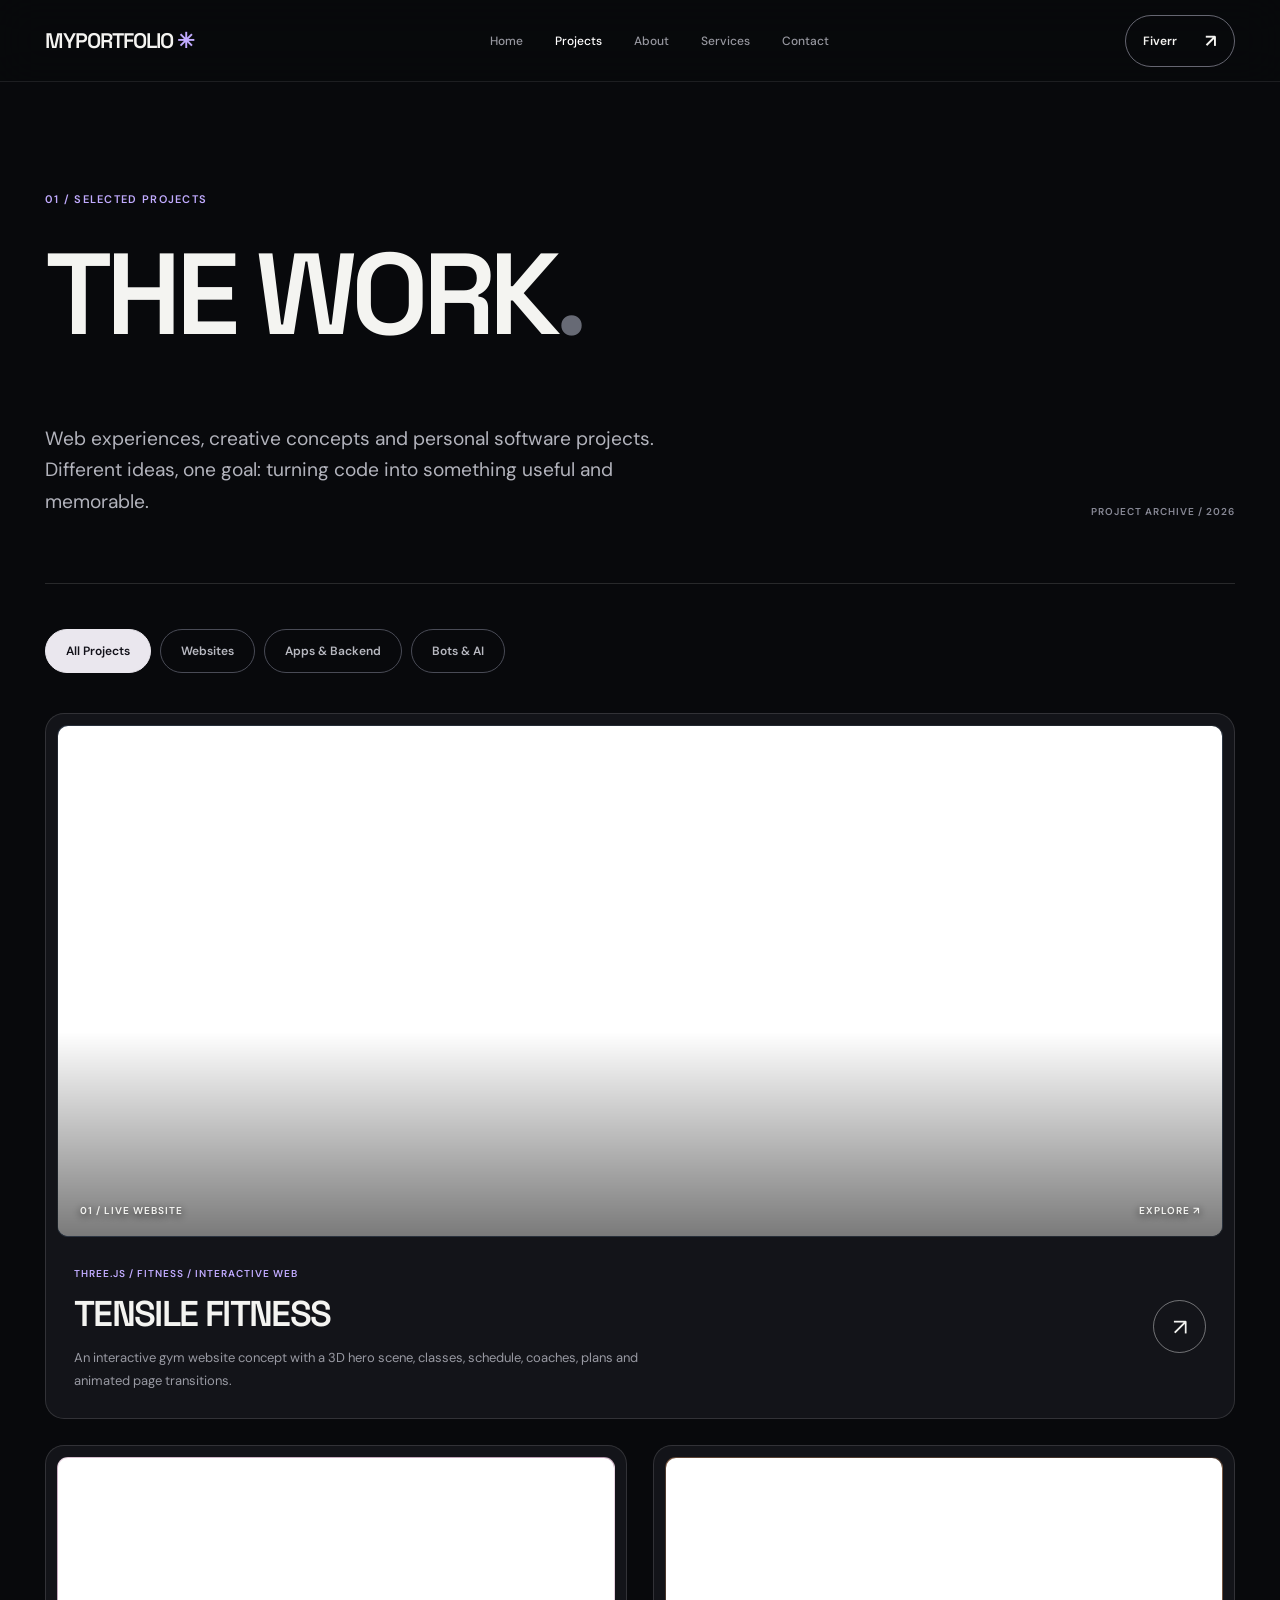
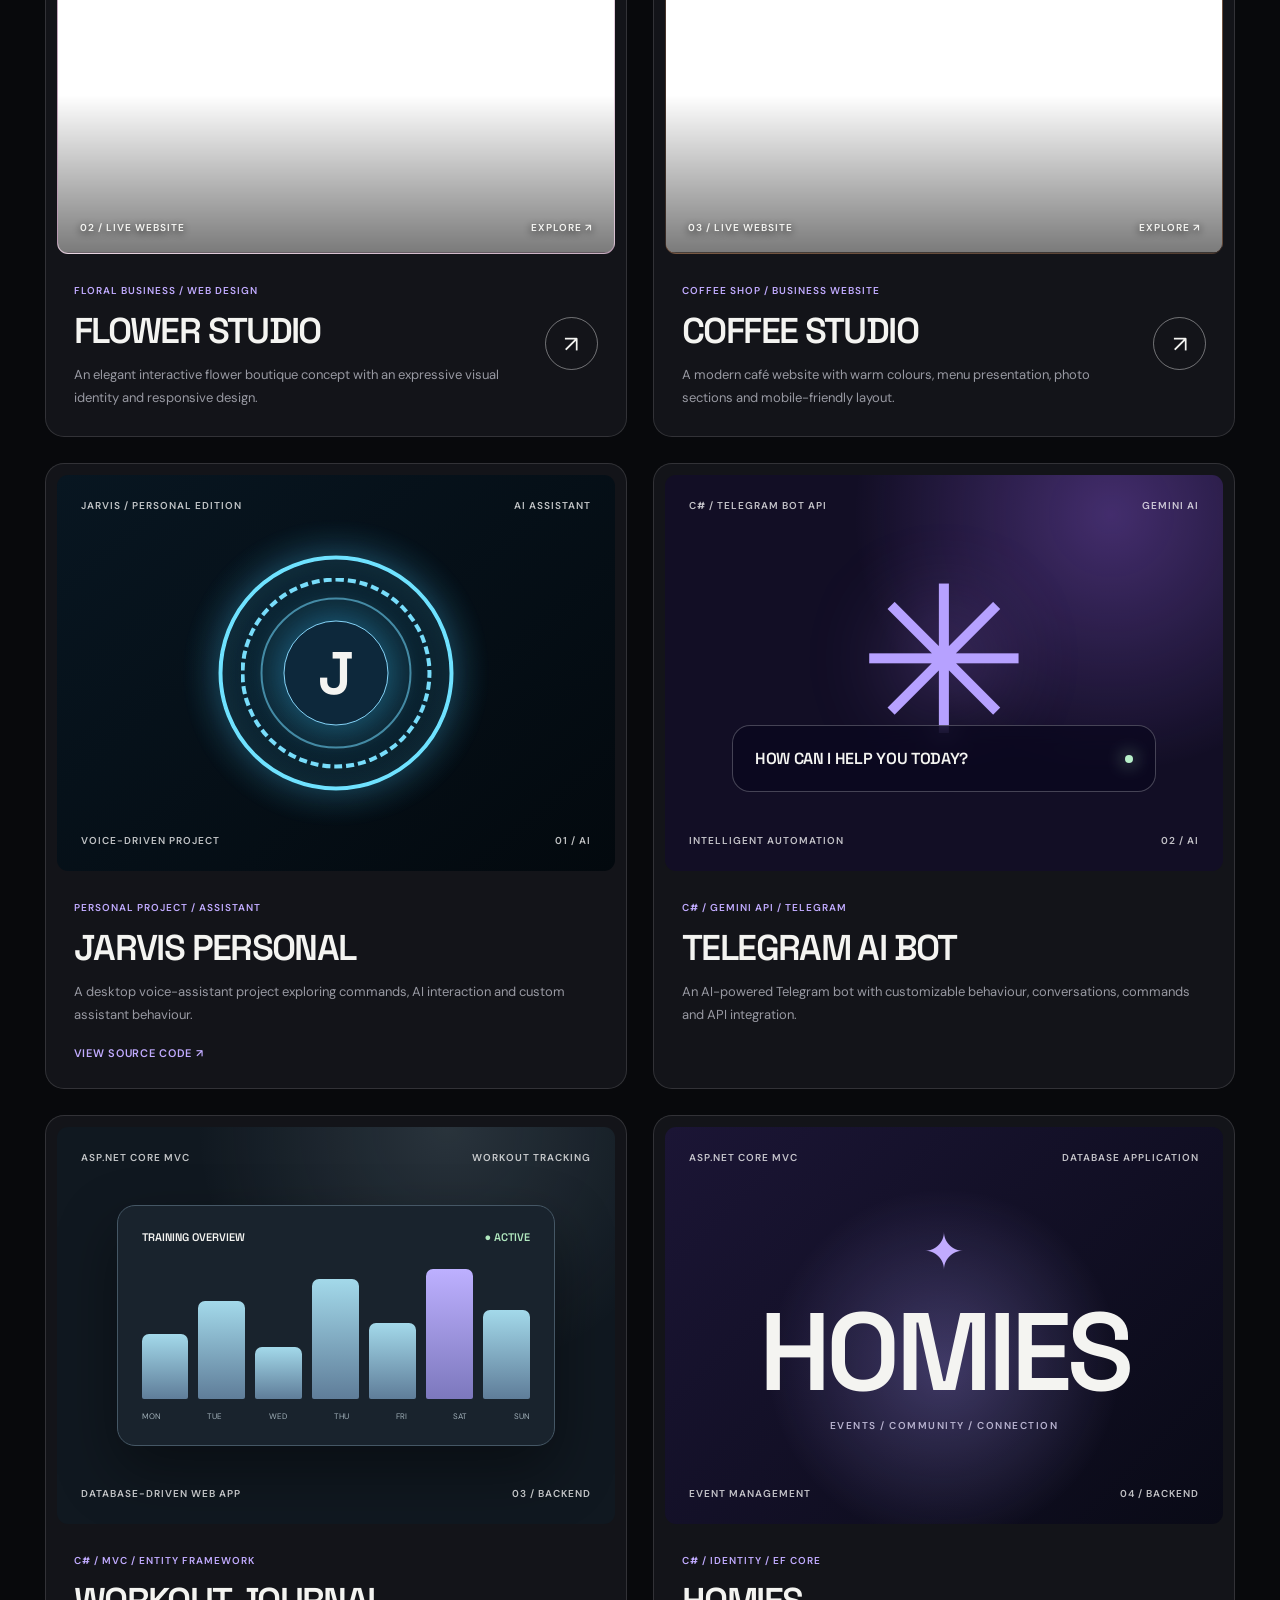
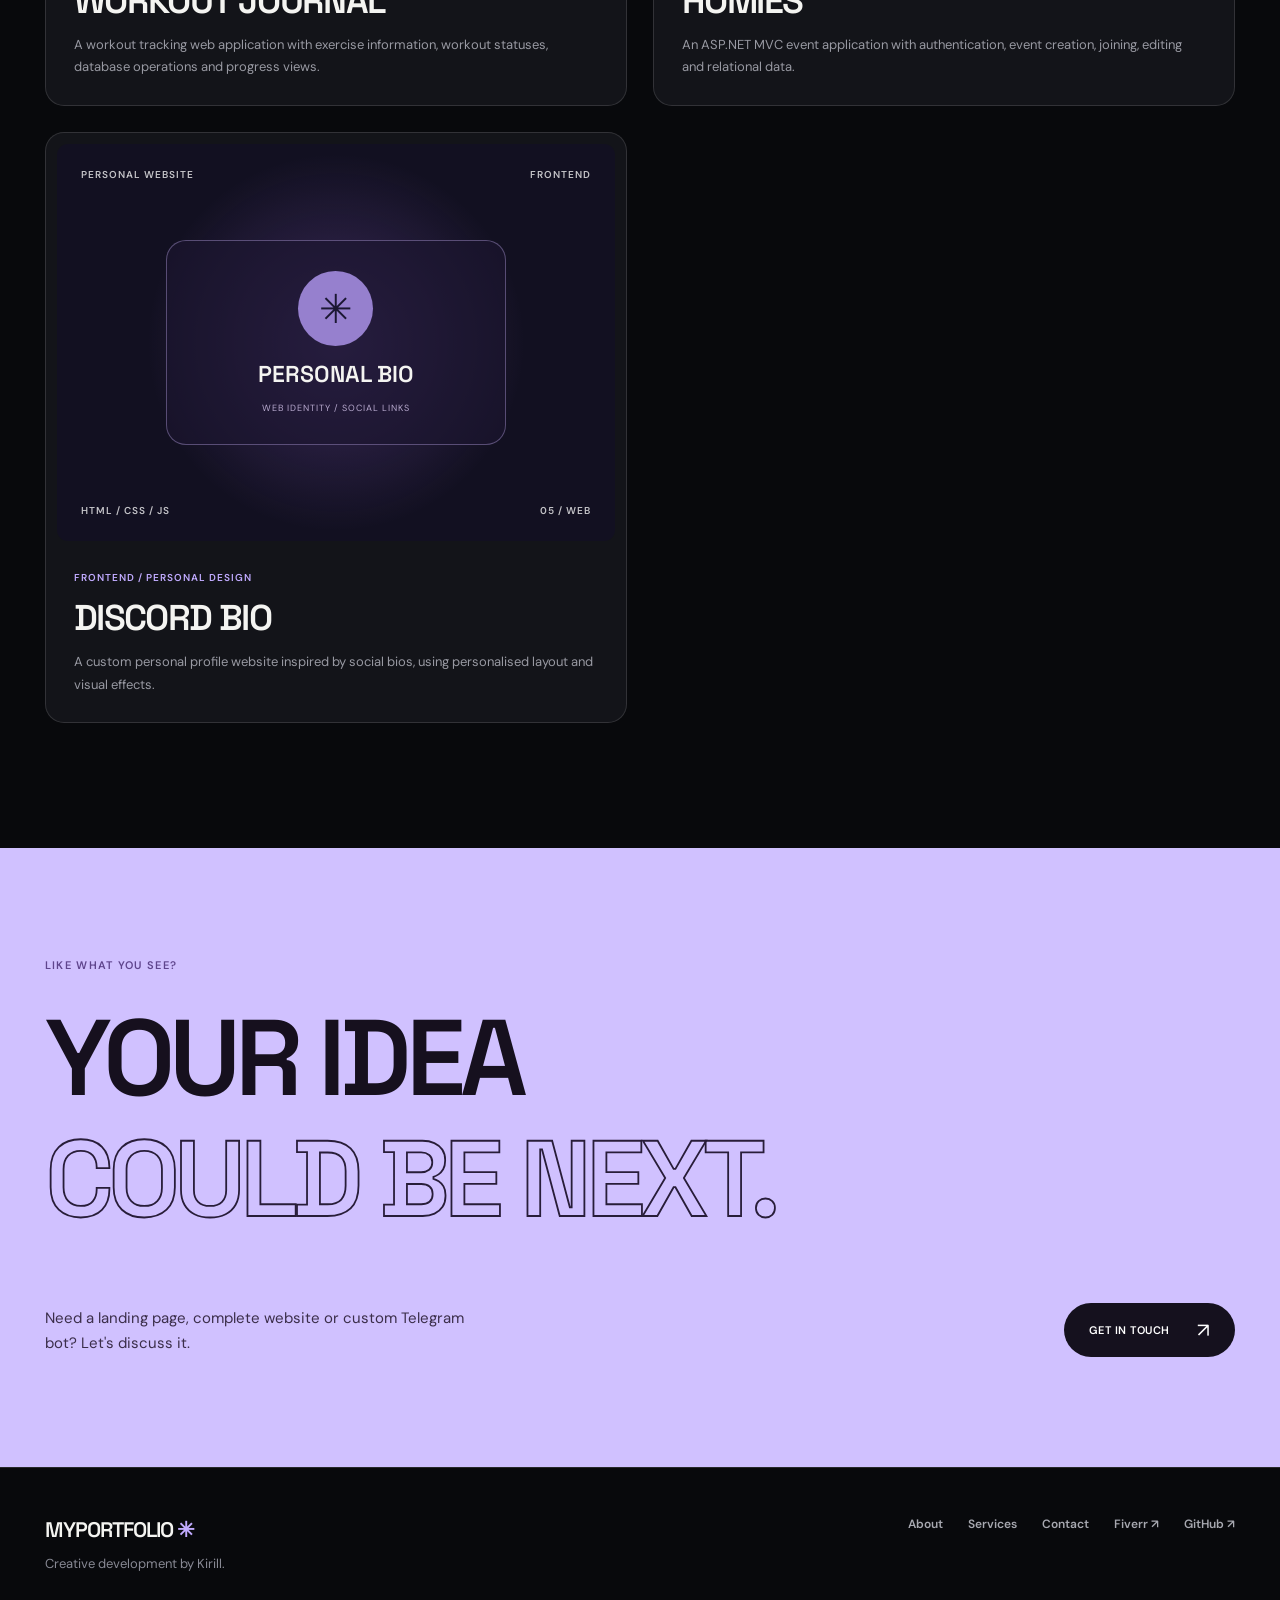
==== projects.html @ 1c8fc7c5 "Add files via upload" ====
<!DOCTYPE html>
<html lang="en">
<head>
    <meta charset="UTF-8">
    <meta name="viewport" content="width=device-width, initial-scale=1.0">
    <meta name="theme-color" content="#08090c">
    <title>Projects — MyPortfolio</title>
    <meta name="description" content="Websites, creative development, C#/.NET projects and AI applications by Kirill.">
    <link rel="preconnect" href="https://fonts.googleapis.com">
    <link rel="preconnect" href="https://fonts.gstatic.com" crossorigin>
    <link href="https://fonts.googleapis.com/css2?family=DM+Sans:wght@400;500;600;700;800&family=Space+Grotesk:wght@400;500;600;700&family=Syne:wght@500;600;700;800&display=swap" rel="stylesheet">
    <link rel="stylesheet" href="style.css">
    <script src="script.js" defer></script>
</head>
<body>
    <header class="site-header">
        <div class="nav-inner">
            <a href="index.html" class="logo">MYPORTFOLIO<span>✳</span></a>
            <nav class="site-nav" id="siteNav" aria-label="Main navigation">
                <a href="index.html">Home</a><a href="projects.html" class="active">Projects</a><a href="about.html">About</a><a href="services.html">Services</a><a href="contact.html">Contact</a>
            </nav>
            <div class="nav-actions">
                <a href="https://www.fiverr.com/sellers/itprogkk" class="nav-hire" target="_blank" rel="noopener noreferrer">Fiverr <span>↗</span></a>
                <button class="menu-toggle" type="button" aria-label="Open navigation" aria-controls="siteNav" aria-expanded="false"><span></span><span></span></button>
            </div>
        </div>
    </header>

    <main>
        <section class="page-hero site-container">
            <p class="eyebrow">01 / SELECTED PROJECTS</p>
            <h1 class="page-title">THE WORK<span class="dimmed">.</span></h1>
            <div class="page-intro">
                <p>Web experiences, creative concepts and personal software projects. Different ideas, one goal: turning code into something useful and memorable.</p>
                <span>PROJECT ARCHIVE / 2026</span>
            </div>
        </section>

        <section class="section site-container section-tight">
            <div class="filter-bar" aria-label="Filter projects">
                <button class="filter-btn active" type="button" data-filter="all">All Projects</button>
                <button class="filter-btn" type="button" data-filter="web">Websites</button>
                <button class="filter-btn" type="button" data-filter="apps">Apps & Backend</button>
                <button class="filter-btn" type="button" data-filter="ai">Bots & AI</button>
            </div>

            <div class="project-grid">
                <article class="project-card project-wide" data-category="web" id="tensile">
                    <a class="preview-link preview-tensile" href="https://tensilefitness.netlify.app" target="_blank" rel="noopener noreferrer" aria-label="Open TENSILE">
                        <div class="live-preview"><iframe src="https://tensilefitness.netlify.app" loading="lazy" tabindex="-1" title="TENSILE live website preview" scrolling="no"></iframe></div>
                        <div class="preview-overlay"><span>01 / LIVE WEBSITE</span><span>EXPLORE ↗</span></div>
                    </a>
                    <div class="project-details">
                        <div><span class="project-tag">THREE.JS / FITNESS / INTERACTIVE WEB</span><h3>TENSILE FITNESS</h3><p>An interactive gym website concept with a 3D hero scene, classes, schedule, coaches, plans and animated page transitions.</p></div>
                        <a class="round-arrow" href="https://tensilefitness.netlify.app" target="_blank" rel="noopener noreferrer" aria-label="Visit TENSILE">↗</a>
                    </div>
                </article>

                <article class="project-card" data-category="web" id="flowers">
                    <a class="preview-link preview-flower" href="https://interactiveflowershop.netlify.app" target="_blank" rel="noopener noreferrer" aria-label="Open Flower Studio">
                        <div class="live-preview"><iframe src="https://interactiveflowershop.netlify.app" loading="lazy" tabindex="-1" title="Flower Studio live website preview" scrolling="no"></iframe></div>
                        <div class="preview-overlay"><span>02 / LIVE WEBSITE</span><span>EXPLORE ↗</span></div>
                    </a>
                    <div class="project-details">
                        <div><span class="project-tag">FLORAL BUSINESS / WEB DESIGN</span><h3>FLOWER STUDIO</h3><p>An elegant interactive flower boutique concept with an expressive visual identity and responsive design.</p></div>
                        <a class="round-arrow" href="https://interactiveflowershop.netlify.app" target="_blank" rel="noopener noreferrer" aria-label="Visit Flower Studio">↗</a>
                    </div>
                </article>

                <article class="project-card" data-category="web" id="coffee">
                    <a class="preview-link preview-coffee" href="https://coffeesitedemo.netlify.app" target="_blank" rel="noopener noreferrer" aria-label="Open Coffee Studio">
                        <div class="live-preview"><iframe src="https://coffeesitedemo.netlify.app" loading="lazy" tabindex="-1" title="Coffee Studio live website preview" scrolling="no"></iframe></div>
                        <div class="preview-overlay"><span>03 / LIVE WEBSITE</span><span>EXPLORE ↗</span></div>
                    </a>
                    <div class="project-details">
                        <div><span class="project-tag">COFFEE SHOP / BUSINESS WEBSITE</span><h3>COFFEE STUDIO</h3><p>A modern café website with warm colours, menu presentation, photo sections and mobile-friendly layout.</p></div>
                        <a class="round-arrow" href="https://coffeesitedemo.netlify.app" target="_blank" rel="noopener noreferrer" aria-label="Visit Coffee Studio">↗</a>
                    </div>
                </article>

                <article class="project-card" data-category="ai apps" id="jarvis">
                    <div class="concept-preview concept-jarvis">
                        <div class="concept-top"><span>JARVIS / PERSONAL EDITION</span><span>AI ASSISTANT</span></div>
                        <div class="jarvis-ring"><div class="jarvis-ring-inner"><span>J</span></div></div>
                        <div class="concept-bottom"><span>VOICE-DRIVEN PROJECT</span><span>01 / AI</span></div>
                    </div>
                    <div class="project-details">
                        <div><span class="project-tag">PERSONAL PROJECT / ASSISTANT</span><h3>JARVIS PERSONAL</h3><p>A desktop voice-assistant project exploring commands, AI interaction and custom assistant behaviour.</p><a class="project-extra-link" href="https://github.com/FreelanceByKyryl/JARVIS-Personal-Edition" target="_blank" rel="noopener noreferrer">VIEW SOURCE CODE ↗</a></div>
                    </div>
                </article>

                <article class="project-card" data-category="ai apps" id="telegram">
                    <div class="concept-preview concept-telegram">
                        <div class="concept-top"><span>C# / TELEGRAM BOT API</span><span>GEMINI AI</span></div>
                        <div class="telegram-symbol">✳</div>
                        <div class="telegram-bubble">HOW CAN I HELP YOU TODAY?<span class="bubble-indicator"></span></div>
                        <div class="concept-bottom"><span>INTELLIGENT AUTOMATION</span><span>02 / AI</span></div>
                    </div>
                    <div class="project-details">
                        <div><span class="project-tag">C# / GEMINI API / TELEGRAM</span><h3>TELEGRAM AI BOT</h3><p>An AI-powered Telegram bot with customizable behaviour, conversations, commands and API integration.</p></div>
                    </div>
                </article>

                <article class="project-card" data-category="apps" id="workoutjournal">
                    <div class="concept-preview concept-workout">
                        <div class="concept-top"><span>ASP.NET CORE MVC</span><span>WORKOUT TRACKING</span></div>
                        <div class="dashboard-mini">
                            <div class="dashboard-heading">TRAINING OVERVIEW <span>● ACTIVE</span></div>
                            <div class="dashboard-bars"><i></i><i></i><i></i><i></i><i></i><i></i><i></i></div>
                            <div class="dashboard-dates"><span>MON</span><span>TUE</span><span>WED</span><span>THU</span><span>FRI</span><span>SAT</span><span>SUN</span></div>
                        </div>
                        <div class="concept-bottom"><span>DATABASE-DRIVEN WEB APP</span><span>03 / BACKEND</span></div>
                    </div>
                    <div class="project-details">
                        <div><span class="project-tag">C# / MVC / ENTITY FRAMEWORK</span><h3>WORKOUT JOURNAL</h3><p>A workout tracking web application with exercise information, workout statuses, database operations and progress views.</p></div>
                    </div>
                </article>

                <article class="project-card" data-category="apps" id="homies">
                    <div class="concept-preview concept-homies">
                        <div class="concept-top"><span>ASP.NET CORE MVC</span><span>DATABASE APPLICATION</span></div>
                        <div class="homies-display"><span class="homies-icon">✦</span><strong>HOMIES</strong><small>EVENTS / COMMUNITY / CONNECTION</small></div>
                        <div class="concept-bottom"><span>EVENT MANAGEMENT</span><span>04 / BACKEND</span></div>
                    </div>
                    <div class="project-details">
                        <div><span class="project-tag">C# / IDENTITY / EF CORE</span><h3>HOMIES</h3><p>An ASP.NET MVC event application with authentication, event creation, joining, editing and relational data.</p></div>
                    </div>
                </article>

                <article class="project-card" data-category="web" id="discord">
                    <div class="concept-preview concept-discord">
                        <div class="concept-top"><span>PERSONAL WEBSITE</span><span>FRONTEND</span></div>
                        <div class="bio-demo"><span class="bio-avatar">✳</span><strong>PERSONAL BIO</strong><small>WEB IDENTITY / SOCIAL LINKS</small></div>
                        <div class="concept-bottom"><span>HTML / CSS / JS</span><span>05 / WEB</span></div>
                    </div>
                    <div class="project-details">
                        <div><span class="project-tag">FRONTEND / PERSONAL DESIGN</span><h3>DISCORD BIO</h3><p>A custom personal profile website inspired by social bios, using personalised layout and visual effects.</p></div>
                    </div>
                </article>
            </div>
        </section>

        <section class="contact-banner">
            <div class="site-container">
                <p class="eyebrow">LIKE WHAT YOU SEE?</p>
                <h2>YOUR IDEA<br><span>COULD BE NEXT.</span></h2>
                <div class="banner-bottom"><p>Need a landing page, complete website or custom Telegram bot? Let's discuss it.</p><a class="btn btn-dark" href="contact.html">GET IN TOUCH <span>↗</span></a></div>
            </div>
        </section>
    </main>

    <footer class="site-footer"><div class="site-container footer-inner">
        <div><a href="index.html" class="logo">MYPORTFOLIO<span>✳</span></a><p>Creative development by Kirill.</p></div>
        <div class="footer-nav">
            <a href="about.html">About</a><a href="services.html">Services</a><a href="contact.html">Contact</a>
            <a href="https://www.fiverr.com/sellers/itprogkk" target="_blank" rel="noopener noreferrer">Fiverr ↗</a>
            <a href="https://github.com/FreelanceByKyryl" target="_blank" rel="noopener noreferrer">GitHub ↗</a>
        </div>
    </div></footer>
</body>
</html>
---- style.css ----
:root {
    color-scheme: dark;
    --bg: #08090c;
    --surface: #111216;
    --surface-alt: #17181e;
    --text: #f4f4f1;
    --muted: #92939c;
    --border: rgba(255,255,255,.13);
    --accent: #c1abff;
    --accent-blue: #9cd5e9;
    --display: "Space Grotesk", sans-serif;
    --body: "DM Sans", sans-serif;
}

* {
    margin: 0;
    padding: 0;
    box-sizing: border-box;
}

html {
    scroll-behavior: smooth;
    scroll-padding-top: 95px;
}

body {
    font-family: var(--body);
    background: var(--bg);
    color: var(--text);
    overflow-x: hidden;
    -webkit-font-smoothing: antialiased;
    text-rendering: optimizeLegibility;
}

body.menu-open {
    overflow: hidden;
}

a {
    color: inherit;
    text-decoration: none;
}

button,
input,
select,
textarea {
    font: inherit;
}

button {
    cursor: pointer;
}

a,
button {
    -webkit-tap-highlight-color: transparent;
}

a:focus-visible,
button:focus-visible,
input:focus-visible,
select:focus-visible,
textarea:focus-visible {
    outline: 2px solid var(--accent);
    outline-offset: 3px;
}

::selection {
    background: var(--accent);
    color: #08090c;
}

[hidden] {
    display: none !important;
}

.site-container {
    width: min(1560px, calc(100% - 7vw));
    margin-inline: auto;
}

.site-header {
    height: 82px;
    position: sticky;
    top: 0;
    z-index: 100;
    background: rgba(8,9,12,.89);
    border-bottom: 1px solid rgba(255,255,255,.09);
    backdrop-filter: blur(20px);
    -webkit-backdrop-filter: blur(20px);
}

.nav-inner {
    width: min(1660px, calc(100% - 7vw));
    height: 100%;
    margin: auto;
    display: flex;
    align-items: center;
    justify-content: space-between;
    gap: 25px;
}

.logo {
    white-space: nowrap;
    font: 600 clamp(18px,1.65vw,26px) var(--display);
    letter-spacing: -.045em;
}

.logo span {
    color: var(--accent);
    margin-left: 4px;
    display: inline-block;
    transition: transform .4s;
}

.logo:hover span {
    transform: rotate(90deg);
}

.site-nav {
    display: flex;
    align-items: center;
    gap: clamp(18px,2.5vw,43px);
}

.site-nav a {
    font-size: 12px;
    font-weight: 500;
    color: #96979f;
    transition: color .25s;
}

.site-nav a:hover,
.site-nav a.active {
    color: #fff;
}

.nav-actions {
    display: flex;
    align-items: center;
    gap: 14px;
}

.nav-hire {
    display: flex;
    justify-content: space-between;
    align-items: center;
    gap: 28px;
    padding: 13px 17px;
    border: 1px solid #656671;
    border-radius: 60px;
    font-size: 12px;
    font-weight: 600;
    transition: .25s;
}

.nav-hire span {
    font-size: 18px;
}

.nav-hire:hover {
    background: white;
    border-color: white;
    color: #08090c;
}

.menu-toggle {
    display: none;
    background: transparent;
    border: none;
    width: 40px;
    height: 40px;
    align-items: center;
    justify-content: center;
    flex-direction: column;
    gap: 7px;
}

.menu-toggle span {
    width: 24px;
    height: 2px;
    background: white;
    transition: transform .3s;
}

.hero {
    position: relative;
    overflow: hidden;
    background:
        radial-gradient(ellipse 37% 45% at 82% 45%,rgba(100,83,156,.12),transparent),
        #08090c;
}

.hero-grid-lines {
    position: absolute;
    inset: 0;
    opacity: .16;
    pointer-events: none;
    background-image:
        linear-gradient(rgba(255,255,255,.07) 1px,transparent 1px),
        linear-gradient(90deg,rgba(255,255,255,.07) 1px,transparent 1px);
    background-size: 90px 90px;
    mask-image: linear-gradient(180deg,transparent,black 20%,black 75%,transparent);
}

.hero-shell {
    display: grid;
    grid-template-columns: minmax(0,1fr) minmax(0,1.05fr);
    gap: clamp(40px,5vw,100px);
    align-items: center;
    min-height: min(820px,calc(100svh - 155px));
    padding-block: 88px 80px;
    position: relative;
    z-index: 1;
}

.hero-content {
    min-width: 0;
}

.hero-eyebrow {
    display: flex;
    align-items: center;
    gap: 11px;
    font-size: 10px;
    letter-spacing: 1.25px;
    font-weight: 600;
    color: #c4c3cb;
    margin-bottom: 25px;
}

.status-light {
    flex-shrink: 0;
    width: 8px;
    height: 8px;
    background: #a0e5bd;
    border-radius: 50%;
    box-shadow: 0 0 16px rgba(160,229,189,.65);
    animation: statusPulse 3s infinite;
}

@keyframes statusPulse {
    50% {
        box-shadow: 0 0 0 6px rgba(160,229,189,.09);
    }
}

.hero-title {
    font: 600 clamp(60px,6.8vw,112px)/1.08 var(--display);
    letter-spacing: -.045em;
    margin-bottom: 36px;
}

.hero-title span {
    display: inline-block;
    background: linear-gradient(115deg,#fcfcff,#b2b7c3 65%,#677789);
    color: transparent;
    -webkit-background-clip: text;
    background-clip: text;
}

.hero-subtitle {
    font: 600 clamp(24px,2.8vw,40px)/1.2 var(--display);
    letter-spacing: -.045em;
    margin-bottom: 24px;
}

.hero-subtitle em {
    color: var(--accent);
    font-style: normal;
}

.hero-description {
    color: #a2a3ad;
    line-height: 1.9;
    font-size: clamp(13px,1.05vw,16px);
    max-width: 520px;
    margin-bottom: 32px;
}

.button-group {
    display: flex;
    flex-wrap: wrap;
    gap: 10px;
}

.btn {
    display: inline-flex;
    min-height: 54px;
    padding: 0 24px;
    border-radius: 100px;
    align-items: center;
    justify-content: space-between;
    gap: 27px;
    font-size: 11px;
    letter-spacing: .5px;
    font-weight: 600;
    border: 1px solid transparent;
    transition: transform .3s,background .3s,color .3s,border-color .3s;
}

.btn span {
    font-size: 20px;
    font-weight: 400;
}

.btn:hover {
    transform: translateY(-4px);
}

.btn-white {
    background: #f2f2f0;
    color: #101013;
}

.btn-white:hover {
    background: var(--accent);
}

.btn-ghost {
    background: transparent;
    border-color: #595a64;
}

.btn-ghost:hover {
    background: rgba(255,255,255,.09);
    border-color: white;
}

.btn-dark {
    background: #15111e;
    color: white;
}

.btn-dark:hover {
    background: #342843;
}

.hero-meta {
    display: flex;
    gap: 25px;
    flex-wrap: wrap;
    margin-top: 65px;
}

.hero-meta span {
    color: #a4a4ad;
    font-size: 9px;
    font-weight: 600;
    letter-spacing: .6px;
    white-space: nowrap;
}

.hero-meta b {
    color: var(--accent);
    margin-right: 6px;
}

.hero-feature {
    position: relative;
    width: 100%;
    min-width: 0;
    background: #121318;
    padding: 10px;
    border: 1px solid rgba(255,255,255,.13);
    border-radius: 20px;
    box-shadow: 0 40px 110px rgba(0,0,0,.34);
}

.feature-browser {
    border-radius: 12px;
    overflow: hidden;
    border: 1px solid #353842;
}

.browser-bar {
    display: flex;
    align-items: center;
    gap: 20px;
    height: 42px;
    padding: 0 18px;
    background: #12151a;
    color: #999faa;
    font-size: 9px;
    font-weight: 600;
    letter-spacing: .8px;
}

.browser-dots {
    display: flex;
    gap: 6px;
}

.browser-dots i {
    width: 7px;
    height: 7px;
    display: block;
    border: 1px solid #8b919e;
    border-radius: 50%;
}

.browser-corner {
    margin-left: auto;
    font-size: 19px;
}

.shatter-scene {
    position: relative;
    height: clamp(430px,37vw,590px);
    overflow: hidden;
    isolation: isolate;
    background:
        radial-gradient(circle at 55% 48%,rgba(127,157,180,.3),transparent 39%),
        linear-gradient(135deg,#0c1219,#04070b 75%);
}

.shatter-scene::after {
    content: "";
    position: absolute;
    inset: 0;
    background: linear-gradient(180deg,transparent 42%,rgba(3,5,9,.88) 100%);
    pointer-events: none;
    z-index: 5;
}

.shatter-glow {
    position: absolute;
    width: 66%;
    height: 70%;
    left: 18%;
    top: 12%;
    border-radius: 50%;
    background: #7dabc9;
    opacity: .18;
    filter: blur(70px);
    animation: glowPulse 6s ease-in-out infinite;
}

@keyframes glowPulse {
    50% {
        transform: scale(1.3);
        opacity: .28;
    }
}

.shatter-orbit {
    position: absolute;
    width: 55%;
    aspect-ratio: 1;
    left: 22%;
    top: 17%;
    border: 26px solid rgba(181,203,219,.77);
    border-radius: 46% 54% 52% 48%;
    filter: drop-shadow(0 20px 16px rgba(0,0,0,.5));
    animation: orbitMove 18s linear infinite;
}

.orbit-one {
    transform: rotate(50deg) scaleX(.65);
}

.orbit-two {
    border-width: 11px;
    border-color: rgba(104,128,146,.76);
    animation-direction: reverse;
}

@keyframes orbitMove {
    to {
        rotate: 360deg;
    }
}

.shatter-core {
    position: absolute;
    width: 27%;
    aspect-ratio: 1;
    border-radius: 50%;
    top: 32%;
    left: 36%;
    background:
        radial-gradient(circle at 29% 21%,#d9e2eb,#748c9f 36%,#1c2937 77%,#060d17 100%);
    box-shadow: inset -20px -20px 40px rgba(0,0,0,.55),0 25px 60px #000;
    z-index: 2;
}

.glass-shard {
    position: absolute;
    border: 1px solid rgba(229,243,255,.44);
    background: linear-gradient(130deg,rgba(210,234,250,.34),rgba(70,110,140,.03) 48%,rgba(230,247,255,.18));
    box-shadow: inset 0 0 20px rgba(255,255,255,.07),0 15px 30px rgba(0,0,0,.23);
    backdrop-filter: blur(2px);
    z-index: 3;
    animation: shardsFloat 9s ease-in-out infinite;
}

.shard-one {
    width: 34%;
    height: 40%;
    left: -1%;
    top: 3%;
    clip-path: polygon(0 0,100% 0,85% 80%,40% 100%,0 60%);
    transform: rotate(-8deg);
}

.shard-two {
    width: 38%;
    height: 29%;
    right: -4%;
    top: 0;
    clip-path: polygon(0 0,100% 0,92% 100%,25% 75%);
    transform: rotate(12deg);
    animation-delay: -2s;
}

.shard-three {
    width: 27%;
    height: 38%;
    right: 3%;
    top: 32%;
    clip-path: polygon(30% 0,100% 20%,85% 100%,0 70%);
    transform: rotate(9deg);
    animation-delay: -4s;
}

.shard-four {
    width: 31%;
    height: 33%;
    bottom: -8%;
    left: 10%;
    clip-path: polygon(0 20%,100% 0,80% 100%,0 90%);
    transform: rotate(17deg);
}

.shard-five {
    width: 25%;
    height: 30%;
    bottom: -5%;
    right: 19%;
    clip-path: polygon(40% 0,100% 50%,60% 100%,0 75%);
    transform: rotate(-20deg);
    animation-delay: -3s;
}

.shard-six {
    width: 18%;
    height: 20%;
    left: 4%;
    top: 44%;
    clip-path: polygon(0 0,100% 30%,75% 100%,12% 85%);
    transform: rotate(-25deg);
}

.shard-seven {
    width: 20%;
    height: 25%;
    left: 42%;
    top: 0;
    clip-path: polygon(0 20%,95% 0,100% 85%,25% 100%);
    transform: rotate(27deg);
    animation-delay: -5s;
}

@keyframes shardsFloat {
    50% {
        translate: 0 -12px;
    }
}

.glass-cracks {
    position: absolute;
    width: 100%;
    height: 100%;
    inset: 0;
    z-index: 4;
    opacity: .55;
    pointer-events: none;
}

.shatter-copy {
    position: absolute;
    bottom: 35px;
    left: 6%;
    right: 6%;
    z-index: 6;
    display: flex;
    flex-direction: column;
}

.feature-overline {
    font-size: 10px;
    letter-spacing: 1.5px;
    color: #b9cad5;
    font-weight: 600;
    margin-bottom: 12px;
}

.shatter-copy strong {
    font: 600 clamp(43px,5.5vw,83px)/1.12 var(--display);
    letter-spacing: -.055em;
    text-shadow: 0 10px 38px #030507;
    max-width: 100%;
}

.shatter-copy small {
    font-size: 10px;
    letter-spacing: 1.7px;
    font-weight: 600;
    margin-top: 17px;
    color: #a5b7c7;
}

.feature-bottom {
    display: flex;
    justify-content: space-between;
    align-items: center;
    gap: 20px;
    padding: 24px 16px 16px;
}

.feature-bottom span,
.project-tag {
    color: var(--accent);
    font-size: 10px;
    font-weight: 600;
    letter-spacing: 1px;
}

.feature-bottom h3 {
    font: 600 clamp(18px,1.7vw,26px) var(--display);
    margin-top: 8px;
    letter-spacing: -.04em;
    line-height: 1.25;
}

.round-arrow {
    width: 53px;
    height: 53px;
    border-radius: 50%;
    border: 1px solid rgba(255,255,255,.4);
    flex-shrink: 0;
    display: grid;
    place-items: center;
    font-size: 23px;
    transition: .3s;
}

.round-arrow:hover {
    color: #101013;
    background: var(--accent);
    border-color: var(--accent);
    transform: rotate(45deg);
}

.hero-bottom-line {
    position: relative;
    border-top: 1px solid var(--border);
    padding: 24px 0;
    display: flex;
    justify-content: space-between;
    gap: 20px;
    font-size: 10px;
    letter-spacing: 1px;
    font-weight: 600;
    color: #9b9ca5;
}

.marquee {
    overflow: hidden;
    background: #d0c0ff;
    color: #13101a;
    padding: 17px 0;
}

.marquee-track {
    display: flex;
    white-space: nowrap;
    width: max-content;
    animation: marquee 35s linear infinite;
}

.marquee-track span {
    font: 600 16px var(--display);
    letter-spacing: 1.5px;
    padding-right: 25px;
}

@keyframes marquee {
    to {
        transform: translateX(-50%);
    }
}

.section {
    padding-block: 125px;
}

.section-tight {
    padding-top: 45px;
}

.section-heading {
    display: flex;
    justify-content: space-between;
    align-items: end;
    gap: 30px;
    margin-bottom: 65px;
}

.eyebrow {
    font-size: 11px;
    font-weight: 600;
    letter-spacing: 1.3px;
    color: var(--accent);
    margin-bottom: 22px;
}

.display-title {
    font: 600 clamp(52px,7.2vw,108px)/1.1 var(--display);
    letter-spacing: -.045em;
}

.dimmed {
    color: #676a75;
}

.text-arrow {
    display: inline-block;
    padding-bottom: 9px;
    border-bottom: 1px solid #777681;
    white-space: nowrap;
    font-size: 11px;
    font-weight: 600;
    letter-spacing: .7px;
    transition: .3s;
}

.text-arrow:hover {
    color: var(--accent);
    border-color: var(--accent);
}

.project-grid {
    display: grid;
    grid-template-columns: repeat(2,minmax(0,1fr));
    gap: 26px;
}

.project-card {
    min-width: 0;
    border: 1px solid var(--border);
    background: #131419;
    border-radius: 19px;
    padding: 11px;
    overflow: hidden;
    transition: border-color .3s,transform .3s;
}

.project-card:hover {
    border-color: rgba(193,171,255,.55);
    transform: translateY(-5px);
}

.project-wide {
    grid-column: 1 / -1;
}

.preview-link {
    display: block;
    position: relative;
    height: clamp(300px,31vw,490px);
    border-radius: 11px;
    overflow: hidden;
    isolation: isolate;
    border: 1px solid rgba(255,255,255,.09);
}

.project-wide .preview-link {
    height: clamp(385px,40vw,600px);
}

.preview-tensile {
    background: linear-gradient(130deg,#182230,#080d14);
}

.preview-flower {
    background: linear-gradient(130deg,#e7d3e0,#af8da6);
}

.preview-coffee {
    background: linear-gradient(130deg,#6d4931,#23150f);
}

.live-preview {
    width: 100%;
    height: 100%;
    overflow: hidden;
    position: relative;
}

.live-preview iframe {
    position: absolute;
    top: 0;
    left: 0;
    width: 125%;
    height: 125%;
    border: 0;
    display: block;
    pointer-events: none;
    transform: scale(.8);
    transform-origin: top left;
    background: transparent;
}

.preview-link::after {
    content: "";
    position: absolute;
    inset: 0;
    background: linear-gradient(180deg,transparent 60%,rgba(0,0,0,.52));
    z-index: 1;
    pointer-events: none;
}

.preview-overlay {
    position: absolute;
    z-index: 2;
    bottom: 19px;
    left: 22px;
    right: 22px;
    display: flex;
    justify-content: space-between;
    gap: 15px;
    align-items: center;
    font-size: 10px;
    font-weight: 600;
    letter-spacing: 1px;
    text-shadow: 0 2px 9px #000;
}

.project-details {
    display: flex;
    align-items: center;
    justify-content: space-between;
    gap: 25px;
    padding: 24px 17px 15px;
}

.project-details h3 {
    margin-top: 10px;
    font: 600 clamp(24px,2.8vw,38px)/1.2 var(--display);
    letter-spacing: -.045em;
}

.project-details p {
    color: #9899a2;
    line-height: 1.75;
    font-size: 13px;
    margin-top: 12px;
    max-width: 600px;
}

.project-extra-link,
.experience-link {
    display: inline-block;
    color: var(--accent);
    font-size: 11px;
    letter-spacing: .7px;
    font-weight: 600;
    margin-top: 19px;
}

.project-extra-link:hover,
.experience-link:hover {
    text-decoration: underline;
}

.about-preview {
    background: #15161b;
    border-top: 1px solid var(--border);
    border-bottom: 1px solid var(--border);
}

.about-preview-grid,
.process-section,
.about-approach {
    display: grid;
    grid-template-columns: 1fr 1fr;
    gap: 8%;
}

.about-preview-text {
    padding-top: 30px;
}

.big-paragraph {
    font: 500 clamp(26px,3.2vw,44px)/1.35 var(--display);
    letter-spacing: -.04em;
    margin-bottom: 28px;
}

.big-paragraph span {
    color: var(--accent);
}

.about-preview-text > p:nth-child(2) {
    max-width: 560px;
    font-size: 15px;
    color: #a9aab3;
    line-height: 1.9;
    margin-bottom: 30px;
}

.tech-strip {
    display: flex;
    justify-content: space-between;
    flex-wrap: wrap;
    gap: 15px 25px;
    border-top: 1px solid var(--border);
    margin-top: 90px;
    padding-top: 28px;
}

.tech-strip span {
    font-size: 11px;
    font-weight: 600;
    letter-spacing: .8px;
    color: #b2b2bc;
}

.service-list,
.services-catalog,
.experience-list {
    border-top: 1px solid var(--border);
}

.service-line {
    display: grid;
    grid-template-columns: 65px minmax(0,1fr) 210px 35px;
    align-items: center;
    gap: 20px;
    border-bottom: 1px solid var(--border);
    padding: 35px 10px;
    transition: background .3s,padding .3s;
}

.service-line:hover {
    background: rgba(193,171,255,.055);
    padding-left: 20px;
}

.service-line > span {
    font-size: 11px;
    color: var(--accent);
    font-weight: 600;
}

.service-line strong {
    font: 600 clamp(24px,3.1vw,46px)/1.2 var(--display);
    letter-spacing: -.045em;
}

.service-line small {
    color: #92939b;
    font-size: 10px;
    letter-spacing: .6px;
    font-weight: 600;
}

.service-line b {
    font-weight: 400;
    font-size: 28px;
    color: var(--accent);
}

.contact-banner {
    background: #d0c1ff;
    color: #16101e;
    padding: 110px 0;
    overflow: hidden;
}

.contact-banner .eyebrow {
    color: #5f458d;
}

.contact-banner h2 {
    font: 600 clamp(58px,8.4vw,125px)/1.12 var(--display);
    letter-spacing: -.055em;
}

.contact-banner h2 span {
    color: transparent;
    -webkit-text-stroke: 1.8px #281d39;
}

.banner-bottom {
    margin-top: 60px;
    display: flex;
    justify-content: space-between;
    align-items: end;
    gap: 35px;
}

.banner-bottom p {
    max-width: 440px;
    line-height: 1.7;
    font-size: 15px;
    color: #3b2e4a;
}

.site-footer {
    padding: 48px 0 60px;
    border-top: 1px solid var(--border);
}

.footer-inner {
    display: flex;
    justify-content: space-between;
    align-items: start;
    gap: 45px;
}

.footer-inner p {
    font-size: 13px;
    margin-top: 12px;
    color: #888994;
}

.footer-nav {
    display: flex;
    gap: 25px;
    flex-wrap: wrap;
}

.footer-nav a {
    font-size: 12px;
    font-weight: 600;
    color: #a7a8b0;
    transition: color .3s;
}

.footer-nav a:hover {
    color: var(--accent);
}

.page-hero {
    padding-top: 110px;
    padding-bottom: 65px;
    border-bottom: 1px solid var(--border);
}

.page-title {
    font: 600 clamp(63px,9vw,138px)/1.1 var(--display);
    letter-spacing: -.055em;
}

.page-intro {
    display: flex;
    justify-content: space-between;
    align-items: end;
    gap: 40px;
    margin-top: 60px;
}

.page-intro p {
    color: #b2b3bc;
    font-size: clamp(16px,1.5vw,22px);
    line-height: 1.65;
    max-width: 640px;
}

.page-intro > span {
    color: #888996;
    font-size: 10px;
    font-weight: 600;
    letter-spacing: 1px;
    text-align: right;
}

.filter-bar {
    display: flex;
    gap: 9px;
    flex-wrap: wrap;
    margin-bottom: 40px;
}

.filter-btn {
    background: transparent;
    border: 1px solid #494b56;
    color: #b7b8c0;
    border-radius: 50px;
    padding: 13px 20px;
    font-size: 12px;
    font-weight: 600;
    transition: .3s;
}

.filter-btn:hover,
.filter-btn.active {
    background: #eae7ee;
    color: #13121a;
    border-color: #eae7ee;
}

.concept-preview {
    height: clamp(300px,31vw,490px);
    border-radius: 11px;
    position: relative;
    overflow: hidden;
    padding: 24px;
    display: flex;
    flex-direction: column;
    justify-content: space-between;
    isolation: isolate;
}

.concept-top,
.concept-bottom {
    width: 100%;
    display: flex;
    justify-content: space-between;
    gap: 15px;
    align-items: center;
    font-size: 10px;
    font-weight: 600;
    letter-spacing: 1px;
    color: rgba(255,255,255,.75);
    position: relative;
    z-index: 3;
}

.concept-jarvis {
    background:
        radial-gradient(circle at 50% 50%,rgba(65,192,246,.26),transparent 45%),
        linear-gradient(140deg,#081621,#03090e);
}

.jarvis-ring {
    position: absolute;
    width: 235px;
    aspect-ratio: 1;
    border: 4px solid #6fe2ff;
    border-radius: 50%;
    top: 50%;
    left: 50%;
    transform: translate(-50%,-50%);
    display: grid;
    place-items: center;
    box-shadow: 0 0 35px rgba(72,206,255,.3),inset 0 0 35px rgba(72,206,255,.15);
}

.jarvis-ring::before,
.jarvis-ring::after {
    content: "";
    position: absolute;
    inset: 18px;
    border-radius: 50%;
    border: 4px dashed #78ddfb;
    animation: circleSpin 22s linear infinite;
}

.jarvis-ring::after {
    inset: 38px;
    border: 2px solid rgba(115,220,255,.54);
    animation-direction: reverse;
}

.jarvis-ring-inner {
    width: 105px;
    height: 105px;
    border: 1px solid #85d4f8;
    border-radius: 50%;
    display: grid;
    place-items: center;
    background: #0d283b;
    box-shadow: 0 0 35px rgba(47,179,232,.4);
}

.jarvis-ring-inner span {
    font: 600 60px var(--display);
}

@keyframes circleSpin {
    to {
        rotate: 360deg;
    }
}

.concept-telegram {
    background:
        radial-gradient(circle at 80% 10%,rgba(167,108,255,.33),transparent 45%),
        #120e25;
}

.telegram-symbol {
    position: absolute;
    top: 14%;
    left: 50%;
    transform: translateX(-50%);
    font-size: clamp(125px,16vw,240px);
    color: #b6a1ff;
    text-shadow: 0 0 75px rgba(179,129,255,.38);
    animation: symbolFloat 6s ease-in-out infinite;
}

@keyframes symbolFloat {
    50% {
        translate: 0 -12px;
    }
}

.telegram-bubble {
    position: absolute;
    bottom: 20%;
    left: 12%;
    right: 12%;
    z-index: 2;
    padding: 22px;
    border: 1px solid rgba(255,255,255,.24);
    border-radius: 18px;
    background: rgba(10,8,30,.74);
    backdrop-filter: blur(12px);
    font: 600 16px var(--display);
    letter-spacing: -.02em;
    display: flex;
    justify-content: space-between;
    gap: 12px;
    align-items: center;
}

.bubble-indicator {
    width: 8px;
    height: 8px;
    border-radius: 50%;
    background: #b8f0ca;
    box-shadow: 0 0 18px #b8f0ca;
    flex-shrink: 0;
}

.concept-workout {
    background:
        radial-gradient(circle at 70% 0,rgba(182,205,219,.15),transparent 45%),
        #101820;
}

.dashboard-mini {
    position: relative;
    z-index: 2;
    background: #19232d;
    border: 1px solid #455765;
    border-radius: 18px;
    padding: 24px;
    width: 86%;
    margin: auto;
    box-shadow: 0 25px 60px rgba(0,0,0,.4);
}

.dashboard-heading {
    display: flex;
    justify-content: space-between;
    gap: 10px;
    font: 600 11px var(--display);
}

.dashboard-heading span {
    color: #b1e8bf;
    white-space: nowrap;
}

.dashboard-bars {
    display: flex;
    align-items: end;
    gap: 10px;
    height: 130px;
    margin-top: 25px;
}

.dashboard-bars i {
    display: block;
    flex: 1;
    height: 50%;
    background: linear-gradient(#a3d9ea,#5f7d99);
    border-radius: 7px 7px 2px 2px;
}

.dashboard-bars i:nth-child(2) {
    height: 75%;
}

.dashboard-bars i:nth-child(3) {
    height: 40%;
}

.dashboard-bars i:nth-child(4) {
    height: 92%;
}

.dashboard-bars i:nth-child(5) {
    height: 58%;
}

.dashboard-bars i:nth-child(6) {
    height: 100%;
    background: linear-gradient(#bdb0ff,#7c78bd);
}

.dashboard-bars i:nth-child(7) {
    height: 68%;
}

.dashboard-dates {
    display: flex;
    justify-content: space-between;
    margin-top: 12px;
    gap: 5px;
}

.dashboard-dates span {
    font-size: 8px;
    color: #a1b0b9;
}

.concept-homies {
    background:
        radial-gradient(circle at 50% 60%,rgba(172,156,255,.3),transparent 48%),
        linear-gradient(135deg,#1b1535,#090a16);
}

.homies-display {
    display: flex;
    flex-direction: column;
    align-items: center;
    gap: 12px;
}

.homies-icon {
    font-size: 50px;
    color: var(--accent);
}

.homies-display strong {
    font: 600 clamp(65px,9vw,110px)/1 var(--display);
    letter-spacing: -.045em;
}

.homies-display small {
    font-size: 10px;
    letter-spacing: 1.5px;
    font-weight: 600;
    color: #b7b2cf;
}

.concept-discord {
    background:
        radial-gradient(circle at 50% 50%,rgba(159,107,232,.29),transparent 55%),
        #121021;
}

.bio-demo {
    display: flex;
    flex-direction: column;
    align-items: center;
    gap: 13px;
    padding: 30px;
    border: 1px solid rgba(207,183,255,.35);
    border-radius: 20px;
    background: rgba(28,22,49,.65);
    width: min(80%,340px);
    margin: auto;
}

.bio-avatar {
    width: 75px;
    height: 75px;
    border-radius: 50%;
    background: #9680ce;
    color: #1b1733;
    display: grid;
    place-items: center;
    font-size: 40px;
}

.bio-demo strong {
    font: 600 23px var(--display);
    white-space: nowrap;
}

.bio-demo small {
    font-size: 9px;
    letter-spacing: 1px;
    color: #b8aacf;
    text-align: center;
}

.about-story {
    display: grid;
    grid-template-columns: .8fr 1.2fr;
    gap: 8%;
    align-items: center;
}

.about-art {
    aspect-ratio: .83;
    min-height: 500px;
    padding: 27px;
    border: 1px solid rgba(255,255,255,.18);
    border-radius: 20px;
    background:
        radial-gradient(circle at 47% 50%,rgba(168,137,255,.31),transparent 46%),
        linear-gradient(150deg,#1b1b2b,#0c0c13);
    display: flex;
    flex-direction: column;
    justify-content: space-between;
    overflow: hidden;
    position: relative;
}

.about-art-top,
.about-art-bottom {
    display: flex;
    justify-content: space-between;
    gap: 12px;
    font-size: 10px;
    font-weight: 600;
    letter-spacing: 1px;
    color: #bebdcf;
}

.about-art-top span:last-child {
    font-size: 20px;
    color: var(--accent);
}

.about-letter {
    text-align: center;
    font: 600 clamp(200px,27vw,435px)/.8 var(--display);
    letter-spacing: -.045em;
    background: linear-gradient(140deg,#fff,#a99ccb 55%,#393d50);
    -webkit-background-clip: text;
    background-clip: text;
    color: transparent;
    transform: translateX(-5%);
    text-shadow: 0 25px 50px rgba(155,133,221,.08);
}

.about-story-content h2 {
    font: 600 clamp(42px,5.3vw,76px)/1.15 var(--display);
    letter-spacing: -.045em;
    margin-bottom: 30px;
}

.about-story-content h2 span {
    color: var(--accent);
}

.about-story-content .large-copy {
    font: 500 clamp(22px,2.4vw,33px)/1.4 var(--display);
    letter-spacing: -.04em;
    color: #e7e6ec;
    margin-bottom: 27px;
}

.large-copy strong {
    color: var(--accent);
    font-weight: 600;
}

.about-story-content > p:not(.eyebrow):not(.large-copy) {
    color: #a3a4ad;
    font-size: 15px;
    line-height: 1.9;
    margin-bottom: 19px;
}

.about-buttons {
    margin-top: 32px;
}

.experience-item {
    display: grid;
    grid-template-columns: 95px minmax(0,1fr);
    gap: 30px;
    padding: 38px 10px;
    border-bottom: 1px solid var(--border);
}

.experience-number {
    color: var(--accent);
    font-weight: 600;
    font-size: 13px;
}

.experience-item h3 {
    font: 600 clamp(25px,3.3vw,43px)/1.15 var(--display);
    letter-spacing: -.045em;
    margin-bottom: 16px;
}

.experience-item p {
    line-height: 1.85;
    color: #a1a2ad;
    max-width: 900px;
    font-size: 15px;
}

.tag-row {
    display: flex;
    flex-wrap: wrap;
    gap: 8px;
    margin-top: 18px;
}

.tag-row span {
    font-size: 10px;
    font-weight: 600;
    letter-spacing: .5px;
    color: #b6b5c0;
    border: 1px solid #454651;
    border-radius: 40px;
    padding: 8px 13px;
}

.about-skills {
    background: #14151a;
}

.skills-grid {
    display: grid;
    grid-template-columns: repeat(4,minmax(0,1fr));
    gap: 17px;
}

.skill-card {
    min-width: 0;
    background: #1a1b21;
    border: 1px solid var(--border);
    padding: 30px;
    border-radius: 17px;
}

.skill-card > span {
    color: var(--accent);
    font-size: 11px;
    font-weight: 600;
}

.skill-card h3 {
    font: 600 28px var(--display);
    letter-spacing: -.045em;
    margin: 30px 0 15px;
}

.skill-card p {
    color: #a6a7b0;
    line-height: 1.8;
    font-size: 13px;
}

.approach-list > div {
    padding: 20px 0 25px;
    border-bottom: 1px solid var(--border);
}

.approach-list > div > span {
    color: var(--accent);
    font-weight: 600;
    font-size: 11px;
}

.approach-list h3 {
    margin: 10px 0;
    font: 600 27px var(--display);
    letter-spacing: -.045em;
}

.approach-list p {
    color: #9e9fa7;
    line-height: 1.7;
    font-size: 14px;
}

.service-catalog-item {
    display: grid;
    grid-template-columns: 80px minmax(0,1fr) 100px;
    gap: 25px;
    padding: 48px 10px;
    border-bottom: 1px solid var(--border);
    scroll-margin-top: 110px;
}

.catalog-number {
    font-size: 12px;
    color: var(--accent);
    font-weight: 600;
}

.catalog-content h2 {
    font: 600 clamp(30px,4vw,56px)/1.18 var(--display);
    letter-spacing: -.045em;
    margin-bottom: 22px;
}

.catalog-content p {
    color: #a5a6af;
    line-height: 1.9;
    font-size: 15px;
    max-width: 750px;
}

.catalog-content .text-arrow {
    margin-top: 25px;
}

.catalog-symbol {
    font-size: 65px;
    color: #656571;
    text-align: right;
}

.process-steps {
    display: grid;
    grid-template-columns: repeat(3,minmax(0,1fr));
    gap: 15px;
}

.process-steps article {
    background: #15161c;
    border: 1px solid var(--border);
    border-radius: 15px;
    padding: 23px;
}

.process-steps article span {
    color: var(--accent);
    font-size: 12px;
    font-weight: 600;
}

.process-steps h3 {
    font: 600 21px var(--display);
    margin: 25px 0 10px;
}

.process-steps p {
    color: #a6a7b0;
    line-height: 1.7;
    font-size: 13px;
}

.contact-layout {
    display: grid;
    grid-template-columns: .85fr 1.15fr;
    gap: 7%;
    align-items: start;
}

.contact-info h2 {
    font: 600 clamp(38px,4.2vw,63px)/1.16 var(--display);
    letter-spacing: -.045em;
    margin-bottom: 27px;
}

.contact-info h2 span {
    color: var(--accent);
}

.contact-info > p:not(.eyebrow):not(.copy-status) {
    color: #a5a6af;
    line-height: 1.9;
    max-width: 500px;
    margin-bottom: 40px;
    font-size: 15px;
}

.contact-method {
    padding: 24px 0;
    border-bottom: 1px solid var(--border);
    display: flex;
    flex-direction: column;
    gap: 10px;
}

.contact-method span {
    color: var(--accent);
    font-size: 10px;
    font-weight: 600;
    letter-spacing: 1px;
}

.contact-method a {
    font: 600 clamp(15px,1.9vw,22px) var(--display);
    overflow-wrap: anywhere;
    transition: color .3s;
}

.contact-method a:hover {
    color: var(--accent);
}

.copy-email {
    margin-top: 30px;
    background: transparent;
    color: white;
    border: 1px solid #666776;
    padding: 14px 20px;
    border-radius: 30px;
    font-size: 11px;
    font-weight: 600;
    display: inline-flex;
    gap: 25px;
}

.copy-email:hover {
    border-color: var(--accent);
    color: var(--accent);
}

.copy-status,
.form-status {
    color: #b9e5c8;
    font-size: 12px;
    line-height: 1.6;
    min-height: 19px;
    margin-top: 12px;
}

.contact-form-panel {
    background: #14151a;
    border: 1px solid var(--border);
    border-radius: 20px;
    padding: clamp(24px,3.2vw,50px);
}

.form-heading {
    display: flex;
    justify-content: space-between;
    gap: 15px;
    font-size: 10px;
    font-weight: 600;
    color: var(--accent);
    letter-spacing: 1px;
    margin-bottom: 35px;
}

.form-heading span:last-child {
    font-size: 30px;
}

.contact-form-panel > h2 {
    font: 600 clamp(29px,3.5vw,48px)/1.17 var(--display);
    letter-spacing: -.045em;
    margin-bottom: 16px;
}

.contact-form-panel > p {
    color: #a1a1ab;
    line-height: 1.8;
    font-size: 14px;
    margin-bottom: 35px;
}

.contact-form {
    display: flex;
    flex-direction: column;
    gap: 23px;
}

.contact-form label {
    display: flex;
    flex-direction: column;
    gap: 11px;
    font-size: 10px;
    font-weight: 600;
    letter-spacing: .9px;
    color: #c7c7ce;
    min-width: 0;
}

.form-row {
    display: grid;
    grid-template-columns: repeat(2,minmax(0,1fr));
    gap: 17px;
}

.contact-form input,
.contact-form textarea,
.contact-form select {
    width: 100%;
    min-width: 0;
    border: 1px solid #494a56;
    background: #1d1e24;
    color: #f5f5f6;
    border-radius: 11px;
    padding: 16px 17px;
    font-size: 14px;
    font-weight: 500;
    letter-spacing: 0;
    outline: none;
    transition: border-color .25s,background .25s;
    color-scheme: dark;
}

.contact-form input::placeholder,
.contact-form textarea::placeholder {
    color: #848590;
}

.contact-form select {
    appearance: auto;
    -webkit-appearance: auto;
    cursor: pointer;
    background-color: #1d1e24;
}

.contact-form select option {
    background-color: #202127;
    color: #f4f4f6;
    font-weight: 500;
    padding: 10px;
}

.contact-form input:focus,
.contact-form textarea:focus,
.contact-form select:focus {
    border-color: var(--accent);
    background: #22232a;
}

.contact-form textarea {
    min-height: 160px;
    resize: vertical;
    line-height: 1.6;
}

.form-submit {
    width: 100%;
    margin-top: 4px;
    justify-content: space-between;
}

.form-note {
    font-size: 12px;
    color: #90909c;
    line-height: 1.7;
}

@media (max-width: 1250px) {
    .hero-shell {
        grid-template-columns: .9fr 1.1fr;
        gap: 35px;
    }

    .hero-title {
        font-size: clamp(64px,8vw,110px);
    }

    .hero-meta {
        gap: 14px;
    }

    .shatter-copy strong {
        font-size: clamp(43px,5.5vw,83px);
    }

    .skills-grid {
        grid-template-columns: repeat(2,minmax(0,1fr));
    }

    .process-section {
        grid-template-columns: 1fr;
        gap: 35px;
    }
}

@media (max-width: 980px) {
    .site-header {
        height: 72px;
    }

    .menu-toggle {
        display: flex;
    }

    .menu-toggle.active span:first-child {
        transform: translateY(4.5px) rotate(45deg);
    }

    .menu-toggle.active span:last-child {
        transform: translateY(-4.5px) rotate(-45deg);
    }

    .site-nav {
        position: absolute;
        left: 0;
        right: 0;
        top: 72px;
        display: none;
        flex-direction: column;
        align-items: stretch;
        gap: 0;
        padding: 17px 5vw 25px;
        border-bottom: 1px solid var(--border);
        background: #101116;
        box-shadow: 0 30px 60px rgba(0,0,0,.4);
    }

    .site-nav.open {
        display: flex;
    }

    .site-nav a {
        font: 600 25px var(--display);
        letter-spacing: -.04em;
        padding: 15px 0;
        border-bottom: 1px solid var(--border);
    }

    .hero-shell {
        grid-template-columns: 1fr;
        min-height: initial;
        gap: 70px;
        padding-block: 75px;
    }

    .hero-content {
        max-width: 740px;
    }

    .hero-title {
        font-size: clamp(70px,11vw,112px);
    }

    .hero-feature {
        max-width: 850px;
        margin: auto;
    }

    .shatter-scene {
        height: 550px;
    }

    .shatter-copy strong {
        font-size: clamp(65px,9vw,95px);
    }

    .about-preview-grid,
    .about-approach,
    .about-story {
        grid-template-columns: 1fr;
        gap: 45px;
    }

    .about-art {
        max-width: 580px;
        width: 100%;
        min-height: 520px;
        margin: auto;
    }

    .contact-layout {
        grid-template-columns: 1fr;
        gap: 70px;
    }

    .contact-info {
        max-width: 700px;
    }

    .page-hero {
        padding-top: 85px;
    }

    .page-title {
        font-size: clamp(65px,10vw,110px);
    }

    .section {
        padding-block: 95px;
    }

    .section-tight {
        padding-top: 40px;
    }

    .process-steps {
        grid-template-columns: repeat(3,minmax(0,1fr));
    }
}

@media (max-width: 680px) {
    html {
        scroll-padding-top: 80px;
    }

    .site-container,
    .nav-inner {
        width: calc(100% - 36px);
    }

    .logo {
        font-size: 17px;
    }

    .nav-hire {
        padding: 10px 13px;
        gap: 10px;
        font-size: 10px;
    }

    .nav-hire span {
        font-size: 14px;
    }

    .hero-shell {
        gap: 45px;
        padding-block: 50px 55px;
    }

    .hero-eyebrow {
        font-size: 9px;
        margin-bottom: 20px;
    }

    .hero-title {
        font-size: clamp(52px,12vw,76px);
        margin-bottom: 28px;
    }

    .hero-subtitle {
        font-size: clamp(24px,6vw,34px);
    }

    .hero-description {
        font-size: 13px;
        line-height: 1.8;
    }

    .button-group {
        display: grid;
        grid-template-columns: repeat(2,minmax(0,1fr));
        gap: 9px;
    }

    .btn {
        padding: 0 14px;
        gap: 8px;
        font-size: 9px;
        min-height: 50px;
    }

    .hero-meta {
        margin-top: 40px;
        gap: 13px;
    }

    .hero-meta span {
        font-size: 9px;
    }

    .hero-feature {
        padding: 7px;
        border-radius: 16px;
    }

    .shatter-scene {
        height: 380px;
    }

    .shatter-copy {
        bottom: 30px;
    }

    .shatter-copy strong {
        font-size: clamp(38px,10vw,62px);
    }

    .feature-overline,
    .shatter-copy small {
        font-size: 8px;
    }

    .browser-bar {
        height: 38px;
        padding: 0 12px;
        font-size: 8px;
    }

    .shatter-orbit {
        border-width: 14px;
    }

    .shatter-core {
        box-shadow: inset -10px -10px 30px rgba(0,0,0,.5),0 15px 40px black;
    }

    .feature-bottom {
        padding: 18px 9px 12px;
    }

    .feature-bottom h3 {
        font-size: 18px;
    }

    .hero-bottom-line {
        flex-direction: column;
        gap: 10px;
        font-size: 9px;
    }

    .marquee {
        padding: 13px 0;
    }

    .marquee-track span {
        font-size: 12px;
    }

    .section {
        padding-block: 75px;
    }

    .section-tight {
        padding-top: 35px;
    }

    .section-heading {
        display: block;
        margin-bottom: 38px;
    }

    .display-title {
        font-size: clamp(41px,10.5vw,70px);
        letter-spacing: -.045em;
    }

    .section-heading .text-arrow {
        margin-top: 22px;
    }

    .project-grid {
        grid-template-columns: 1fr;
        gap: 18px;
    }

    .project-wide {
        grid-column: auto;
    }

    .project-card {
        padding: 8px;
        border-radius: 15px;
    }

    .project-wide .preview-link,
    .preview-link,
    .concept-preview {
        height: 295px;
    }

    .project-details {
        padding: 20px 10px 13px;
        gap: 15px;
    }

    .project-details h3 {
        font-size: 27px;
    }

    .project-details p {
        font-size: 12px;
    }

    .project-tag {
        font-size: 9px;
    }

    .preview-overlay {
        left: 14px;
        right: 14px;
        bottom: 14px;
        font-size: 9px;
    }

    .round-arrow {
        width: 45px;
        height: 45px;
        font-size: 21px;
    }

    .big-paragraph {
        font-size: 29px;
    }

    .about-preview-text > p:nth-child(2) {
        font-size: 13px;
    }

    .tech-strip {
        margin-top: 55px;
        gap: 15px;
    }

    .tech-strip span {
        font-size: 9px;
    }

    .service-line {
        grid-template-columns: 32px minmax(0,1fr) 22px;
        gap: 8px;
        padding: 25px 4px;
    }

    .service-line strong {
        font-size: clamp(21px,6vw,34px);
    }

    .service-line small {
        display: none;
    }

    .service-line b {
        font-size: 22px;
    }

    .contact-banner {
        padding: 75px 0;
    }

    .contact-banner h2 {
        font-size: clamp(43px,10vw,75px);
    }

    .contact-banner h2 span {
        -webkit-text-stroke-width: 1px;
    }

    .banner-bottom {
        flex-direction: column;
        align-items: start;
        margin-top: 35px;
    }

    .banner-bottom p {
        font-size: 13px;
    }

    .footer-inner {
        flex-direction: column;
        gap: 30px;
    }

    .footer-nav {
        gap: 15px 24px;
    }

    .footer-nav a {
        font-size: 11px;
    }

    .page-hero {
        padding-top: 65px;
        padding-bottom: 45px;
    }

    .page-title {
        font-size: clamp(47px,11vw,77px);
    }

    .page-intro {
        flex-direction: column;
        align-items: flex-start;
        gap: 20px;
        margin-top: 37px;
    }

    .page-intro p {
        font-size: 14px;
    }

    .page-intro > span {
        text-align: left;
    }

    .filter-bar {
        gap: 7px;
        margin-bottom: 28px;
    }

    .filter-btn {
        padding: 10px 12px;
        font-size: 10px;
    }

    .concept-preview {
        padding: 17px;
    }

    .concept-top,
    .concept-bottom {
        font-size: 8px;
    }

    .jarvis-ring {
        width: 180px;
    }

    .jarvis-ring-inner {
        width: 80px;
        height: 80px;
    }

    .jarvis-ring-inner span {
        font-size: 47px;
    }

    .telegram-symbol {
        font-size: 130px;
    }

    .telegram-bubble {
        font-size: 12px;
        padding: 16px;
    }

    .dashboard-mini {
        width: 95%;
        padding: 15px;
    }

    .dashboard-heading {
        font-size: 9px;
    }

    .dashboard-bars {
        height: 110px;
    }

    .about-art {
        min-height: auto;
        aspect-ratio: .9;
        padding: 20px;
    }

    .about-letter {
        font-size: 60vw;
    }

    .about-art-top,
    .about-art-bottom {
        font-size: 8px;
    }

    .about-story-content h2 {
        font-size: 51px;
    }

    .about-story-content .large-copy {
        font-size: 23px;
    }

    .about-story-content > p:not(.eyebrow):not(.large-copy) {
        font-size: 13px;
    }

    .experience-item {
        grid-template-columns: 1fr;
        gap: 15px;
        padding: 30px 5px;
    }

    .experience-item h3 {
        font-size: 27px;
    }

    .experience-item p {
        font-size: 13px;
    }

    .skills-grid {
        grid-template-columns: 1fr;
    }

    .skill-card {
        padding: 24px;
    }

    .service-catalog-item {
        grid-template-columns: 1fr;
        gap: 12px;
        padding: 32px 3px;
    }

    .catalog-content h2 {
        font-size: 35px;
    }

    .catalog-content p {
        font-size: 13px;
    }

    .catalog-symbol {
        display: none;
    }

    .process-steps {
        grid-template-columns: 1fr;
    }

    .contact-info h2 {
        font-size: 50px;
    }

    .contact-info > p:not(.eyebrow):not(.copy-status) {
        font-size: 13px;
    }

    .contact-method a {
        font-size: 16px;
    }

    .contact-form-panel {
        padding: 23px 17px;
    }

    .contact-form-panel > h2 {
        font-size: 31px;
    }

    .contact-form-panel > p {
        font-size: 12px;
    }

    .form-row {
        grid-template-columns: 1fr;
    }
}

@media (max-width: 370px) {
    .logo {
        font-size: 15px;
    }

    .nav-hire {
        gap: 5px;
        padding: 9px;
    }

    .hero-title {
        font-size: 12vw;
    }

    .hero-meta {
        flex-direction: column;
    }

    .button-group {
        grid-template-columns: 1fr;
    }

    .shatter-scene {
        height: 330px;
    }

    .shatter-copy strong {
        font-size: 42px;
    }

    .display-title {
        font-size: 12vw;
    }
}

@media (prefers-reduced-motion: reduce) {
    *,
    *::before,
    *::after {
        animation-duration: .01ms !important;
        animation-iteration-count: 1 !important;
        scroll-behavior: auto !important;
        transition-duration: .01ms !important;
    }
}

.hero-title,
.hero-subtitle,
.display-title,
.page-title,
.contact-banner h2,
.shatter-copy strong {
    padding-block: .035em;
    overflow-wrap: anywhere;
}

.shatter-copy {
    left: 6%;
    right: 6%;
    min-width: 0;
}

.shatter-copy strong {
    max-width: 100%;
}

@media (max-width: 680px) {
    .hero-title {
        font-size: clamp(52px,12vw,76px);
        line-height: 1.12;
    }

    .shatter-copy strong {
        font-size: clamp(38px,10vw,62px);
        line-height: 1.16;
    }

    .page-title {
        font-size: clamp(47px,11vw,77px);
        line-height: 1.12;
    }

    .contact-banner h2 {
        font-size: clamp(43px,10vw,75px);
        line-height: 1.13;
    }
}
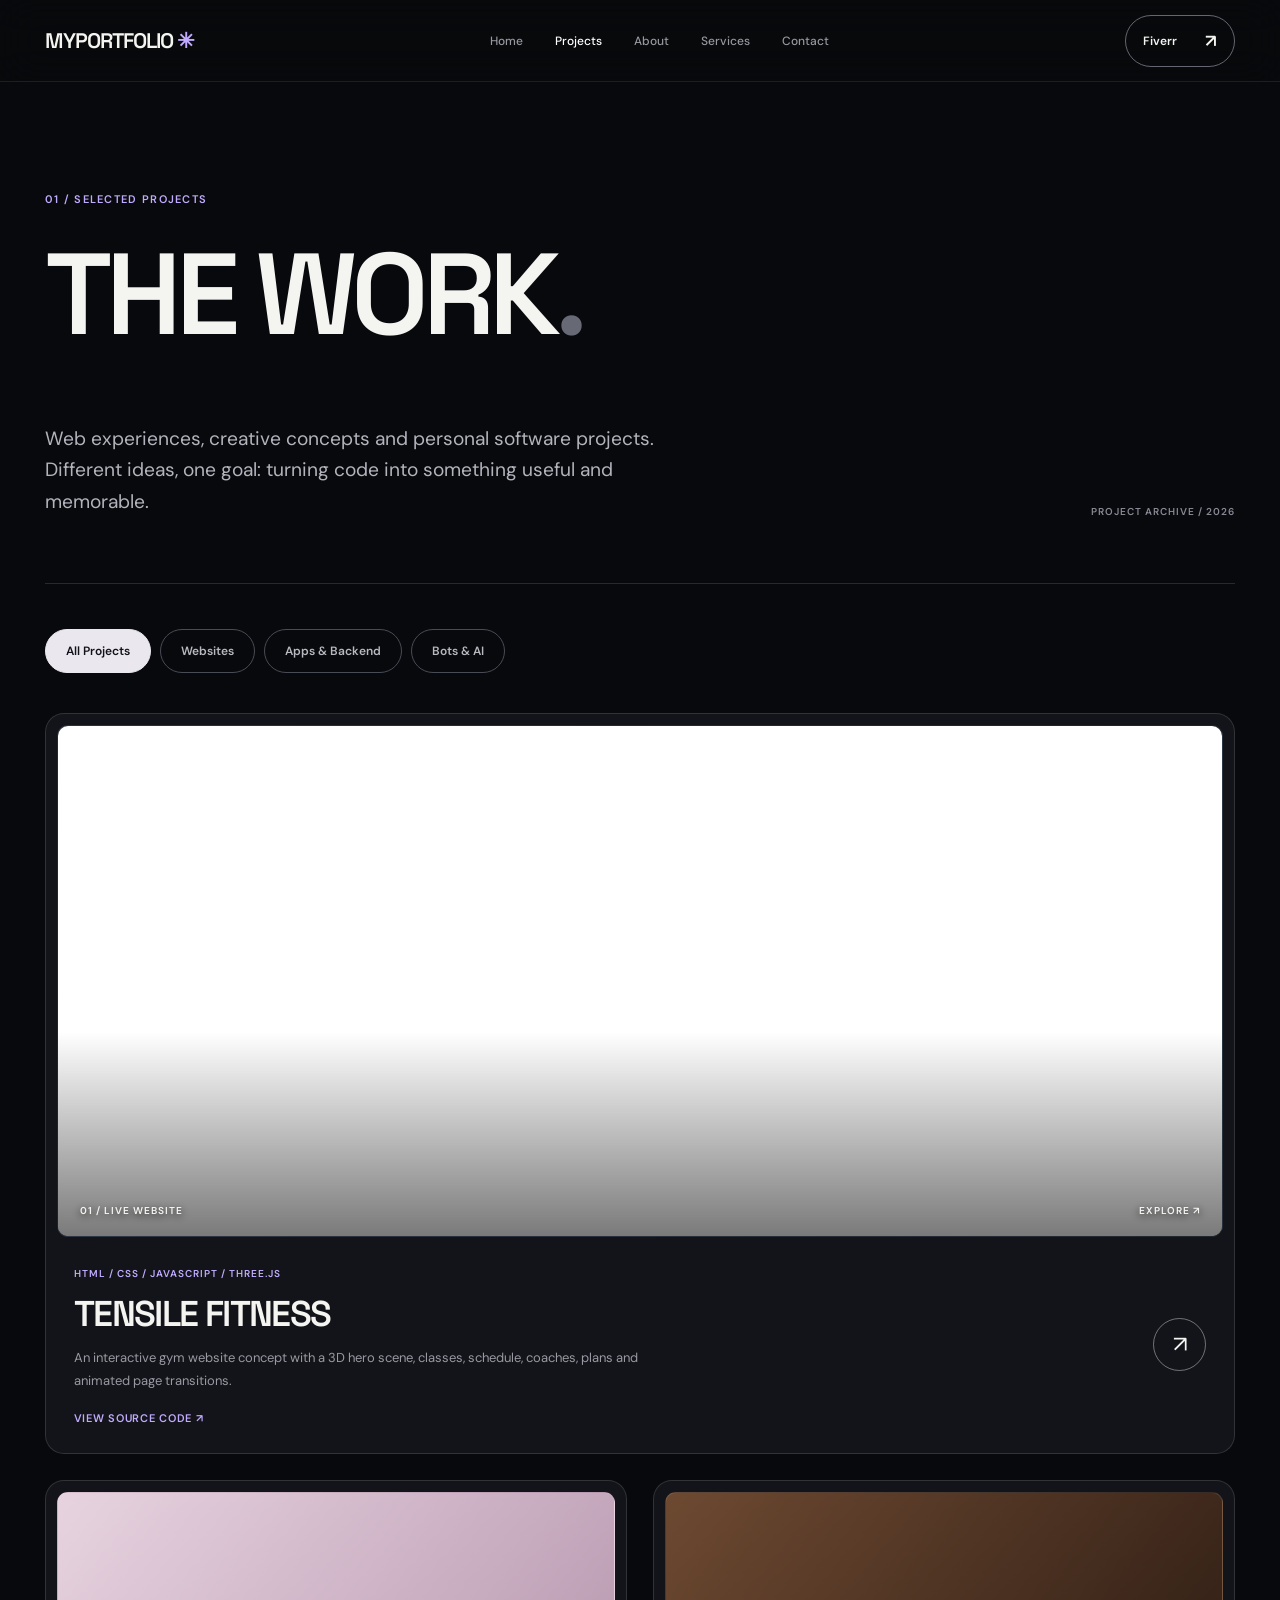
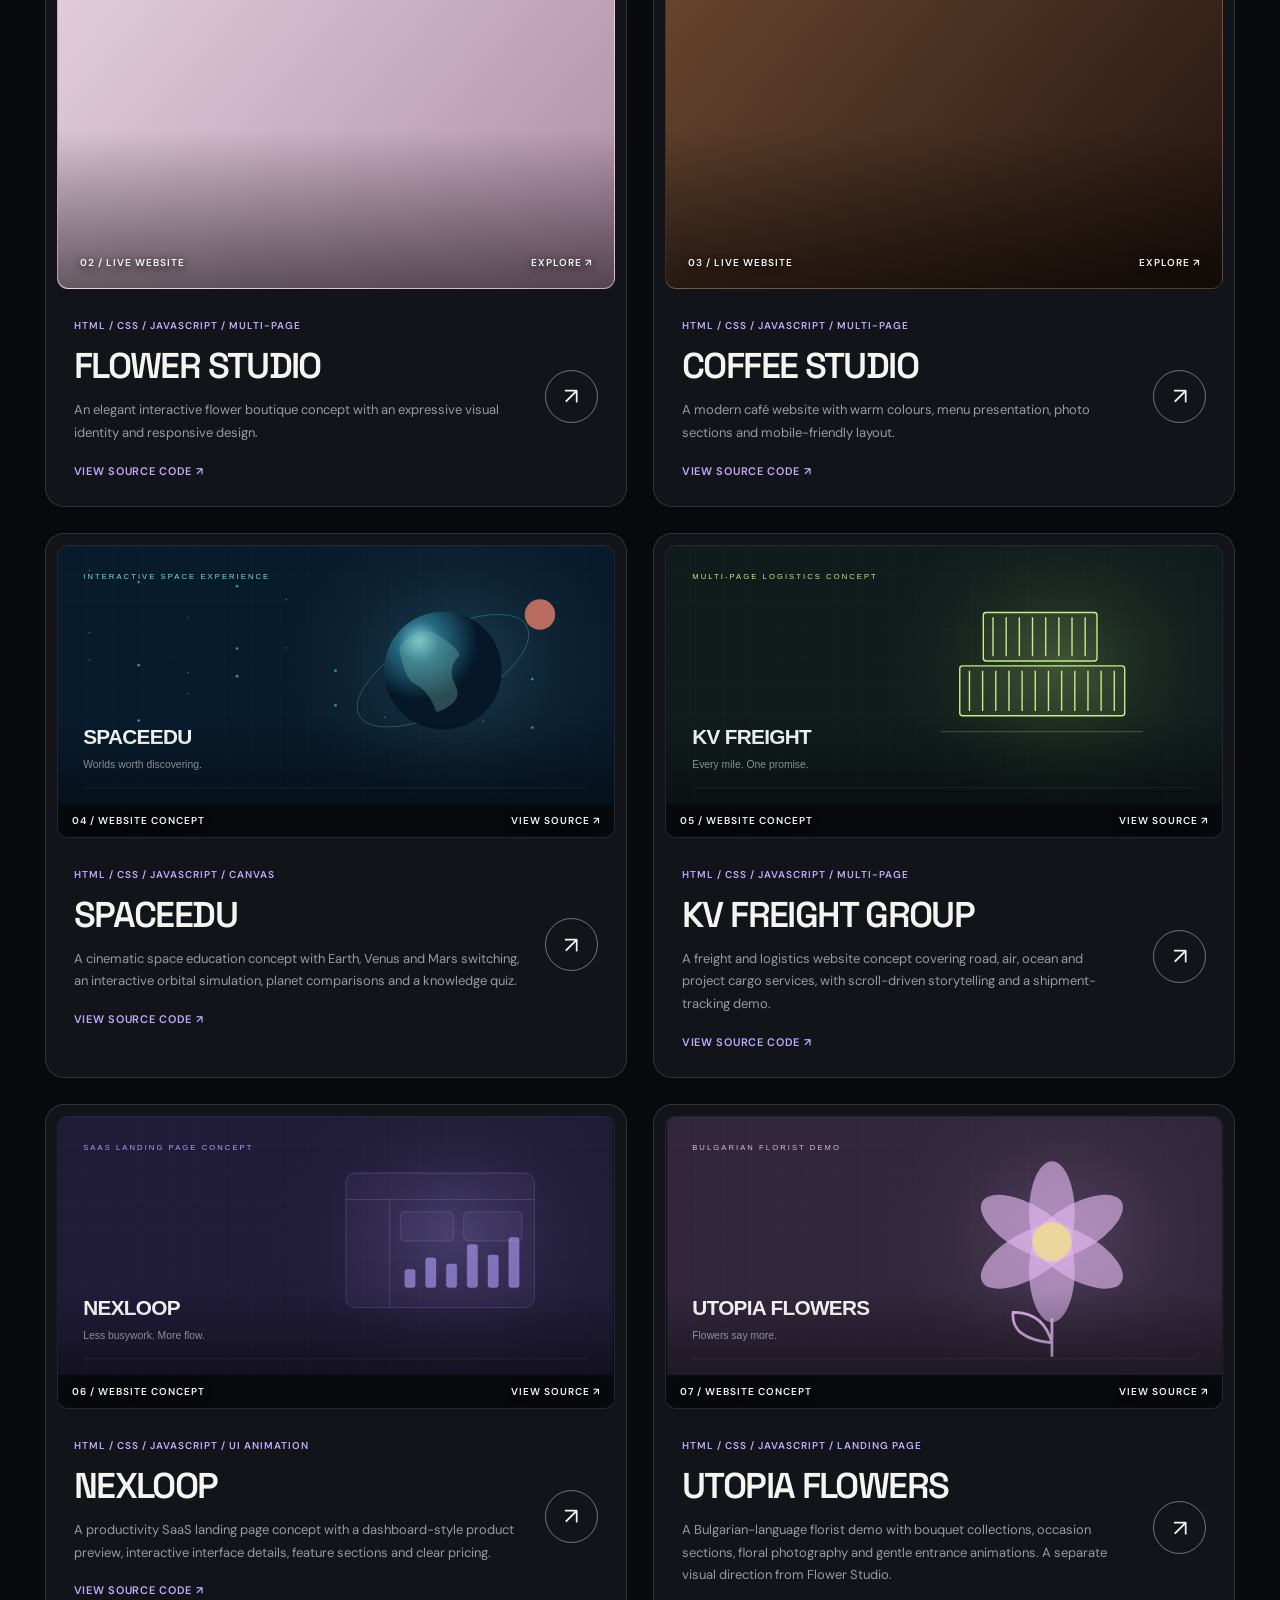
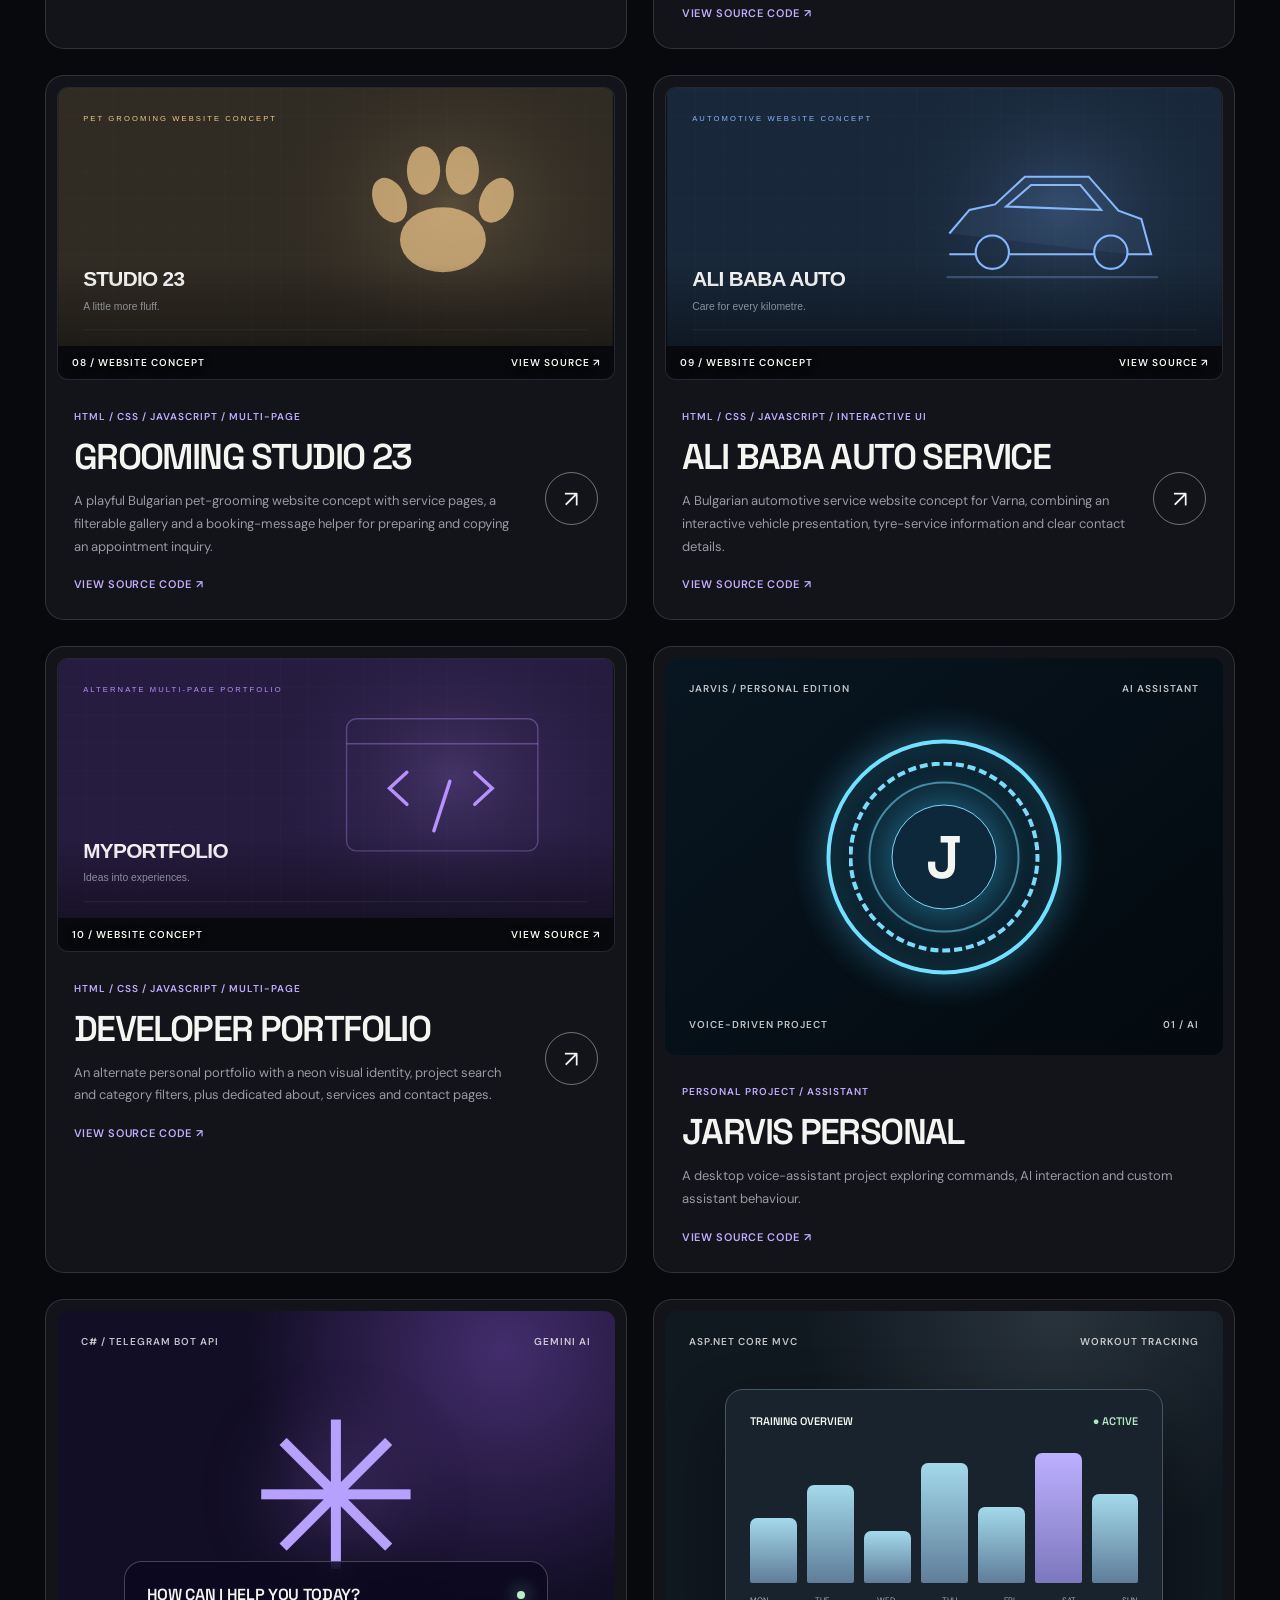
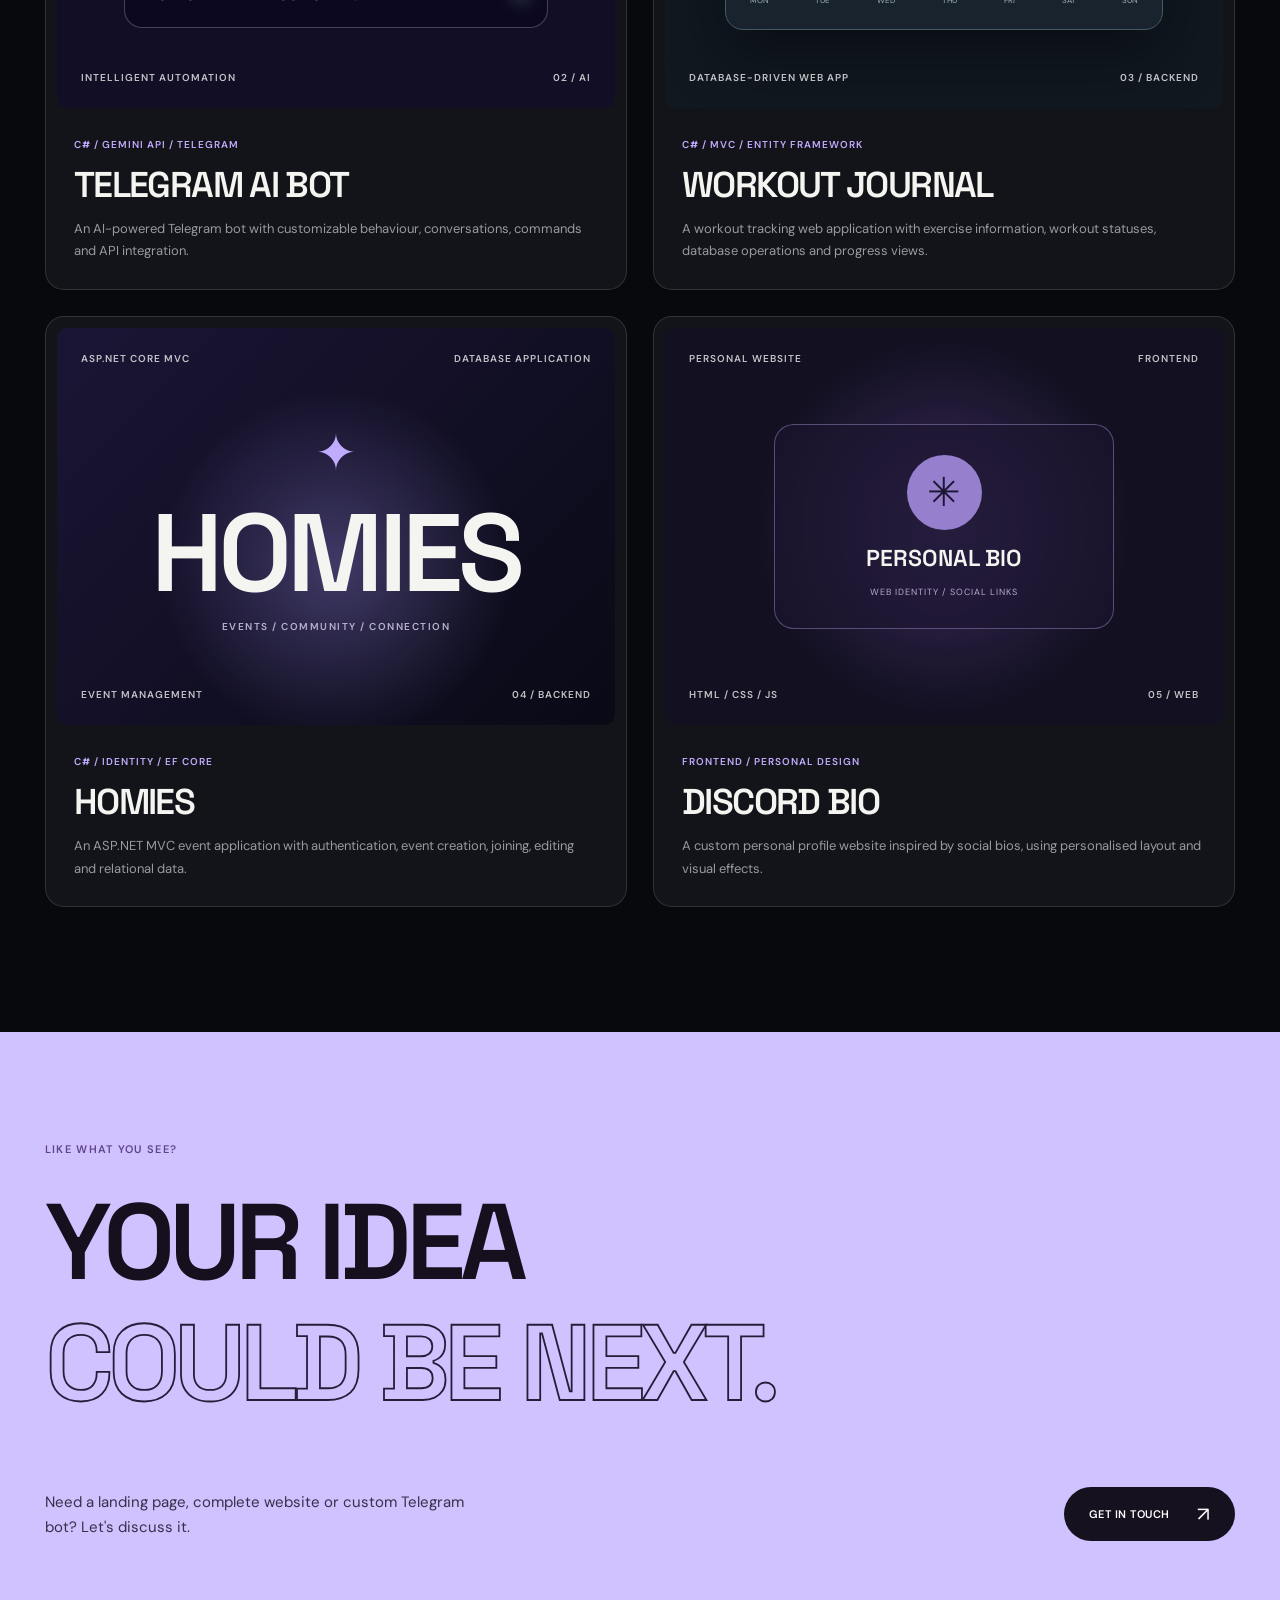
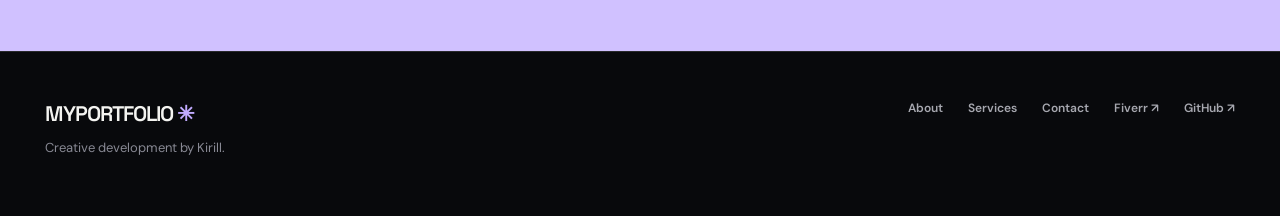
==== commit 8dff7810: "Add missing website projects with local covers and source links" ====
--- a/projects.html
+++ b/projects.html
@@ -38,11 +38,11 @@
         </section>
 
         <section class="section site-container section-tight">
-            <div class="filter-bar" aria-label="Filter projects">
-                <button class="filter-btn active" type="button" data-filter="all">All Projects</button>
-                <button class="filter-btn" type="button" data-filter="web">Websites</button>
-                <button class="filter-btn" type="button" data-filter="apps">Apps & Backend</button>
-                <button class="filter-btn" type="button" data-filter="ai">Bots & AI</button>
+            <div class="filter-bar" role="group" aria-label="Filter projects">
+                <button class="filter-btn active" type="button" data-filter="all" aria-pressed="true">All Projects</button>
+                <button class="filter-btn" type="button" data-filter="web" aria-pressed="false">Websites</button>
+                <button class="filter-btn" type="button" data-filter="apps" aria-pressed="false">Apps & Backend</button>
+                <button class="filter-btn" type="button" data-filter="ai" aria-pressed="false">Bots & AI</button>
             </div>
 
             <div class="project-grid">
@@ -52,7 +52,7 @@
                         <div class="preview-overlay"><span>01 / LIVE WEBSITE</span><span>EXPLORE ↗</span></div>
                     </a>
                     <div class="project-details">
-                        <div><span class="project-tag">THREE.JS / FITNESS / INTERACTIVE WEB</span><h3>TENSILE FITNESS</h3><p>An interactive gym website concept with a 3D hero scene, classes, schedule, coaches, plans and animated page transitions.</p></div>
+                        <div><span class="project-tag">HTML / CSS / JAVASCRIPT / THREE.JS</span><h3>TENSILE FITNESS</h3><p>An interactive gym website concept with a 3D hero scene, classes, schedule, coaches, plans and animated page transitions.</p><a class="project-extra-link" href="https://github.com/FreelanceByKyryl/tensilefitnessdemoversion" target="_blank" rel="noopener noreferrer">VIEW SOURCE CODE ↗</a></div>
                         <a class="round-arrow" href="https://tensilefitness.netlify.app" target="_blank" rel="noopener noreferrer" aria-label="Visit TENSILE">↗</a>
                     </div>
                 </article>
@@ -63,7 +63,7 @@
                         <div class="preview-overlay"><span>02 / LIVE WEBSITE</span><span>EXPLORE ↗</span></div>
                     </a>
                     <div class="project-details">
-                        <div><span class="project-tag">FLORAL BUSINESS / WEB DESIGN</span><h3>FLOWER STUDIO</h3><p>An elegant interactive flower boutique concept with an expressive visual identity and responsive design.</p></div>
+                        <div><span class="project-tag">HTML / CSS / JAVASCRIPT / MULTI-PAGE</span><h3>FLOWER STUDIO</h3><p>An elegant interactive flower boutique concept with an expressive visual identity and responsive design.</p><a class="project-extra-link" href="https://github.com/FreelanceByKyryl/YourCompanyFlowers" target="_blank" rel="noopener noreferrer">VIEW SOURCE CODE ↗</a></div>
                         <a class="round-arrow" href="https://interactiveflowershop.netlify.app" target="_blank" rel="noopener noreferrer" aria-label="Visit Flower Studio">↗</a>
                     </div>
                 </article>
@@ -74,8 +74,85 @@
                         <div class="preview-overlay"><span>03 / LIVE WEBSITE</span><span>EXPLORE ↗</span></div>
                     </a>
                     <div class="project-details">
-                        <div><span class="project-tag">COFFEE SHOP / BUSINESS WEBSITE</span><h3>COFFEE STUDIO</h3><p>A modern café website with warm colours, menu presentation, photo sections and mobile-friendly layout.</p></div>
+                        <div><span class="project-tag">HTML / CSS / JAVASCRIPT / MULTI-PAGE</span><h3>COFFEE STUDIO</h3><p>A modern café website with warm colours, menu presentation, photo sections and mobile-friendly layout.</p><a class="project-extra-link" href="https://github.com/FreelanceByKyryl/DemoversionOfKofia" target="_blank" rel="noopener noreferrer">VIEW SOURCE CODE ↗</a></div>
                         <a class="round-arrow" href="https://coffeesitedemo.netlify.app" target="_blank" rel="noopener noreferrer" aria-label="Visit Coffee Studio">↗</a>
+                    </div>
+                </article>
+
+                <article class="project-card" data-category="web" id="spaceedu">
+                    <a class="preview-link project-cover" href="https://github.com/FreelanceByKyryl/spaceplanet" target="_blank" rel="noopener noreferrer" aria-label="View SpaceEdu source code">
+                        <img src="images/projects/spaceedu.svg" alt="Illustrated project cover for SpaceEdu" width="800" height="420" loading="lazy" decoding="async">
+                        <div class="preview-overlay"><span>04 / WEBSITE CONCEPT</span><span>VIEW SOURCE ↗</span></div>
+                    </a>
+                    <div class="project-details">
+                        <div><span class="project-tag">HTML / CSS / JAVASCRIPT / CANVAS</span><h3>SPACEEDU</h3><p>A cinematic space education concept with Earth, Venus and Mars switching, an interactive orbital simulation, planet comparisons and a knowledge quiz.</p><a class="project-extra-link" href="https://github.com/FreelanceByKyryl/spaceplanet" target="_blank" rel="noopener noreferrer">VIEW SOURCE CODE ↗</a></div>
+                        <a class="round-arrow" href="https://github.com/FreelanceByKyryl/spaceplanet" target="_blank" rel="noopener noreferrer" aria-label="View SpaceEdu source code">↗</a>
+                    </div>
+                </article>
+
+                <article class="project-card" data-category="web" id="kv-freight">
+                    <a class="preview-link project-cover" href="https://github.com/FreelanceByKyryl/kv-freight" target="_blank" rel="noopener noreferrer" aria-label="View KV Freight Group source code">
+                        <img src="images/projects/kv-freight.svg" alt="Illustrated project cover for KV Freight Group" width="800" height="420" loading="lazy" decoding="async">
+                        <div class="preview-overlay"><span>05 / WEBSITE CONCEPT</span><span>VIEW SOURCE ↗</span></div>
+                    </a>
+                    <div class="project-details">
+                        <div><span class="project-tag">HTML / CSS / JAVASCRIPT / MULTI-PAGE</span><h3>KV FREIGHT GROUP</h3><p>A freight and logistics website concept covering road, air, ocean and project cargo services, with scroll-driven storytelling and a shipment-tracking demo.</p><a class="project-extra-link" href="https://github.com/FreelanceByKyryl/kv-freight" target="_blank" rel="noopener noreferrer">VIEW SOURCE CODE ↗</a></div>
+                        <a class="round-arrow" href="https://github.com/FreelanceByKyryl/kv-freight" target="_blank" rel="noopener noreferrer" aria-label="View KV Freight Group source code">↗</a>
+                    </div>
+                </article>
+
+                <article class="project-card" data-category="web" id="nexloop">
+                    <a class="preview-link project-cover" href="https://github.com/FreelanceByKyryl/assasproject" target="_blank" rel="noopener noreferrer" aria-label="View NEXLOOP source code">
+                        <img src="images/projects/nexloop.svg" alt="Illustrated project cover for NEXLOOP" width="800" height="420" loading="lazy" decoding="async">
+                        <div class="preview-overlay"><span>06 / WEBSITE CONCEPT</span><span>VIEW SOURCE ↗</span></div>
+                    </a>
+                    <div class="project-details">
+                        <div><span class="project-tag">HTML / CSS / JAVASCRIPT / UI ANIMATION</span><h3>NEXLOOP</h3><p>A productivity SaaS landing page concept with a dashboard-style product preview, interactive interface details, feature sections and clear pricing.</p><a class="project-extra-link" href="https://github.com/FreelanceByKyryl/assasproject" target="_blank" rel="noopener noreferrer">VIEW SOURCE CODE ↗</a></div>
+                        <a class="round-arrow" href="https://github.com/FreelanceByKyryl/assasproject" target="_blank" rel="noopener noreferrer" aria-label="View NEXLOOP source code">↗</a>
+                    </div>
+                </article>
+
+                <article class="project-card" data-category="web" id="utopia">
+                    <a class="preview-link project-cover" href="https://github.com/FreelanceByKyryl/demoversionOfUTOPIAFLOWERS" target="_blank" rel="noopener noreferrer" aria-label="View UTOPIA Flowers source code">
+                        <img src="images/projects/utopia.svg" alt="Illustrated project cover for UTOPIA Flowers" width="800" height="420" loading="lazy" decoding="async">
+                        <div class="preview-overlay"><span>07 / WEBSITE CONCEPT</span><span>VIEW SOURCE ↗</span></div>
+                    </a>
+                    <div class="project-details">
+                        <div><span class="project-tag">HTML / CSS / JAVASCRIPT / LANDING PAGE</span><h3>UTOPIA FLOWERS</h3><p>A Bulgarian-language florist demo with bouquet collections, occasion sections, floral photography and gentle entrance animations. A separate visual direction from Flower Studio.</p><a class="project-extra-link" href="https://github.com/FreelanceByKyryl/demoversionOfUTOPIAFLOWERS" target="_blank" rel="noopener noreferrer">VIEW SOURCE CODE ↗</a></div>
+                        <a class="round-arrow" href="https://github.com/FreelanceByKyryl/demoversionOfUTOPIAFLOWERS" target="_blank" rel="noopener noreferrer" aria-label="View UTOPIA Flowers source code">↗</a>
+                    </div>
+                </article>
+
+                <article class="project-card" data-category="web" id="grooming">
+                    <a class="preview-link project-cover" href="https://github.com/FreelanceByKyryl/grooming" target="_blank" rel="noopener noreferrer" aria-label="View Grooming Studio 23 source code">
+                        <img src="images/projects/grooming.svg" alt="Illustrated project cover for Grooming Studio 23" width="800" height="420" loading="lazy" decoding="async">
+                        <div class="preview-overlay"><span>08 / WEBSITE CONCEPT</span><span>VIEW SOURCE ↗</span></div>
+                    </a>
+                    <div class="project-details">
+                        <div><span class="project-tag">HTML / CSS / JAVASCRIPT / MULTI-PAGE</span><h3>GROOMING STUDIO 23</h3><p>A playful Bulgarian pet-grooming website concept with service pages, a filterable gallery and a booking-message helper for preparing and copying an appointment inquiry.</p><a class="project-extra-link" href="https://github.com/FreelanceByKyryl/grooming" target="_blank" rel="noopener noreferrer">VIEW SOURCE CODE ↗</a></div>
+                        <a class="round-arrow" href="https://github.com/FreelanceByKyryl/grooming" target="_blank" rel="noopener noreferrer" aria-label="View Grooming Studio 23 source code">↗</a>
+                    </div>
+                </article>
+
+                <article class="project-card" data-category="web" id="alibaba">
+                    <a class="preview-link project-cover" href="https://github.com/FreelanceByKyryl/alibabacars" target="_blank" rel="noopener noreferrer" aria-label="View Ali Baba Auto Service source code">
+                        <img src="images/projects/alibaba.svg" alt="Illustrated project cover for Ali Baba Auto Service" width="800" height="420" loading="lazy" decoding="async">
+                        <div class="preview-overlay"><span>09 / WEBSITE CONCEPT</span><span>VIEW SOURCE ↗</span></div>
+                    </a>
+                    <div class="project-details">
+                        <div><span class="project-tag">HTML / CSS / JAVASCRIPT / INTERACTIVE UI</span><h3>ALI BABA AUTO SERVICE</h3><p>A Bulgarian automotive service website concept for Varna, combining an interactive vehicle presentation, tyre-service information and clear contact details.</p><a class="project-extra-link" href="https://github.com/FreelanceByKyryl/alibabacars" target="_blank" rel="noopener noreferrer">VIEW SOURCE CODE ↗</a></div>
+                        <a class="round-arrow" href="https://github.com/FreelanceByKyryl/alibabacars" target="_blank" rel="noopener noreferrer" aria-label="View Ali Baba Auto Service source code">↗</a>
+                    </div>
+                </article>
+
+                <article class="project-card" data-category="web" id="developer-portfolio">
+                    <a class="preview-link project-cover" href="https://github.com/FreelanceByKyryl/MyPortfolio" target="_blank" rel="noopener noreferrer" aria-label="View Developer Portfolio source code">
+                        <img src="images/projects/developer-portfolio.svg" alt="Illustrated project cover for Developer Portfolio" width="800" height="420" loading="lazy" decoding="async">
+                        <div class="preview-overlay"><span>10 / WEBSITE CONCEPT</span><span>VIEW SOURCE ↗</span></div>
+                    </a>
+                    <div class="project-details">
+                        <div><span class="project-tag">HTML / CSS / JAVASCRIPT / MULTI-PAGE</span><h3>DEVELOPER PORTFOLIO</h3><p>An alternate personal portfolio with a neon visual identity, project search and category filters, plus dedicated about, services and contact pages.</p><a class="project-extra-link" href="https://github.com/FreelanceByKyryl/MyPortfolio" target="_blank" rel="noopener noreferrer">VIEW SOURCE CODE ↗</a></div>
+                        <a class="round-arrow" href="https://github.com/FreelanceByKyryl/MyPortfolio" target="_blank" rel="noopener noreferrer" aria-label="View Developer Portfolio source code">↗</a>
                     </div>
                 </article>
 
--- a/style.css
+++ b/style.css
@@ -791,6 +791,28 @@
 
 .preview-coffee {
     background: linear-gradient(130deg,#6d4931,#23150f);
+}
+
+/* Local illustrated covers keep source-only projects independent of remote embeds. */
+.preview-link.project-cover {
+    height: auto;
+    aspect-ratio: 800 / 420;
+    background: #10121b;
+}
+
+.project-cover .preview-overlay {
+    left: 0;
+    right: 0;
+    bottom: 0;
+    padding: 10px 14px;
+    background: #08090c;
+}
+
+.project-cover img {
+    display: block;
+    width: 100%;
+    height: 100%;
+    object-fit: contain;
 }
 
 .live-preview {
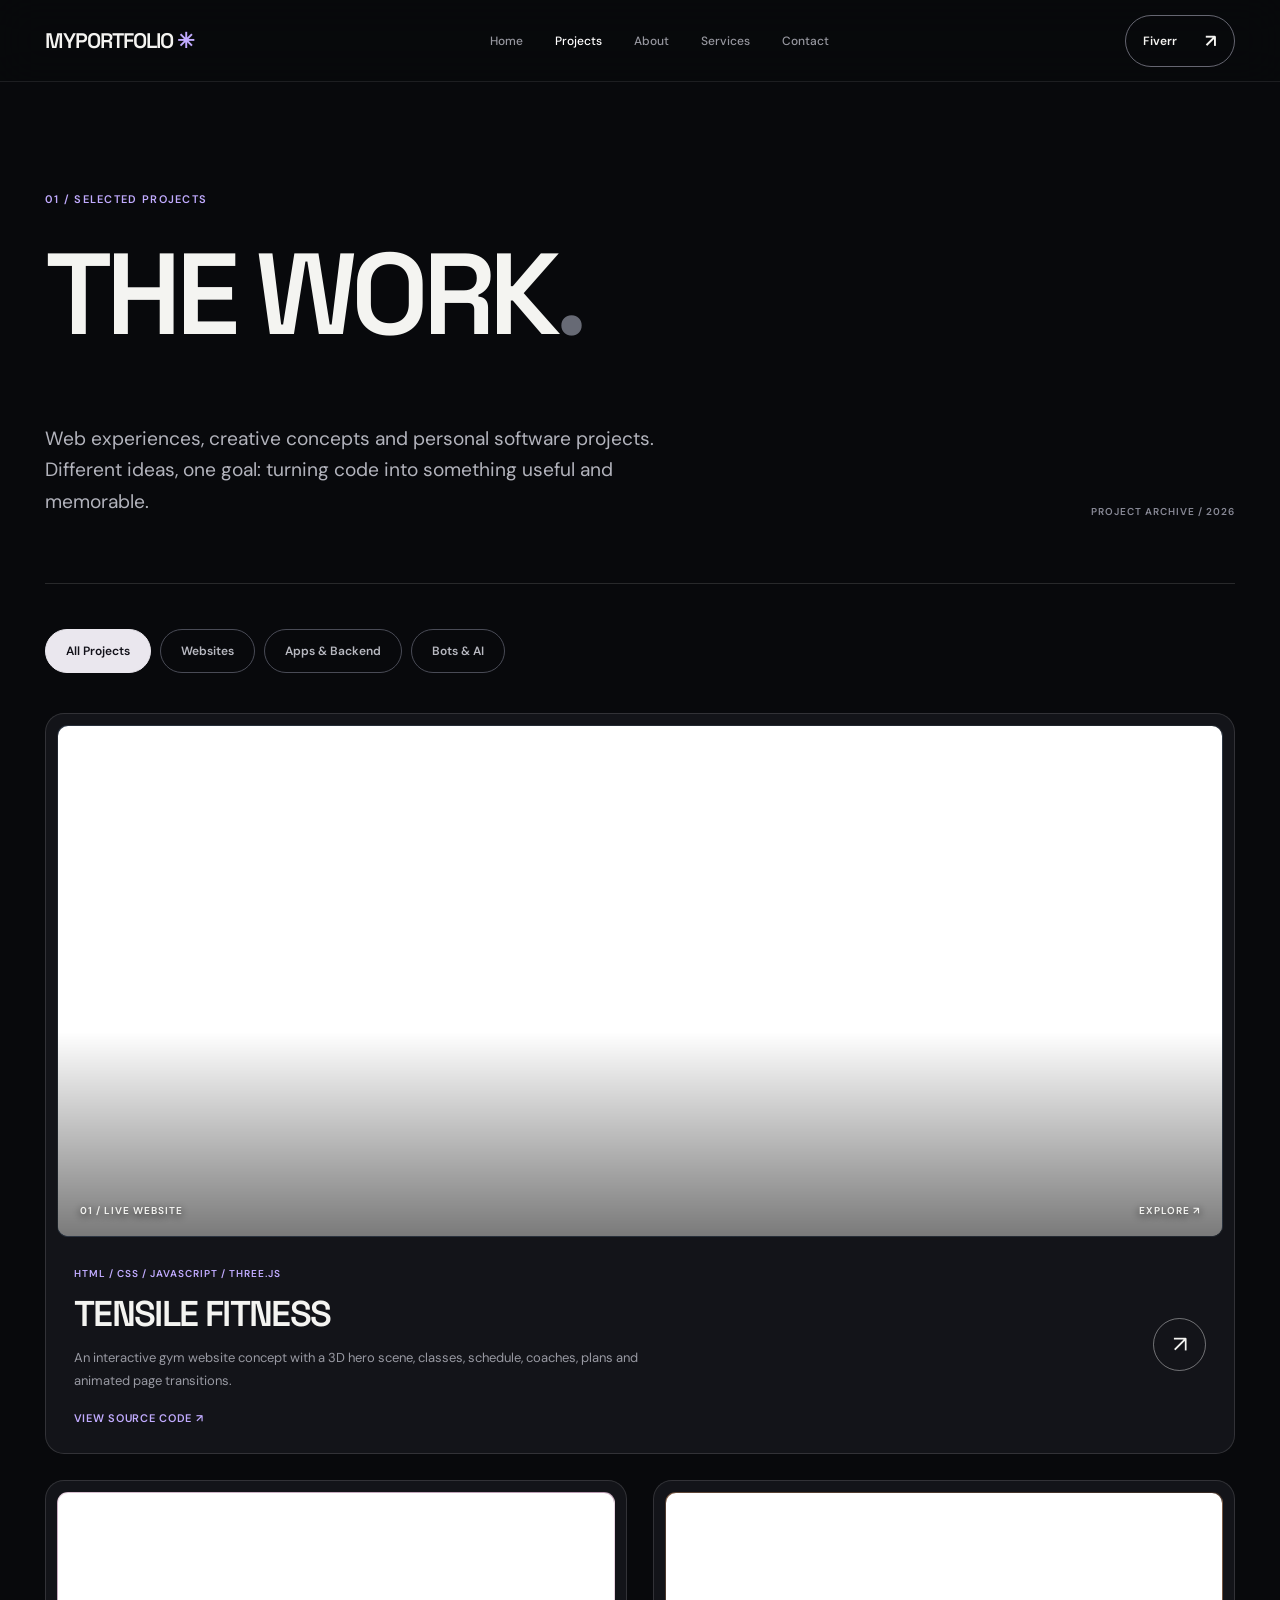
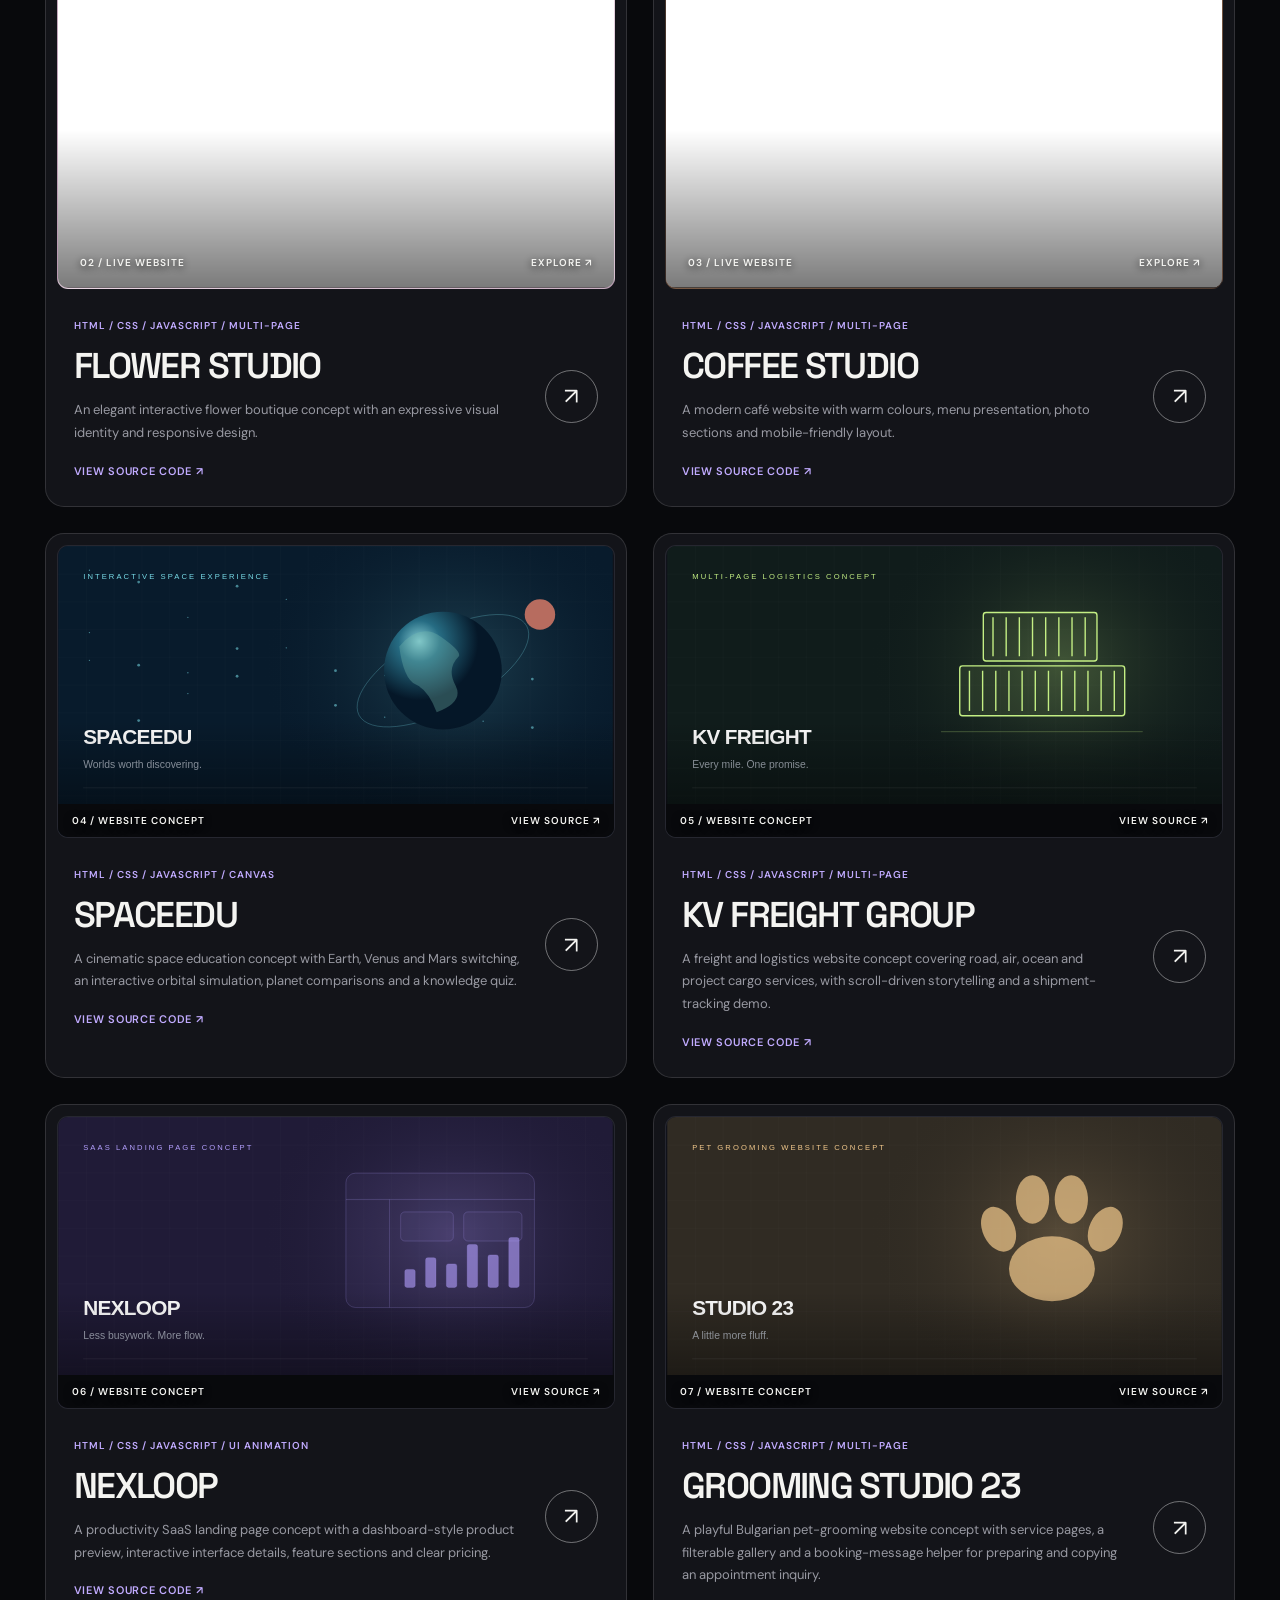
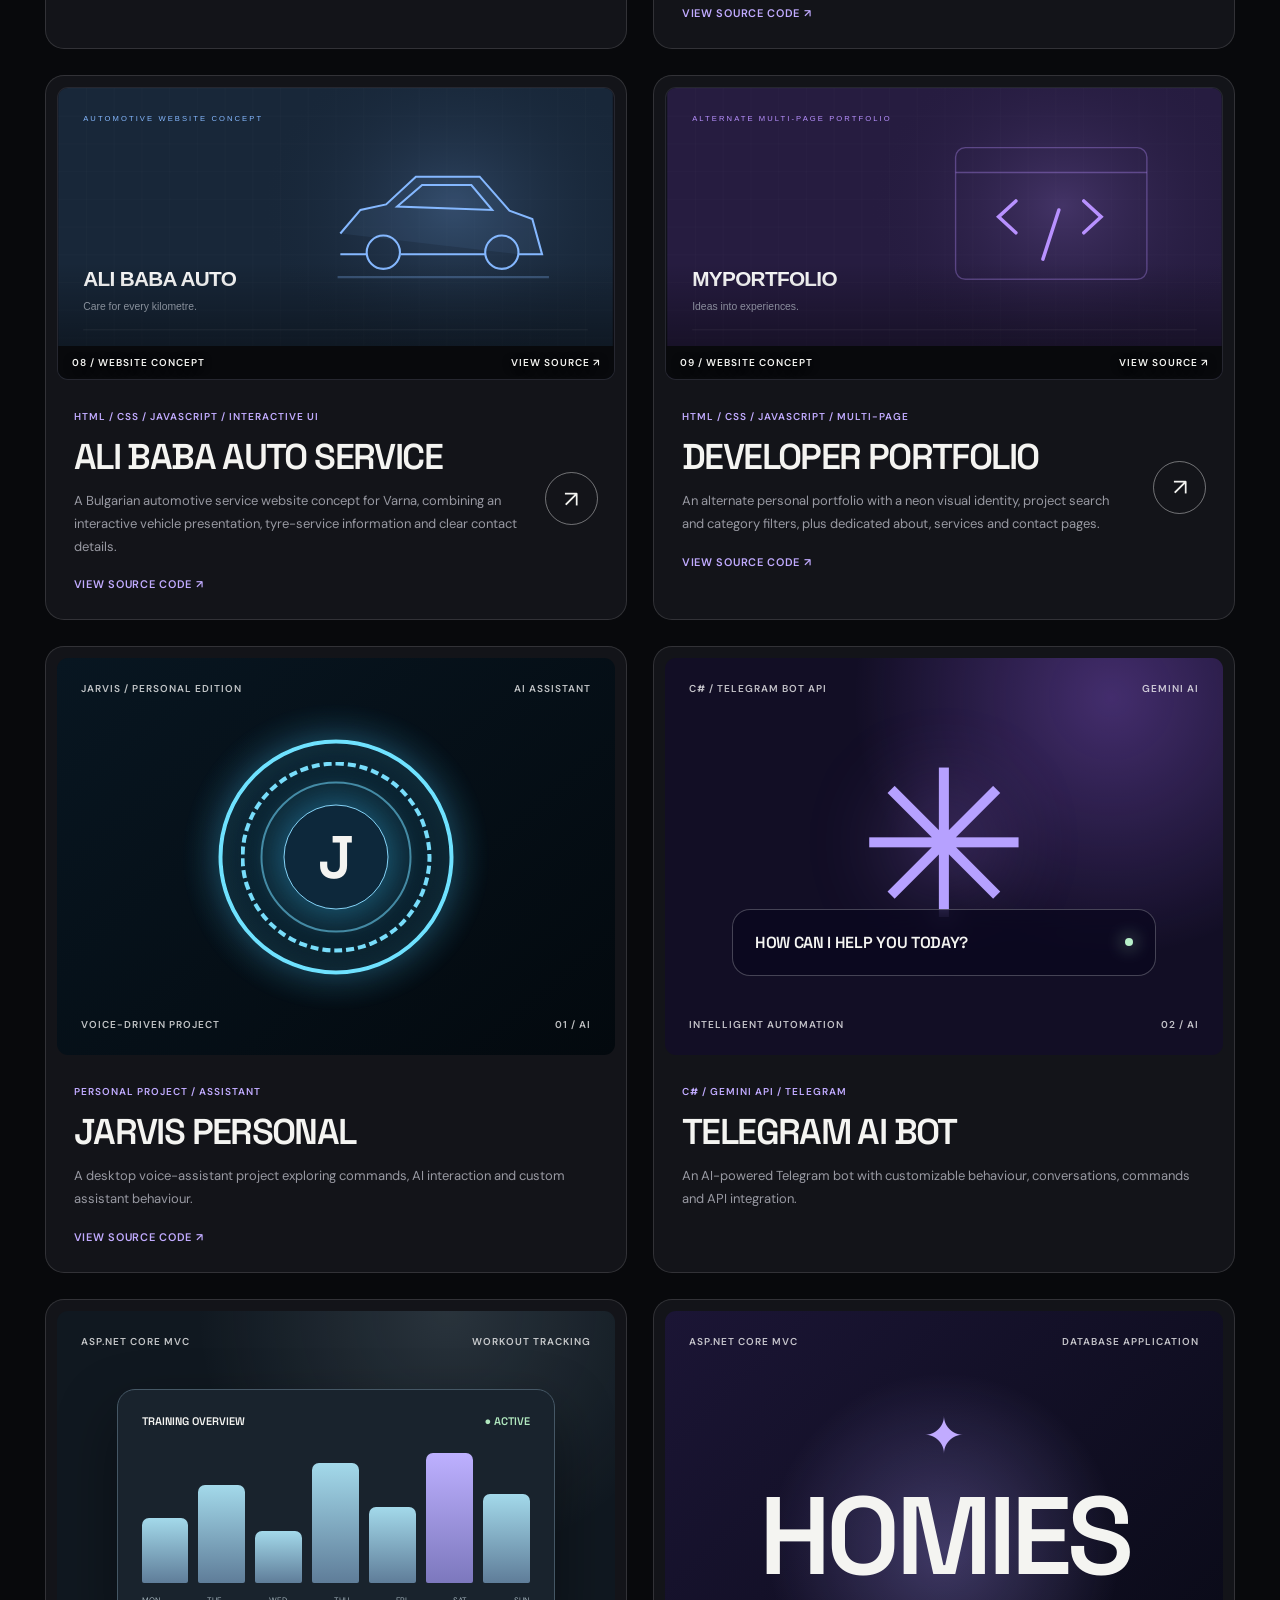
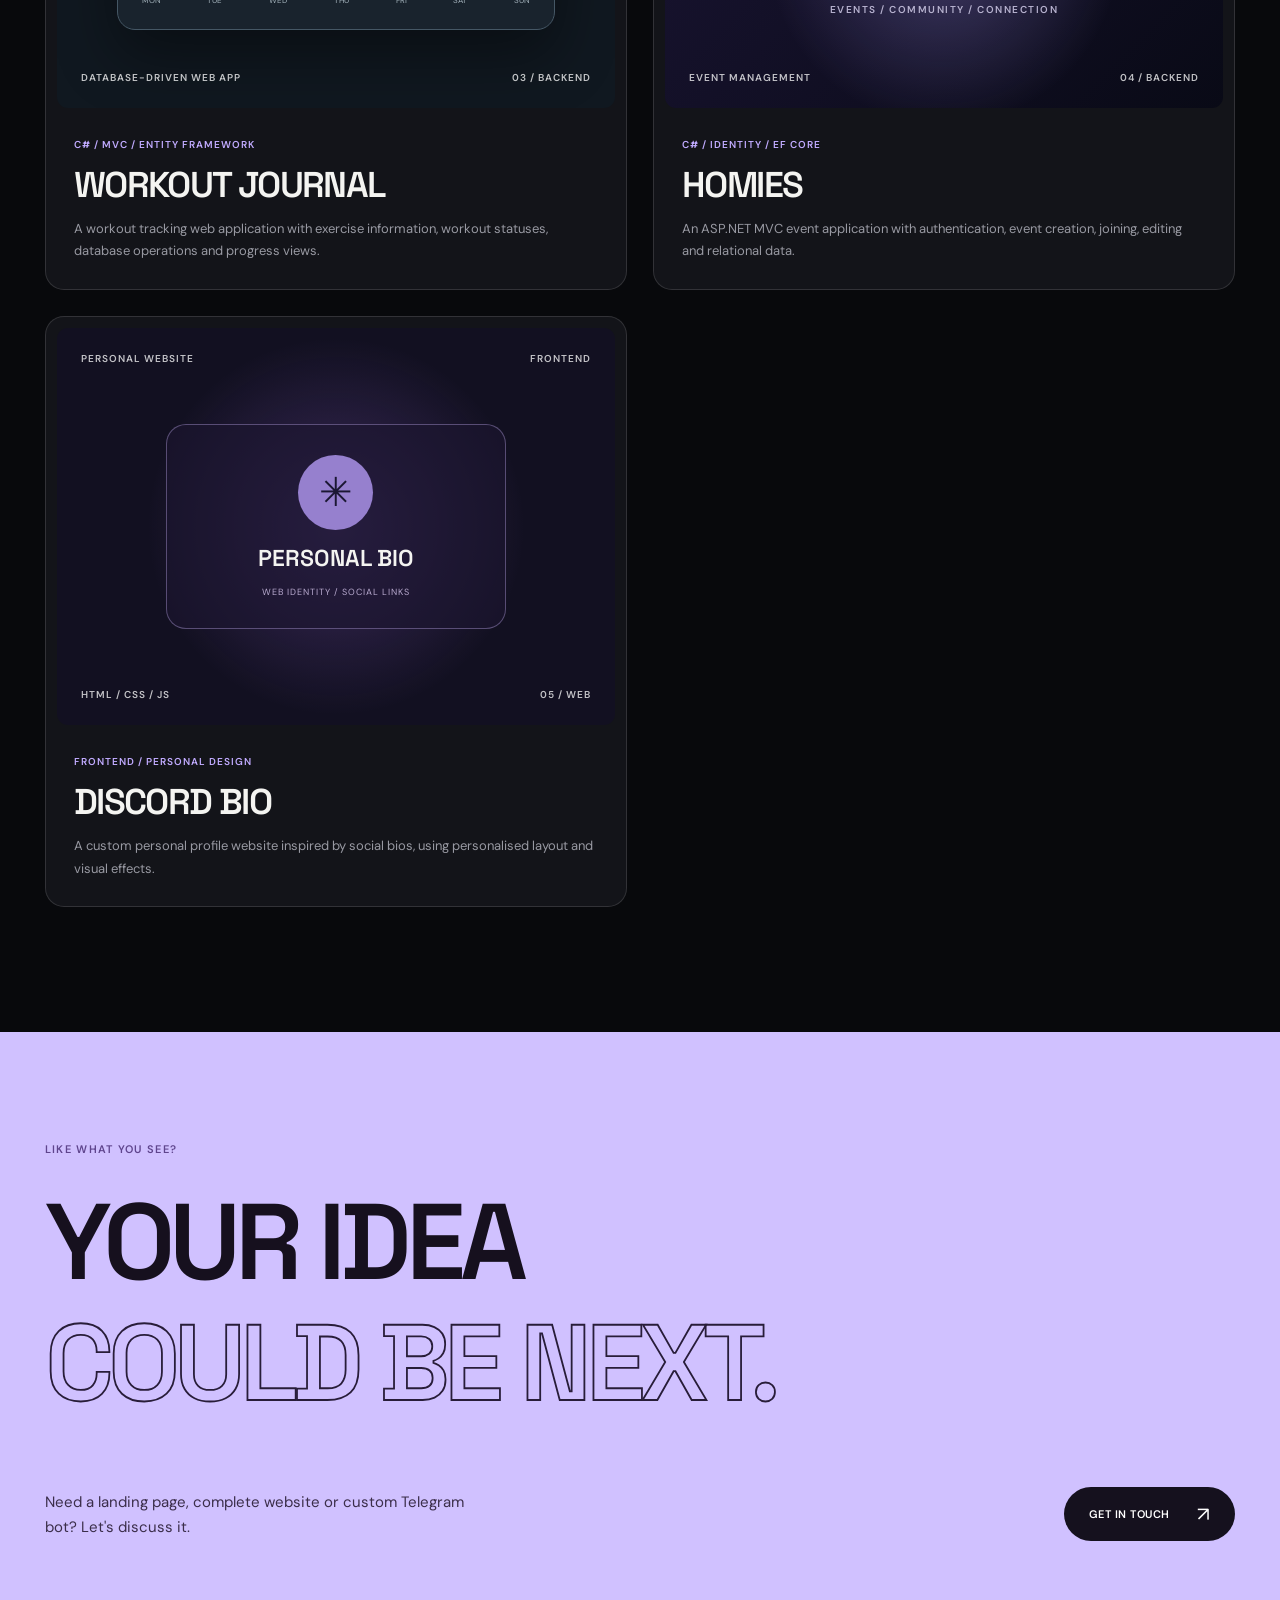
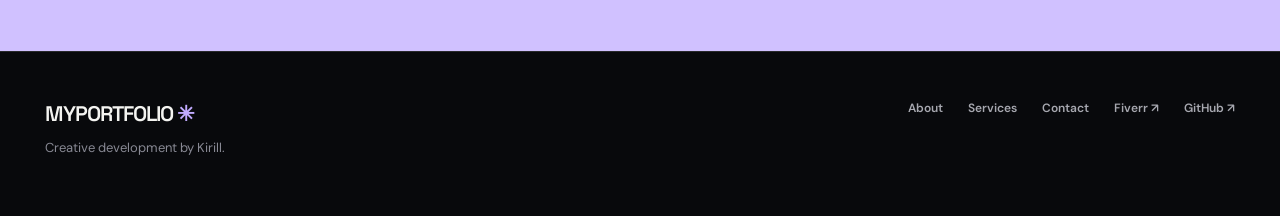
==== commit 7acae752: "Remove UTOPIA Flowers from project archive" ====
--- a/projects.html
+++ b/projects.html
@@ -112,21 +112,10 @@
                     </div>
                 </article>
 
-                <article class="project-card" data-category="web" id="utopia">
-                    <a class="preview-link project-cover" href="https://github.com/FreelanceByKyryl/demoversionOfUTOPIAFLOWERS" target="_blank" rel="noopener noreferrer" aria-label="View UTOPIA Flowers source code">
-                        <img src="images/projects/utopia.svg" alt="Illustrated project cover for UTOPIA Flowers" width="800" height="420" loading="lazy" decoding="async">
-                        <div class="preview-overlay"><span>07 / WEBSITE CONCEPT</span><span>VIEW SOURCE ↗</span></div>
-                    </a>
-                    <div class="project-details">
-                        <div><span class="project-tag">HTML / CSS / JAVASCRIPT / LANDING PAGE</span><h3>UTOPIA FLOWERS</h3><p>A Bulgarian-language florist demo with bouquet collections, occasion sections, floral photography and gentle entrance animations. A separate visual direction from Flower Studio.</p><a class="project-extra-link" href="https://github.com/FreelanceByKyryl/demoversionOfUTOPIAFLOWERS" target="_blank" rel="noopener noreferrer">VIEW SOURCE CODE ↗</a></div>
-                        <a class="round-arrow" href="https://github.com/FreelanceByKyryl/demoversionOfUTOPIAFLOWERS" target="_blank" rel="noopener noreferrer" aria-label="View UTOPIA Flowers source code">↗</a>
-                    </div>
-                </article>
-
                 <article class="project-card" data-category="web" id="grooming">
                     <a class="preview-link project-cover" href="https://github.com/FreelanceByKyryl/grooming" target="_blank" rel="noopener noreferrer" aria-label="View Grooming Studio 23 source code">
                         <img src="images/projects/grooming.svg" alt="Illustrated project cover for Grooming Studio 23" width="800" height="420" loading="lazy" decoding="async">
-                        <div class="preview-overlay"><span>08 / WEBSITE CONCEPT</span><span>VIEW SOURCE ↗</span></div>
+                        <div class="preview-overlay"><span>07 / WEBSITE CONCEPT</span><span>VIEW SOURCE ↗</span></div>
                     </a>
                     <div class="project-details">
                         <div><span class="project-tag">HTML / CSS / JAVASCRIPT / MULTI-PAGE</span><h3>GROOMING STUDIO 23</h3><p>A playful Bulgarian pet-grooming website concept with service pages, a filterable gallery and a booking-message helper for preparing and copying an appointment inquiry.</p><a class="project-extra-link" href="https://github.com/FreelanceByKyryl/grooming" target="_blank" rel="noopener noreferrer">VIEW SOURCE CODE ↗</a></div>
@@ -137,7 +126,7 @@
                 <article class="project-card" data-category="web" id="alibaba">
                     <a class="preview-link project-cover" href="https://github.com/FreelanceByKyryl/alibabacars" target="_blank" rel="noopener noreferrer" aria-label="View Ali Baba Auto Service source code">
                         <img src="images/projects/alibaba.svg" alt="Illustrated project cover for Ali Baba Auto Service" width="800" height="420" loading="lazy" decoding="async">
-                        <div class="preview-overlay"><span>09 / WEBSITE CONCEPT</span><span>VIEW SOURCE ↗</span></div>
+                        <div class="preview-overlay"><span>08 / WEBSITE CONCEPT</span><span>VIEW SOURCE ↗</span></div>
                     </a>
                     <div class="project-details">
                         <div><span class="project-tag">HTML / CSS / JAVASCRIPT / INTERACTIVE UI</span><h3>ALI BABA AUTO SERVICE</h3><p>A Bulgarian automotive service website concept for Varna, combining an interactive vehicle presentation, tyre-service information and clear contact details.</p><a class="project-extra-link" href="https://github.com/FreelanceByKyryl/alibabacars" target="_blank" rel="noopener noreferrer">VIEW SOURCE CODE ↗</a></div>
@@ -148,7 +137,7 @@
                 <article class="project-card" data-category="web" id="developer-portfolio">
                     <a class="preview-link project-cover" href="https://github.com/FreelanceByKyryl/MyPortfolio" target="_blank" rel="noopener noreferrer" aria-label="View Developer Portfolio source code">
                         <img src="images/projects/developer-portfolio.svg" alt="Illustrated project cover for Developer Portfolio" width="800" height="420" loading="lazy" decoding="async">
-                        <div class="preview-overlay"><span>10 / WEBSITE CONCEPT</span><span>VIEW SOURCE ↗</span></div>
+                        <div class="preview-overlay"><span>09 / WEBSITE CONCEPT</span><span>VIEW SOURCE ↗</span></div>
                     </a>
                     <div class="project-details">
                         <div><span class="project-tag">HTML / CSS / JAVASCRIPT / MULTI-PAGE</span><h3>DEVELOPER PORTFOLIO</h3><p>An alternate personal portfolio with a neon visual identity, project search and category filters, plus dedicated about, services and contact pages.</p><a class="project-extra-link" href="https://github.com/FreelanceByKyryl/MyPortfolio" target="_blank" rel="noopener noreferrer">VIEW SOURCE CODE ↗</a></div>
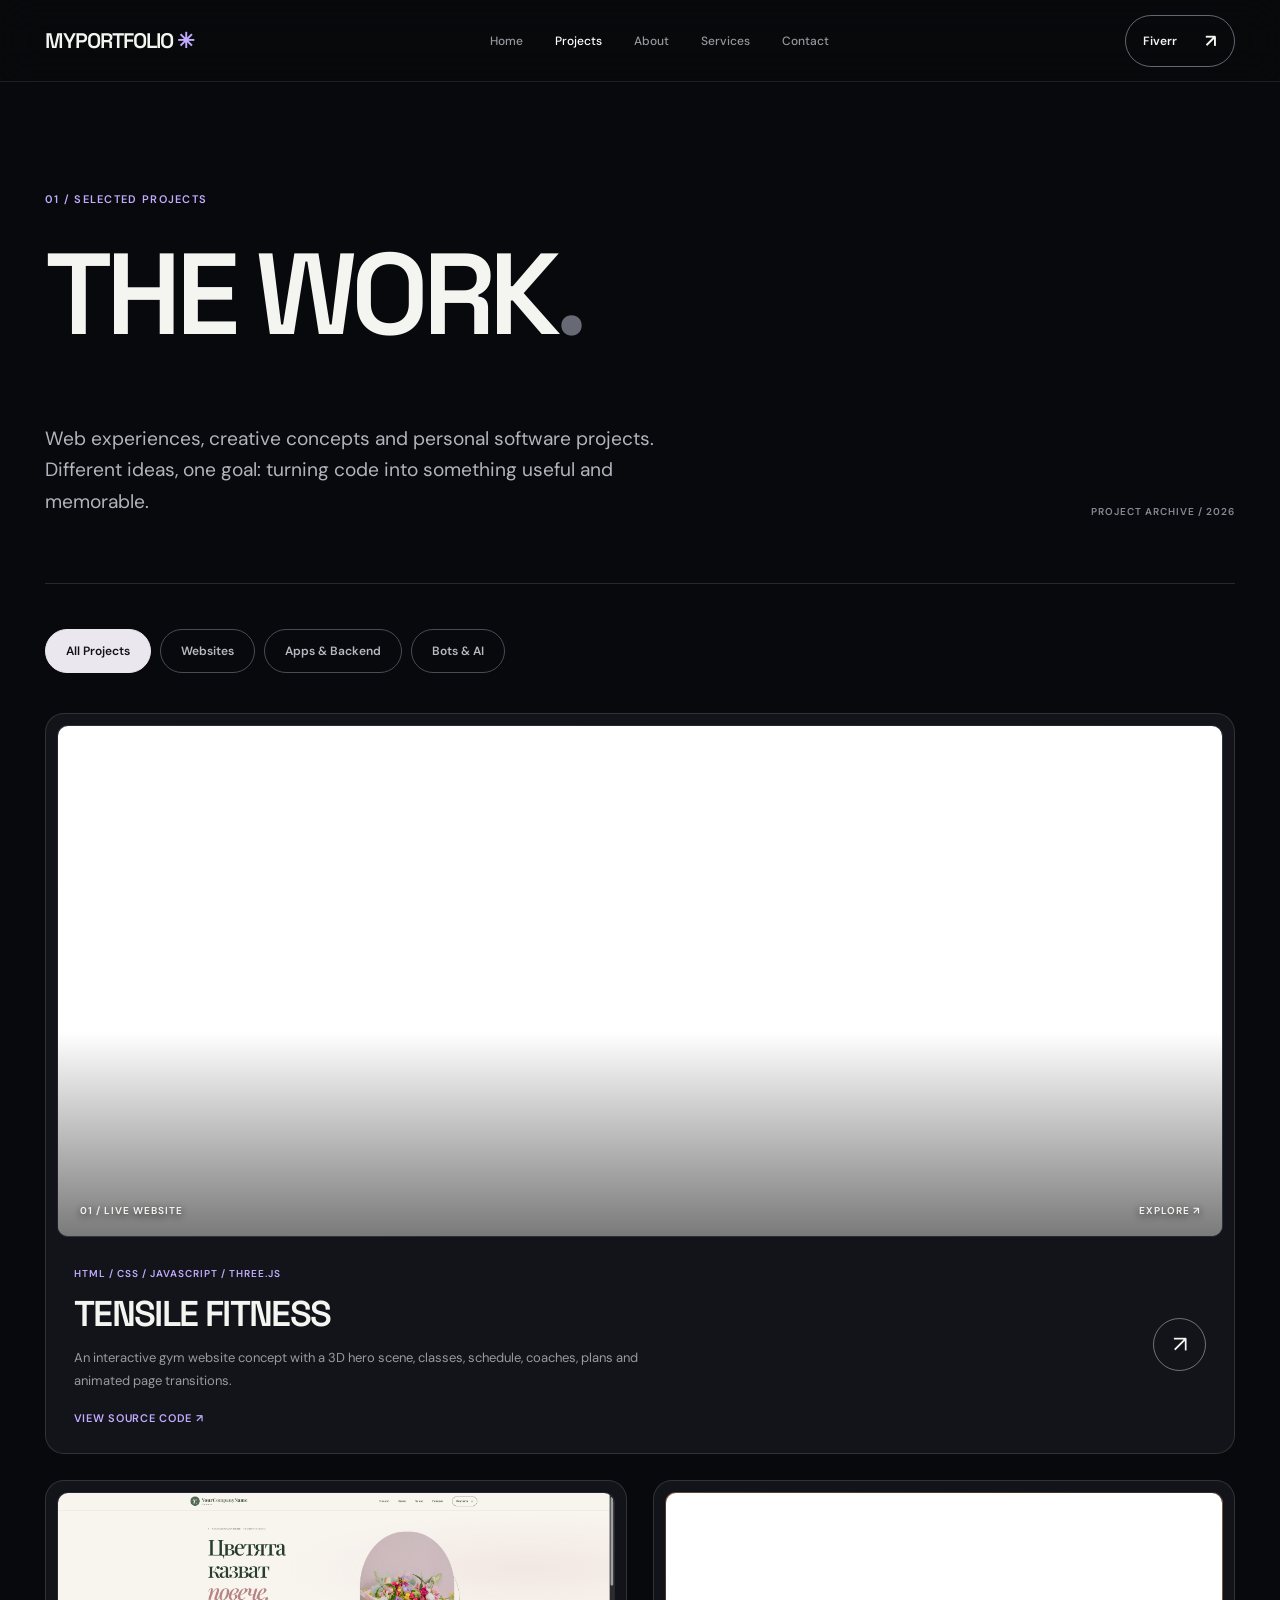
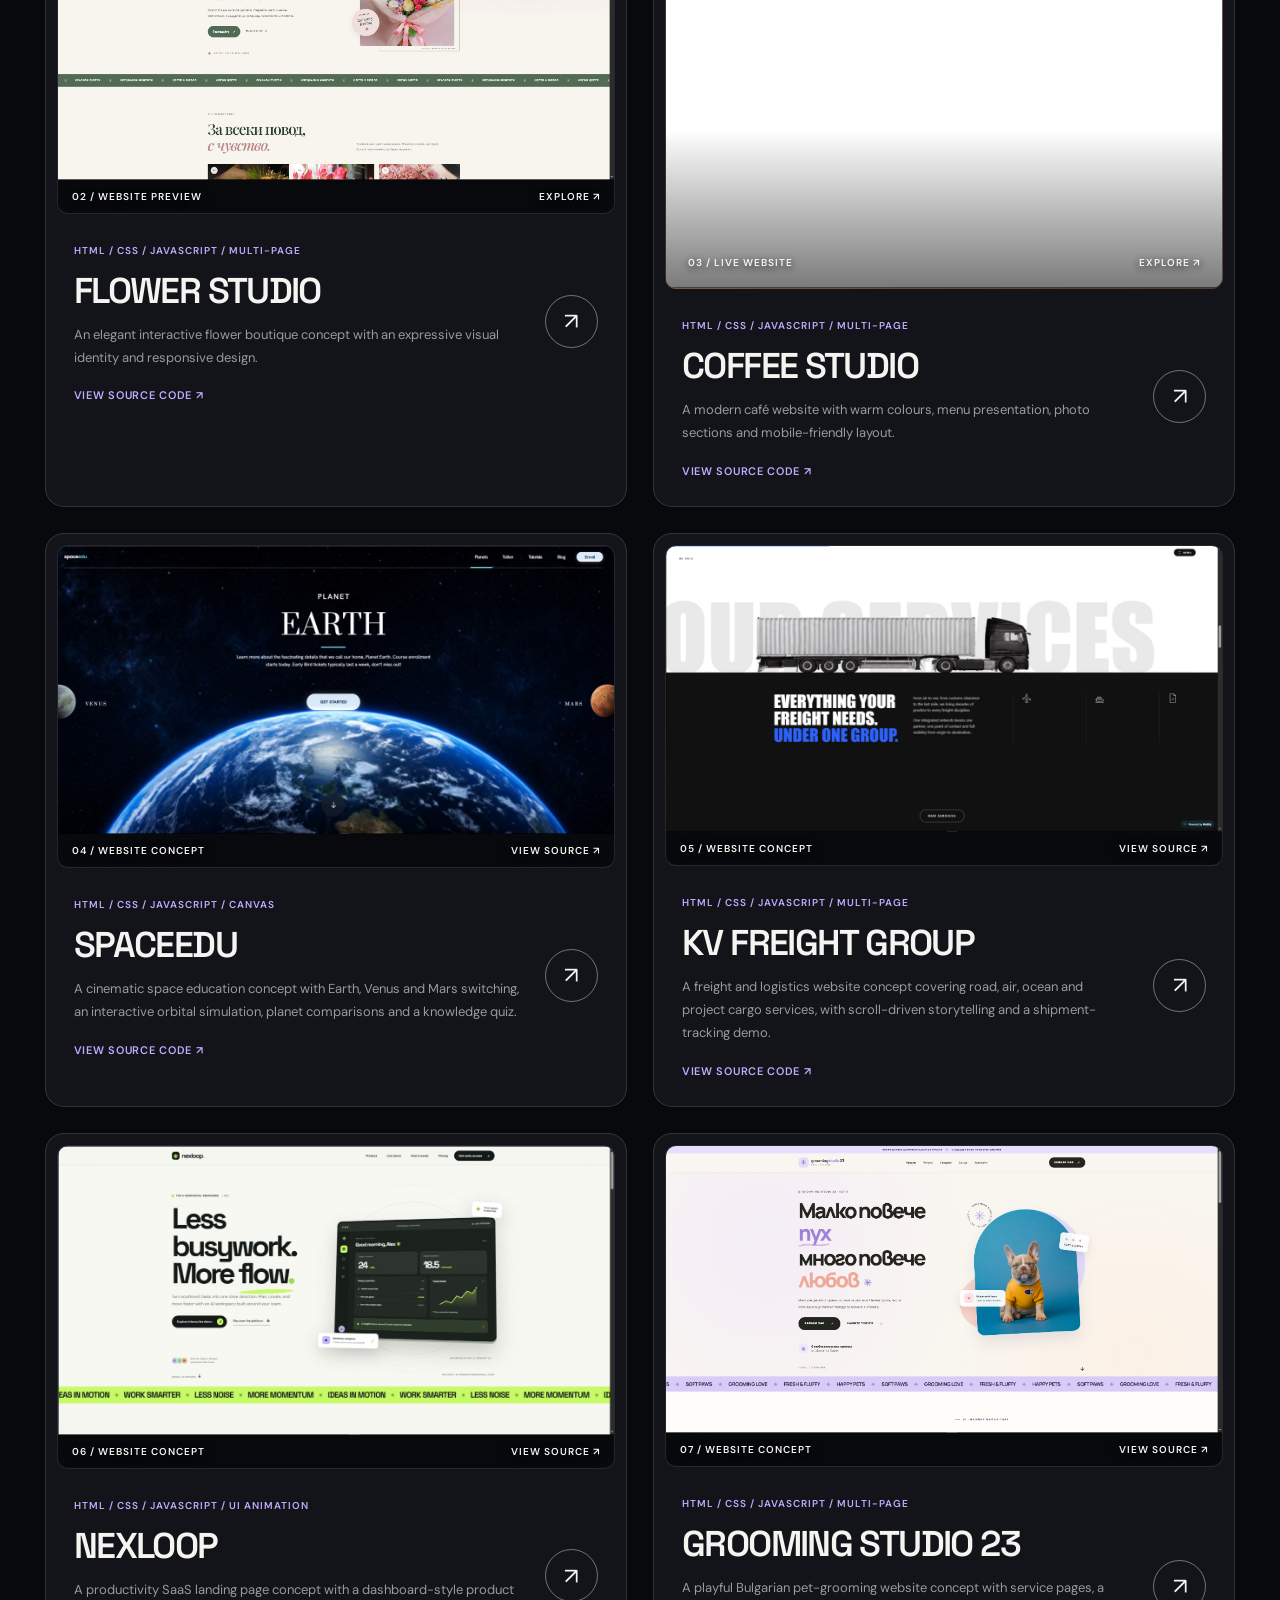
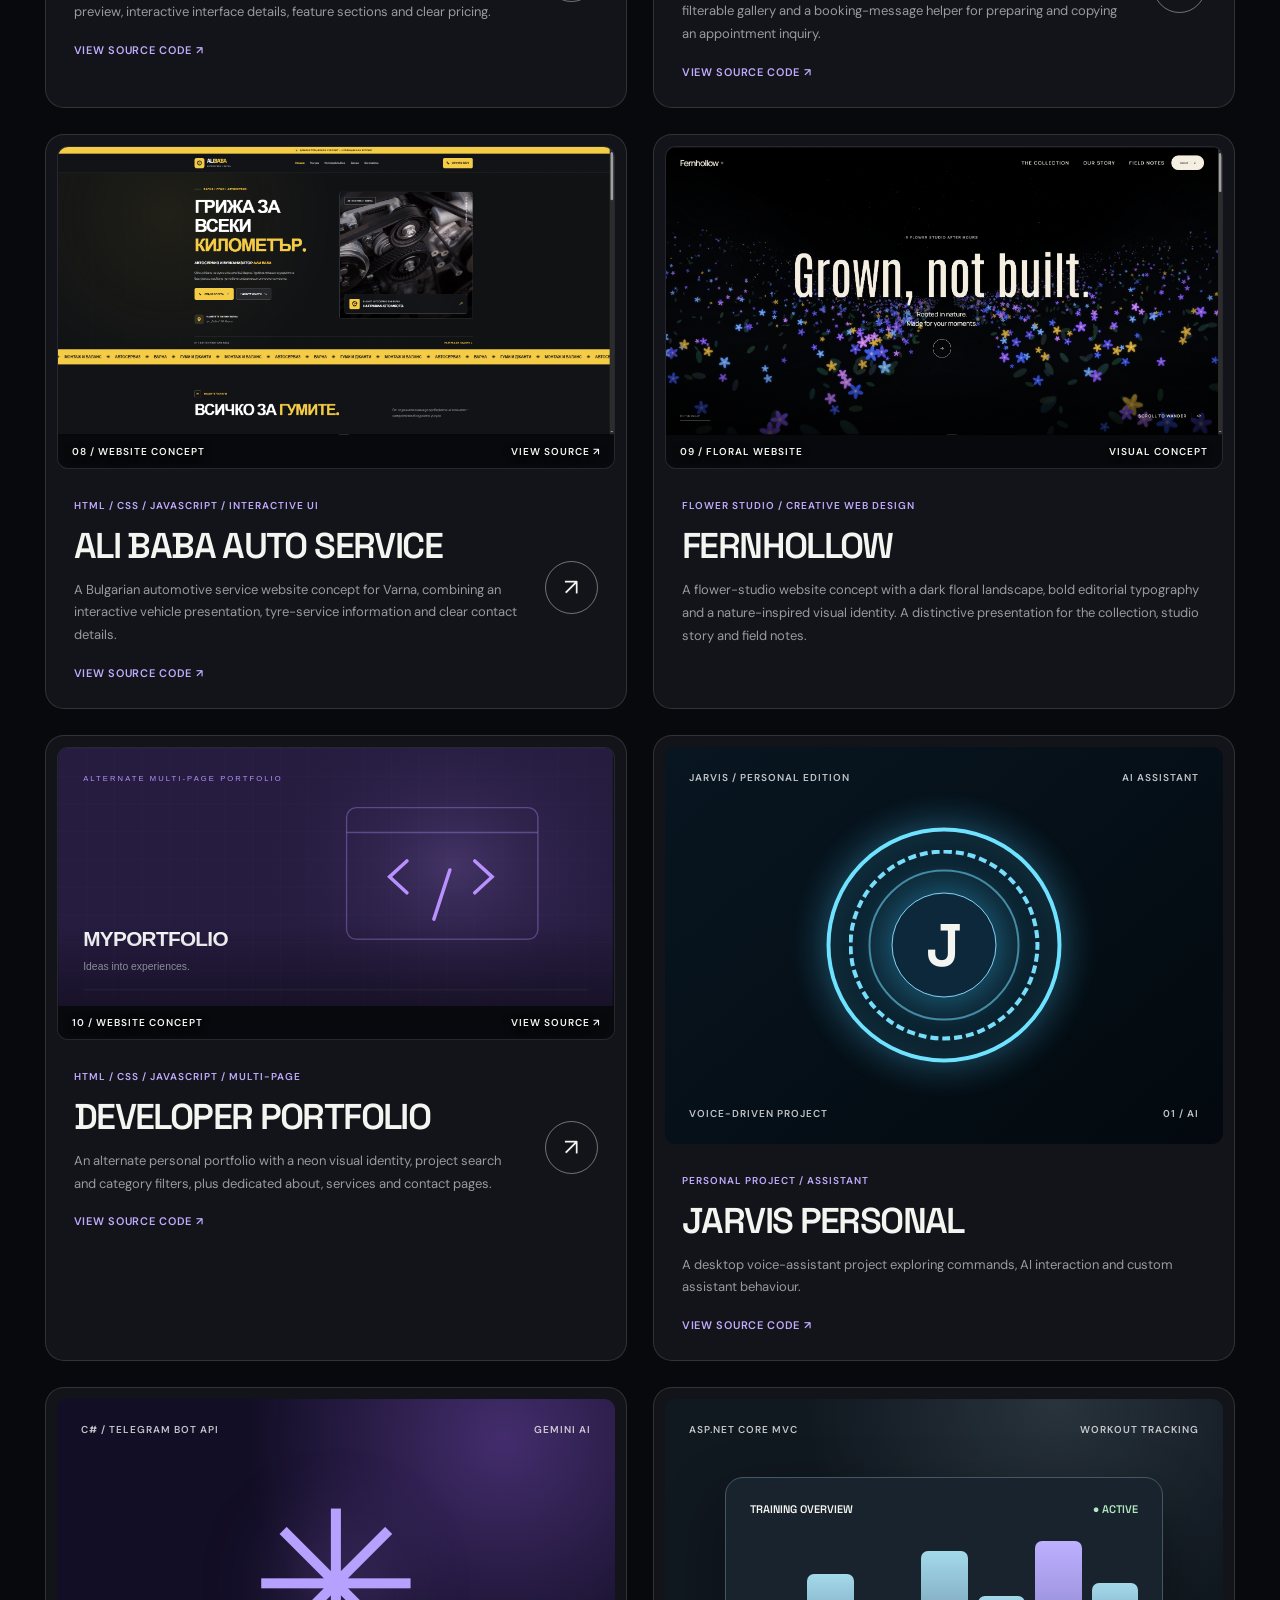
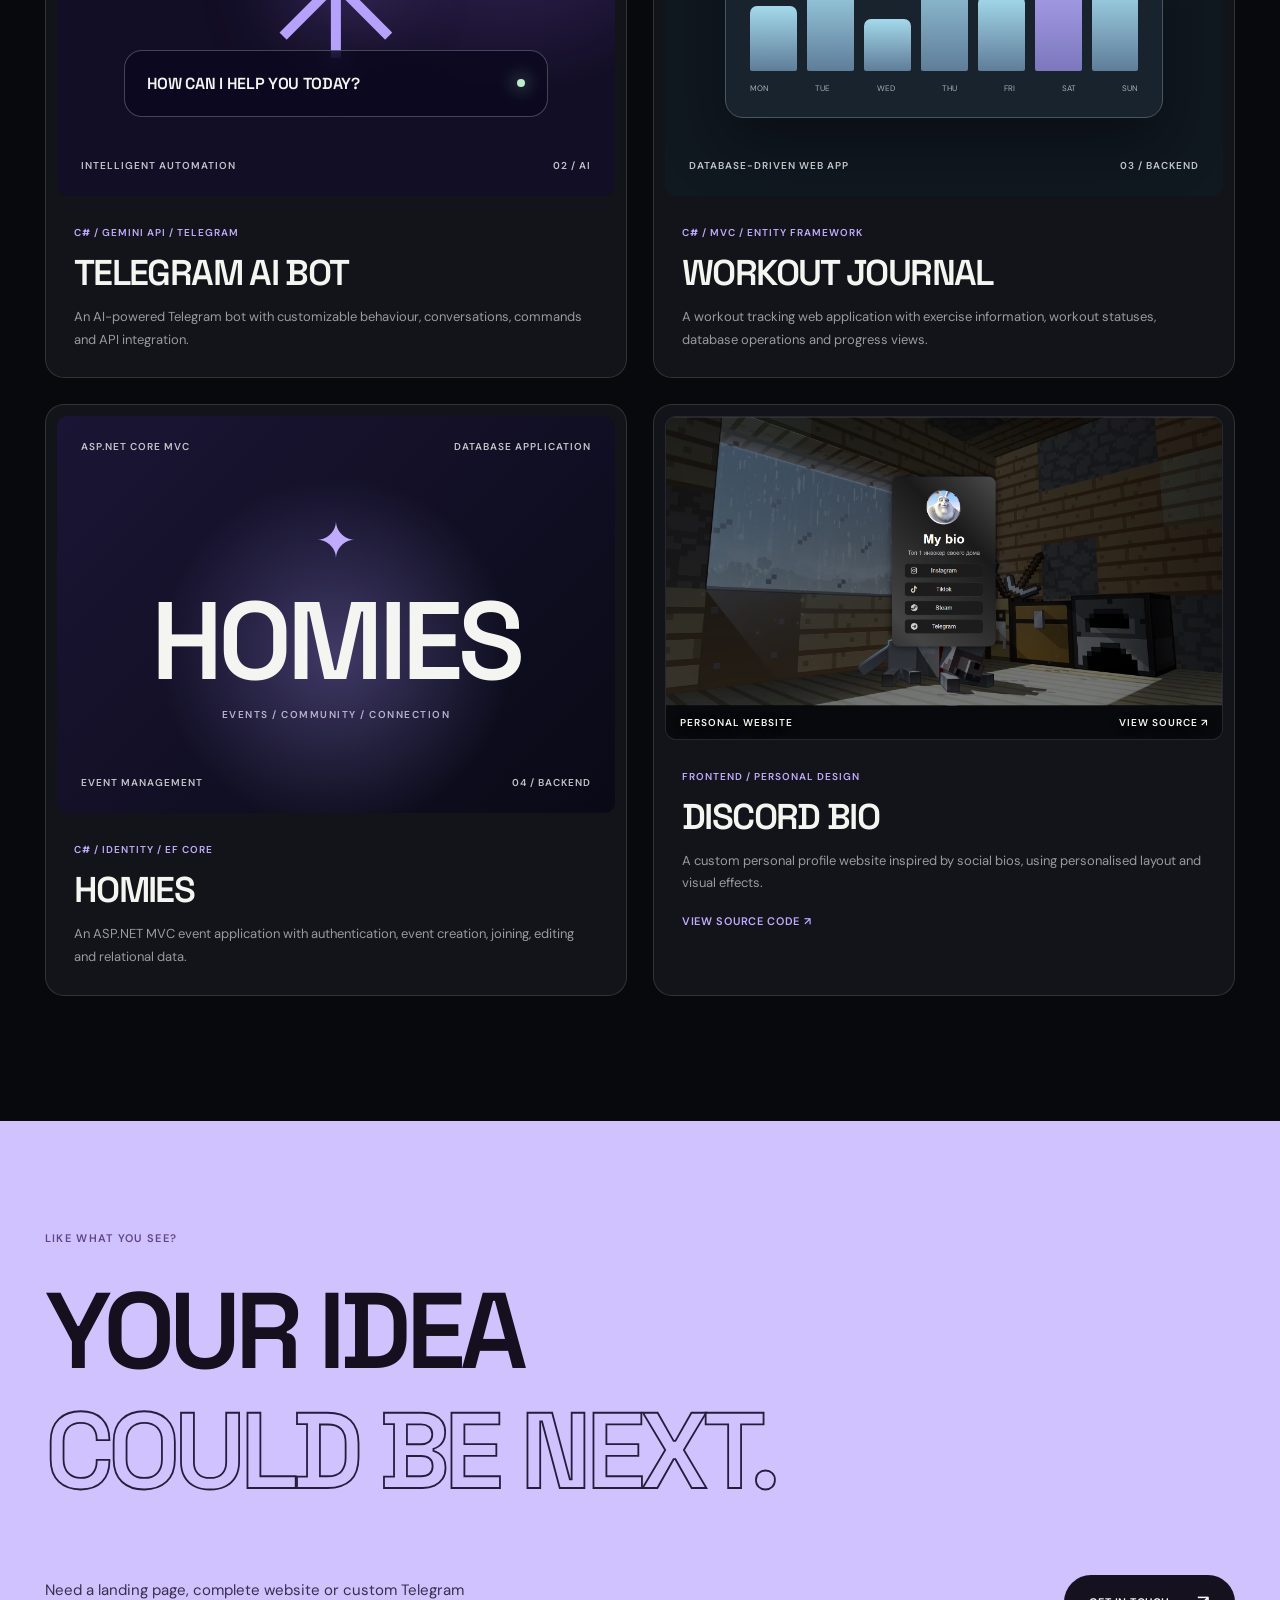
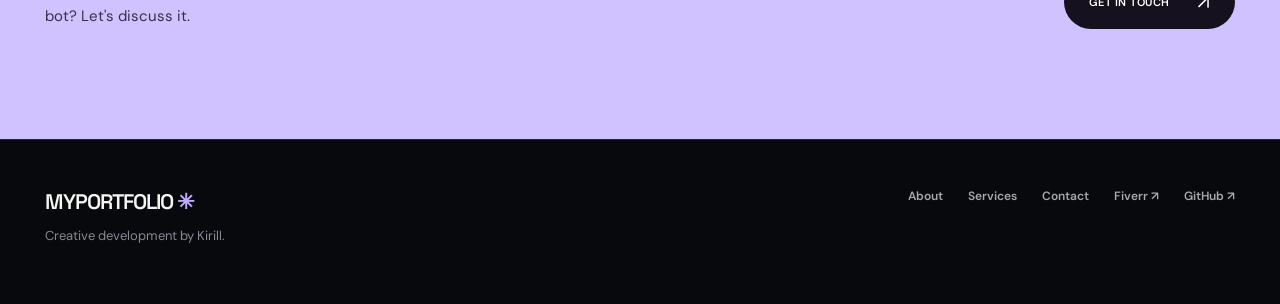
==== commit 04514b39: "Use owner screenshots for project covers and showcase Fernhollow" ====
--- a/projects.html
+++ b/projects.html
@@ -58,9 +58,9 @@
                 </article>
 
                 <article class="project-card" data-category="web" id="flowers">
-                    <a class="preview-link preview-flower" href="https://interactiveflowershop.netlify.app" target="_blank" rel="noopener noreferrer" aria-label="Open Flower Studio">
-                        <div class="live-preview"><iframe src="https://interactiveflowershop.netlify.app" loading="lazy" tabindex="-1" title="Flower Studio live website preview" scrolling="no"></iframe></div>
-                        <div class="preview-overlay"><span>02 / LIVE WEBSITE</span><span>EXPLORE ↗</span></div>
+                    <a class="preview-link preview-flower project-cover screenshot-cover" href="https://interactiveflowershop.netlify.app" target="_blank" rel="noopener noreferrer" aria-label="Open Flower Studio">
+                        <img src="images/projects/flowers.png" alt="Flower Studio website screenshot" width="1919" height="989" loading="lazy" decoding="async">
+                        <div class="preview-overlay"><span>02 / WEBSITE PREVIEW</span><span>EXPLORE ↗</span></div>
                     </a>
                     <div class="project-details">
                         <div><span class="project-tag">HTML / CSS / JAVASCRIPT / MULTI-PAGE</span><h3>FLOWER STUDIO</h3><p>An elegant interactive flower boutique concept with an expressive visual identity and responsive design.</p><a class="project-extra-link" href="https://github.com/FreelanceByKyryl/YourCompanyFlowers" target="_blank" rel="noopener noreferrer">VIEW SOURCE CODE ↗</a></div>
@@ -80,8 +80,8 @@
                 </article>
 
                 <article class="project-card" data-category="web" id="spaceedu">
-                    <a class="preview-link project-cover" href="https://github.com/FreelanceByKyryl/spaceplanet" target="_blank" rel="noopener noreferrer" aria-label="View SpaceEdu source code">
-                        <img src="images/projects/spaceedu.svg" alt="Illustrated project cover for SpaceEdu" width="800" height="420" loading="lazy" decoding="async">
+                    <a class="preview-link project-cover screenshot-cover" href="https://github.com/FreelanceByKyryl/spaceplanet" target="_blank" rel="noopener noreferrer" aria-label="View SpaceEdu source code">
+                        <img src="images/projects/spaceedu.png" alt="SpaceEdu website screenshot" width="1280" height="664" loading="lazy" decoding="async">
                         <div class="preview-overlay"><span>04 / WEBSITE CONCEPT</span><span>VIEW SOURCE ↗</span></div>
                     </a>
                     <div class="project-details">
@@ -91,8 +91,8 @@
                 </article>
 
                 <article class="project-card" data-category="web" id="kv-freight">
-                    <a class="preview-link project-cover" href="https://github.com/FreelanceByKyryl/kv-freight" target="_blank" rel="noopener noreferrer" aria-label="View KV Freight Group source code">
-                        <img src="images/projects/kv-freight.svg" alt="Illustrated project cover for KV Freight Group" width="800" height="420" loading="lazy" decoding="async">
+                    <a class="preview-link project-cover screenshot-cover" href="https://github.com/FreelanceByKyryl/kv-freight" target="_blank" rel="noopener noreferrer" aria-label="View KV Freight Group source code">
+                        <img src="images/projects/kv-freight.png" alt="KV Freight Group website screenshot" width="1280" height="660" loading="lazy" decoding="async">
                         <div class="preview-overlay"><span>05 / WEBSITE CONCEPT</span><span>VIEW SOURCE ↗</span></div>
                     </a>
                     <div class="project-details">
@@ -102,8 +102,8 @@
                 </article>
 
                 <article class="project-card" data-category="web" id="nexloop">
-                    <a class="preview-link project-cover" href="https://github.com/FreelanceByKyryl/assasproject" target="_blank" rel="noopener noreferrer" aria-label="View NEXLOOP source code">
-                        <img src="images/projects/nexloop.svg" alt="Illustrated project cover for NEXLOOP" width="800" height="420" loading="lazy" decoding="async">
+                    <a class="preview-link project-cover screenshot-cover" href="https://github.com/FreelanceByKyryl/assasproject" target="_blank" rel="noopener noreferrer" aria-label="View NEXLOOP source code">
+                        <img src="images/projects/nexloop.png" alt="NEXLOOP website screenshot" width="1280" height="665" loading="lazy" decoding="async">
                         <div class="preview-overlay"><span>06 / WEBSITE CONCEPT</span><span>VIEW SOURCE ↗</span></div>
                     </a>
                     <div class="project-details">
@@ -113,8 +113,8 @@
                 </article>
 
                 <article class="project-card" data-category="web" id="grooming">
-                    <a class="preview-link project-cover" href="https://github.com/FreelanceByKyryl/grooming" target="_blank" rel="noopener noreferrer" aria-label="View Grooming Studio 23 source code">
-                        <img src="images/projects/grooming.svg" alt="Illustrated project cover for Grooming Studio 23" width="800" height="420" loading="lazy" decoding="async">
+                    <a class="preview-link project-cover screenshot-cover" href="https://github.com/FreelanceByKyryl/grooming" target="_blank" rel="noopener noreferrer" aria-label="View Grooming Studio 23 source code">
+                        <img src="images/projects/grooming.png" alt="Grooming Studio 23 website screenshot" width="1919" height="993" loading="lazy" decoding="async">
                         <div class="preview-overlay"><span>07 / WEBSITE CONCEPT</span><span>VIEW SOURCE ↗</span></div>
                     </a>
                     <div class="project-details">
@@ -124,20 +124,30 @@
                 </article>
 
                 <article class="project-card" data-category="web" id="alibaba">
-                    <a class="preview-link project-cover" href="https://github.com/FreelanceByKyryl/alibabacars" target="_blank" rel="noopener noreferrer" aria-label="View Ali Baba Auto Service source code">
-                        <img src="images/projects/alibaba.svg" alt="Illustrated project cover for Ali Baba Auto Service" width="800" height="420" loading="lazy" decoding="async">
+                    <a class="preview-link project-cover screenshot-cover" href="https://github.com/FreelanceByKyryl/alibabacars" target="_blank" rel="noopener noreferrer" aria-label="View Ali Baba Auto Service source code">
+                        <img src="images/projects/alibaba.png" alt="Ali Baba Auto Service website screenshot" width="1918" height="993" loading="lazy" decoding="async">
                         <div class="preview-overlay"><span>08 / WEBSITE CONCEPT</span><span>VIEW SOURCE ↗</span></div>
                     </a>
                     <div class="project-details">
                         <div><span class="project-tag">HTML / CSS / JAVASCRIPT / INTERACTIVE UI</span><h3>ALI BABA AUTO SERVICE</h3><p>A Bulgarian automotive service website concept for Varna, combining an interactive vehicle presentation, tyre-service information and clear contact details.</p><a class="project-extra-link" href="https://github.com/FreelanceByKyryl/alibabacars" target="_blank" rel="noopener noreferrer">VIEW SOURCE CODE ↗</a></div>
                         <a class="round-arrow" href="https://github.com/FreelanceByKyryl/alibabacars" target="_blank" rel="noopener noreferrer" aria-label="View Ali Baba Auto Service source code">↗</a>
+                    </div>
+                </article>
+
+                <article class="project-card" data-category="web" id="fernhollow">
+                    <div class="preview-link project-cover screenshot-cover">
+                        <img src="images/projects/fernhollow.png" alt="Fernhollow website screenshot" width="1919" height="996" loading="lazy" decoding="async">
+                        <div class="preview-overlay"><span>09 / FLORAL WEBSITE</span><span>VISUAL CONCEPT</span></div>
+                    </div>
+                    <div class="project-details">
+                        <div><span class="project-tag">FLOWER STUDIO / CREATIVE WEB DESIGN</span><h3>FERNHOLLOW</h3><p>A flower-studio website concept with a dark floral landscape, bold editorial typography and a nature-inspired visual identity. A distinctive presentation for the collection, studio story and field notes.</p></div>
                     </div>
                 </article>
 
                 <article class="project-card" data-category="web" id="developer-portfolio">
                     <a class="preview-link project-cover" href="https://github.com/FreelanceByKyryl/MyPortfolio" target="_blank" rel="noopener noreferrer" aria-label="View Developer Portfolio source code">
                         <img src="images/projects/developer-portfolio.svg" alt="Illustrated project cover for Developer Portfolio" width="800" height="420" loading="lazy" decoding="async">
-                        <div class="preview-overlay"><span>09 / WEBSITE CONCEPT</span><span>VIEW SOURCE ↗</span></div>
+                        <div class="preview-overlay"><span>10 / WEBSITE CONCEPT</span><span>VIEW SOURCE ↗</span></div>
                     </a>
                     <div class="project-details">
                         <div><span class="project-tag">HTML / CSS / JAVASCRIPT / MULTI-PAGE</span><h3>DEVELOPER PORTFOLIO</h3><p>An alternate personal portfolio with a neon visual identity, project search and category filters, plus dedicated about, services and contact pages.</p><a class="project-extra-link" href="https://github.com/FreelanceByKyryl/MyPortfolio" target="_blank" rel="noopener noreferrer">VIEW SOURCE CODE ↗</a></div>
@@ -195,13 +205,12 @@
                 </article>
 
                 <article class="project-card" data-category="web" id="discord">
-                    <div class="concept-preview concept-discord">
-                        <div class="concept-top"><span>PERSONAL WEBSITE</span><span>FRONTEND</span></div>
-                        <div class="bio-demo"><span class="bio-avatar">✳</span><strong>PERSONAL BIO</strong><small>WEB IDENTITY / SOCIAL LINKS</small></div>
-                        <div class="concept-bottom"><span>HTML / CSS / JS</span><span>05 / WEB</span></div>
-                    </div>
-                    <div class="project-details">
-                        <div><span class="project-tag">FRONTEND / PERSONAL DESIGN</span><h3>DISCORD BIO</h3><p>A custom personal profile website inspired by social bios, using personalised layout and visual effects.</p></div>
+                    <a class="preview-link project-cover screenshot-cover" href="https://github.com/MuscuLopnul/Bio---Discord" target="_blank" rel="noopener noreferrer" aria-label="View Discord Bio source code">
+                        <img src="images/projects/discord.png" alt="Discord Bio website screenshot" width="1919" height="994" loading="lazy" decoding="async">
+                        <div class="preview-overlay"><span>PERSONAL WEBSITE</span><span>VIEW SOURCE ↗</span></div>
+                    </a>
+                    <div class="project-details">
+                        <div><span class="project-tag">FRONTEND / PERSONAL DESIGN</span><h3>DISCORD BIO</h3><p>A custom personal profile website inspired by social bios, using personalised layout and visual effects.</p><a class="project-extra-link" href="https://github.com/MuscuLopnul/Bio---Discord" target="_blank" rel="noopener noreferrer">VIEW SOURCE CODE ↗</a></div>
                     </div>
                 </article>
             </div>
--- a/style.css
+++ b/style.css
@@ -793,7 +793,7 @@
     background: linear-gradient(130deg,#6d4931,#23150f);
 }
 
-/* Local illustrated covers keep source-only projects independent of remote embeds. */
+/* Local covers keep project previews independent of remote embeds. */
 .preview-link.project-cover {
     height: auto;
     aspect-ratio: 800 / 420;
@@ -813,6 +813,23 @@
     width: 100%;
     height: 100%;
     object-fit: contain;
+}
+
+/* Keep the complete supplied screenshot visible, with its caption below it. */
+.preview-link.screenshot-cover {
+    aspect-ratio: auto;
+}
+
+.screenshot-cover img {
+    height: auto;
+}
+
+.screenshot-cover .preview-overlay {
+    position: static;
+}
+
+.screenshot-cover::after {
+    display: none;
 }
 
 .live-preview {
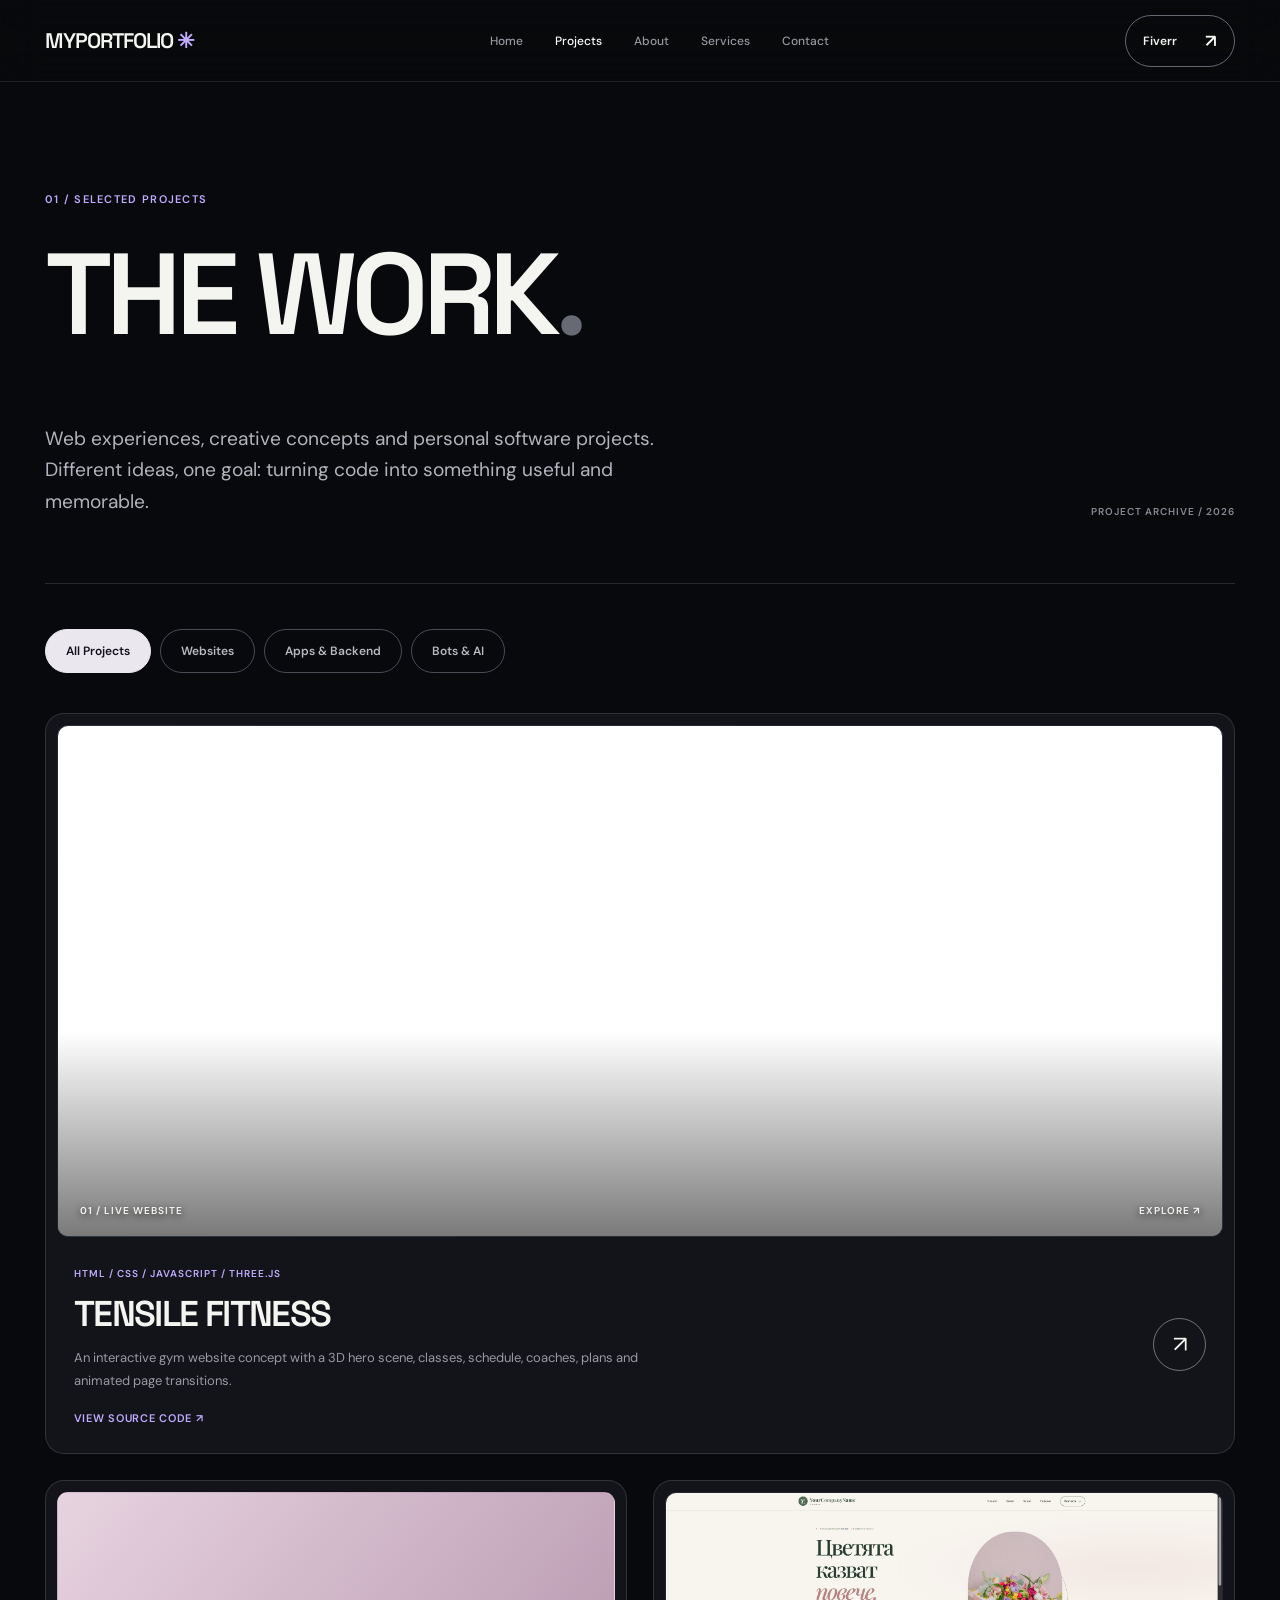
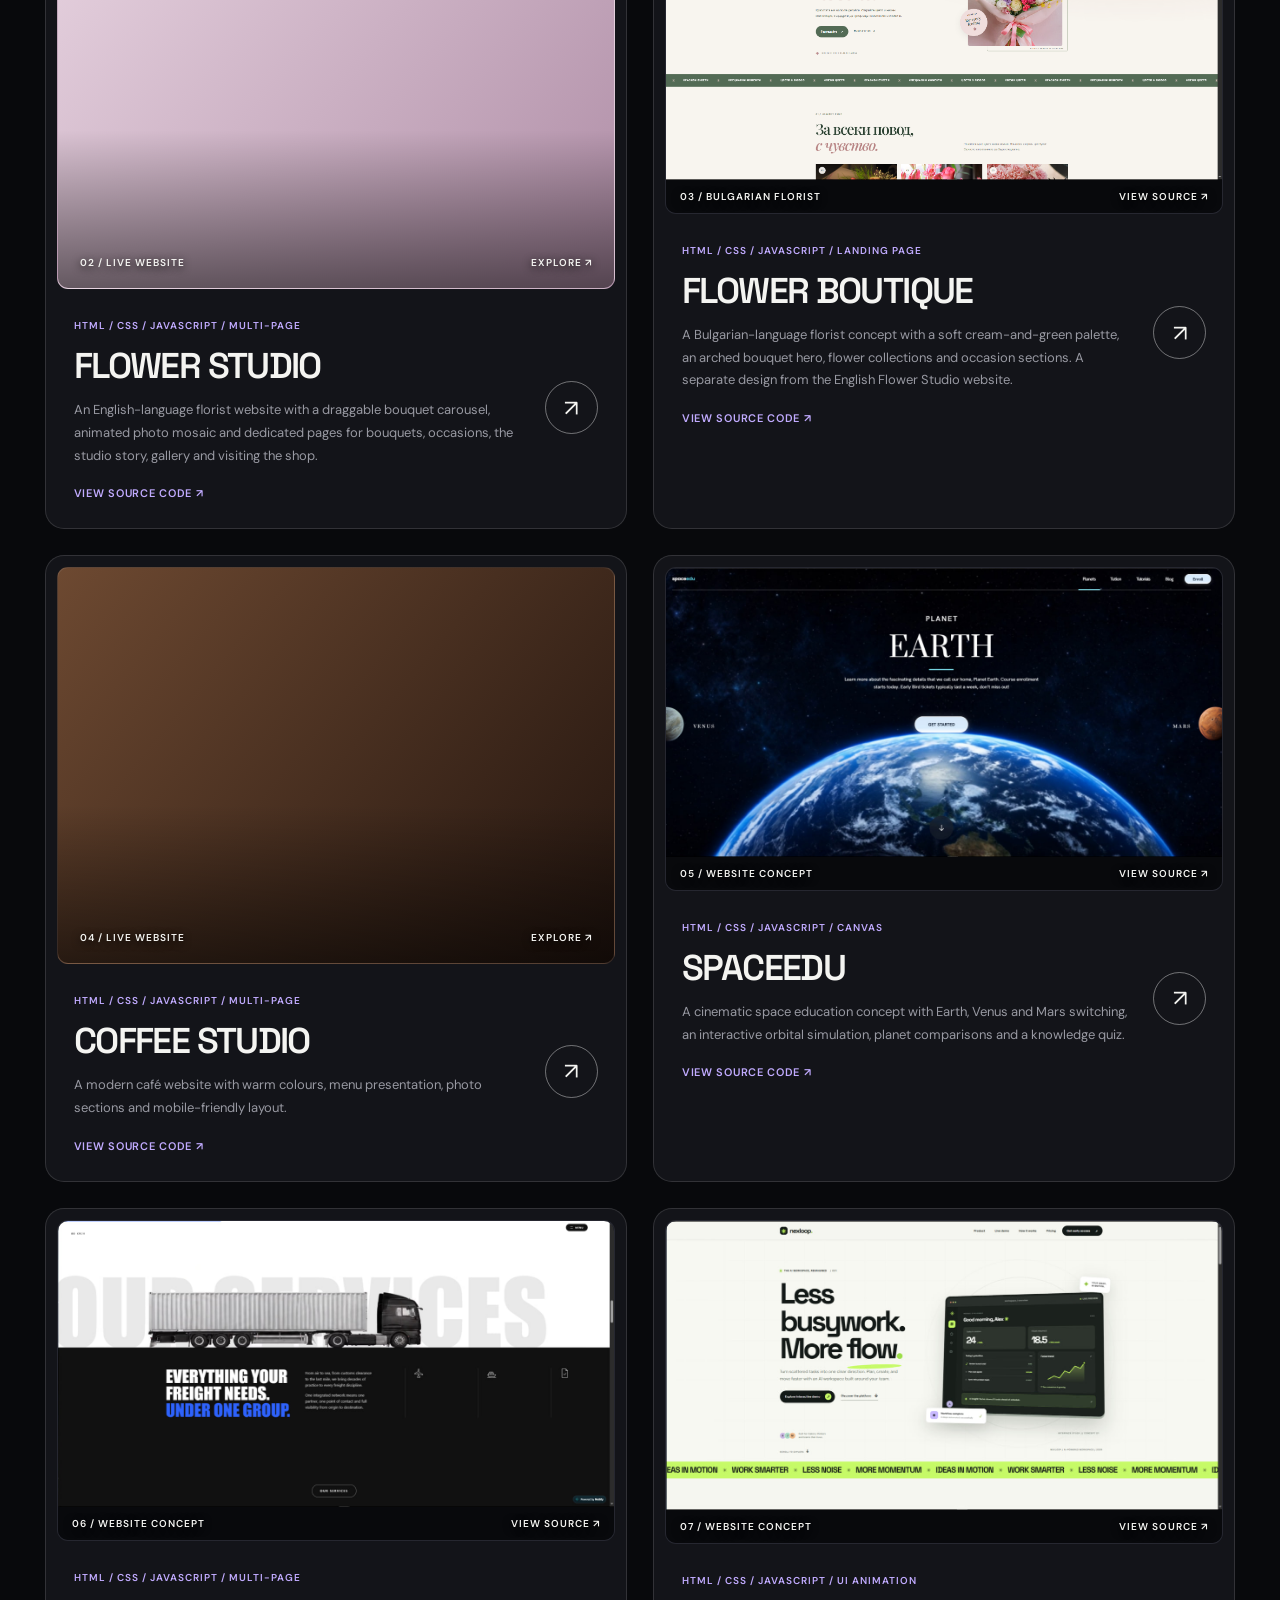
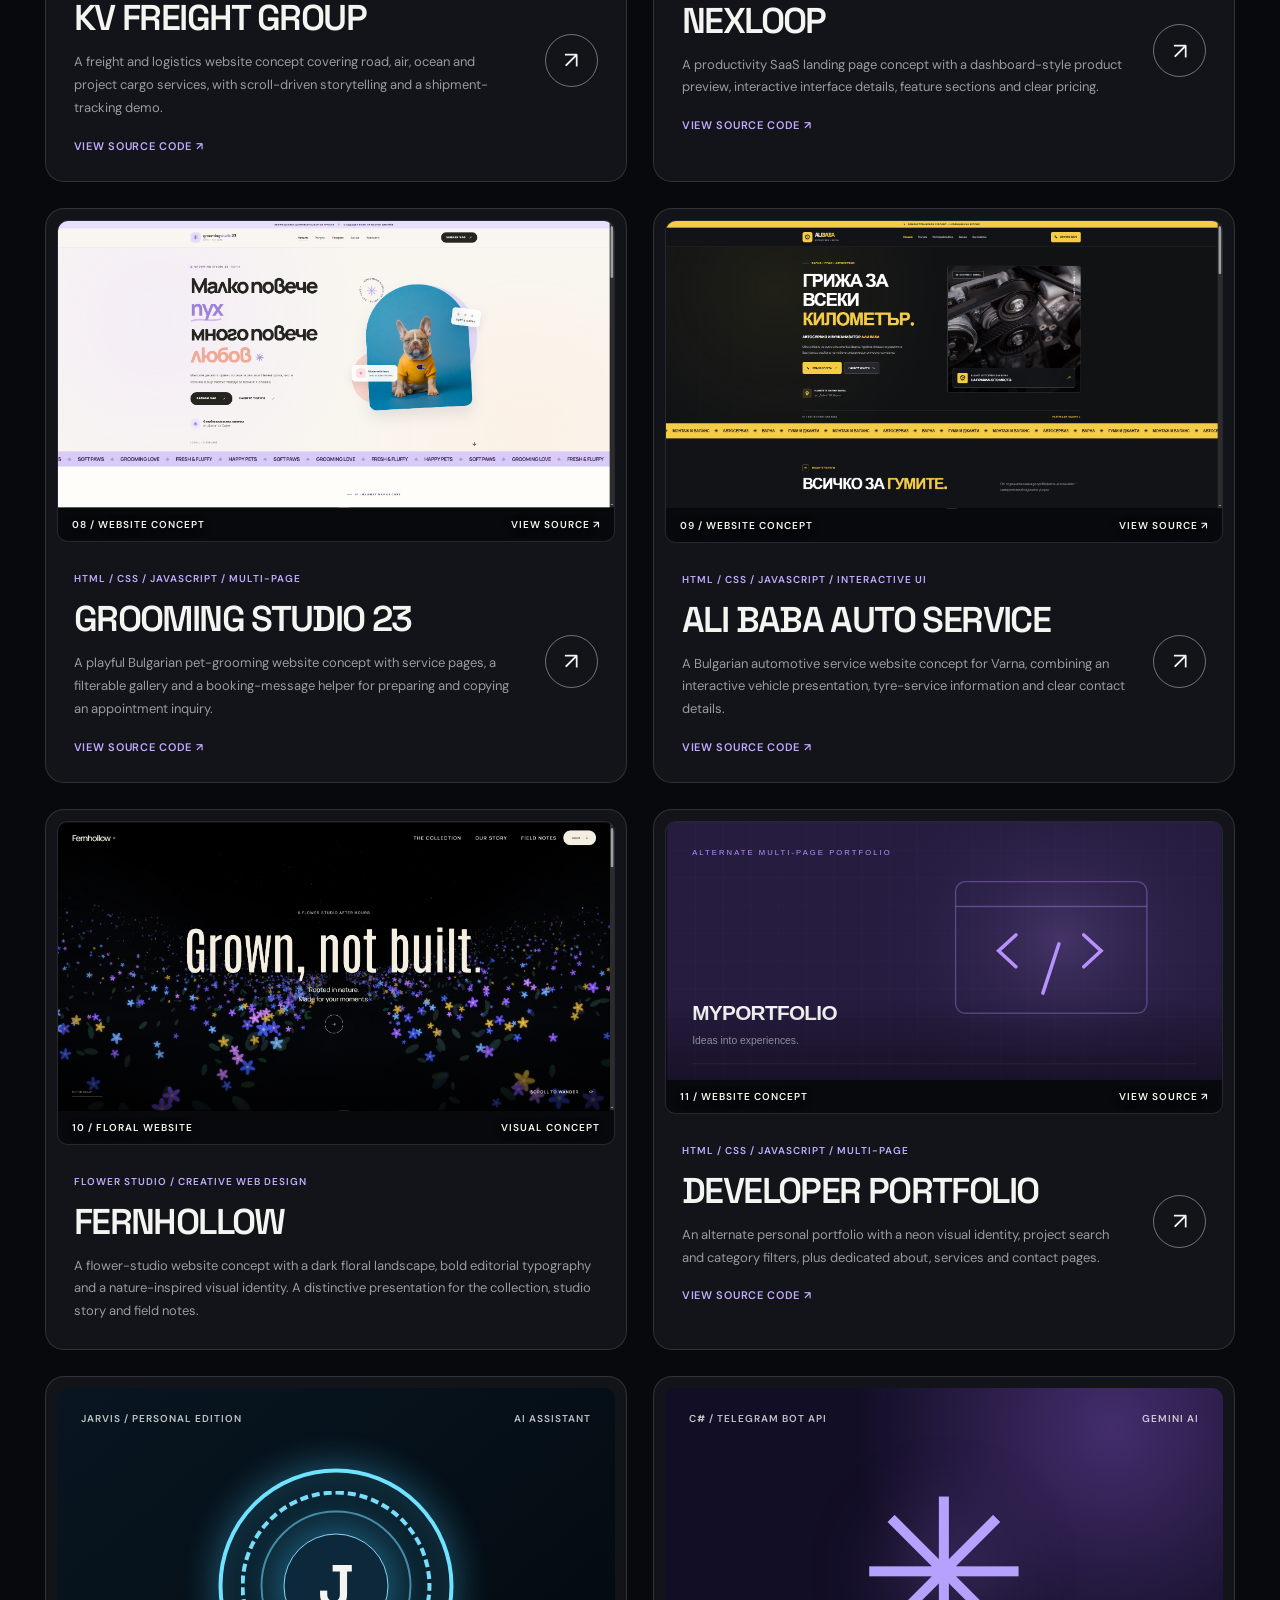
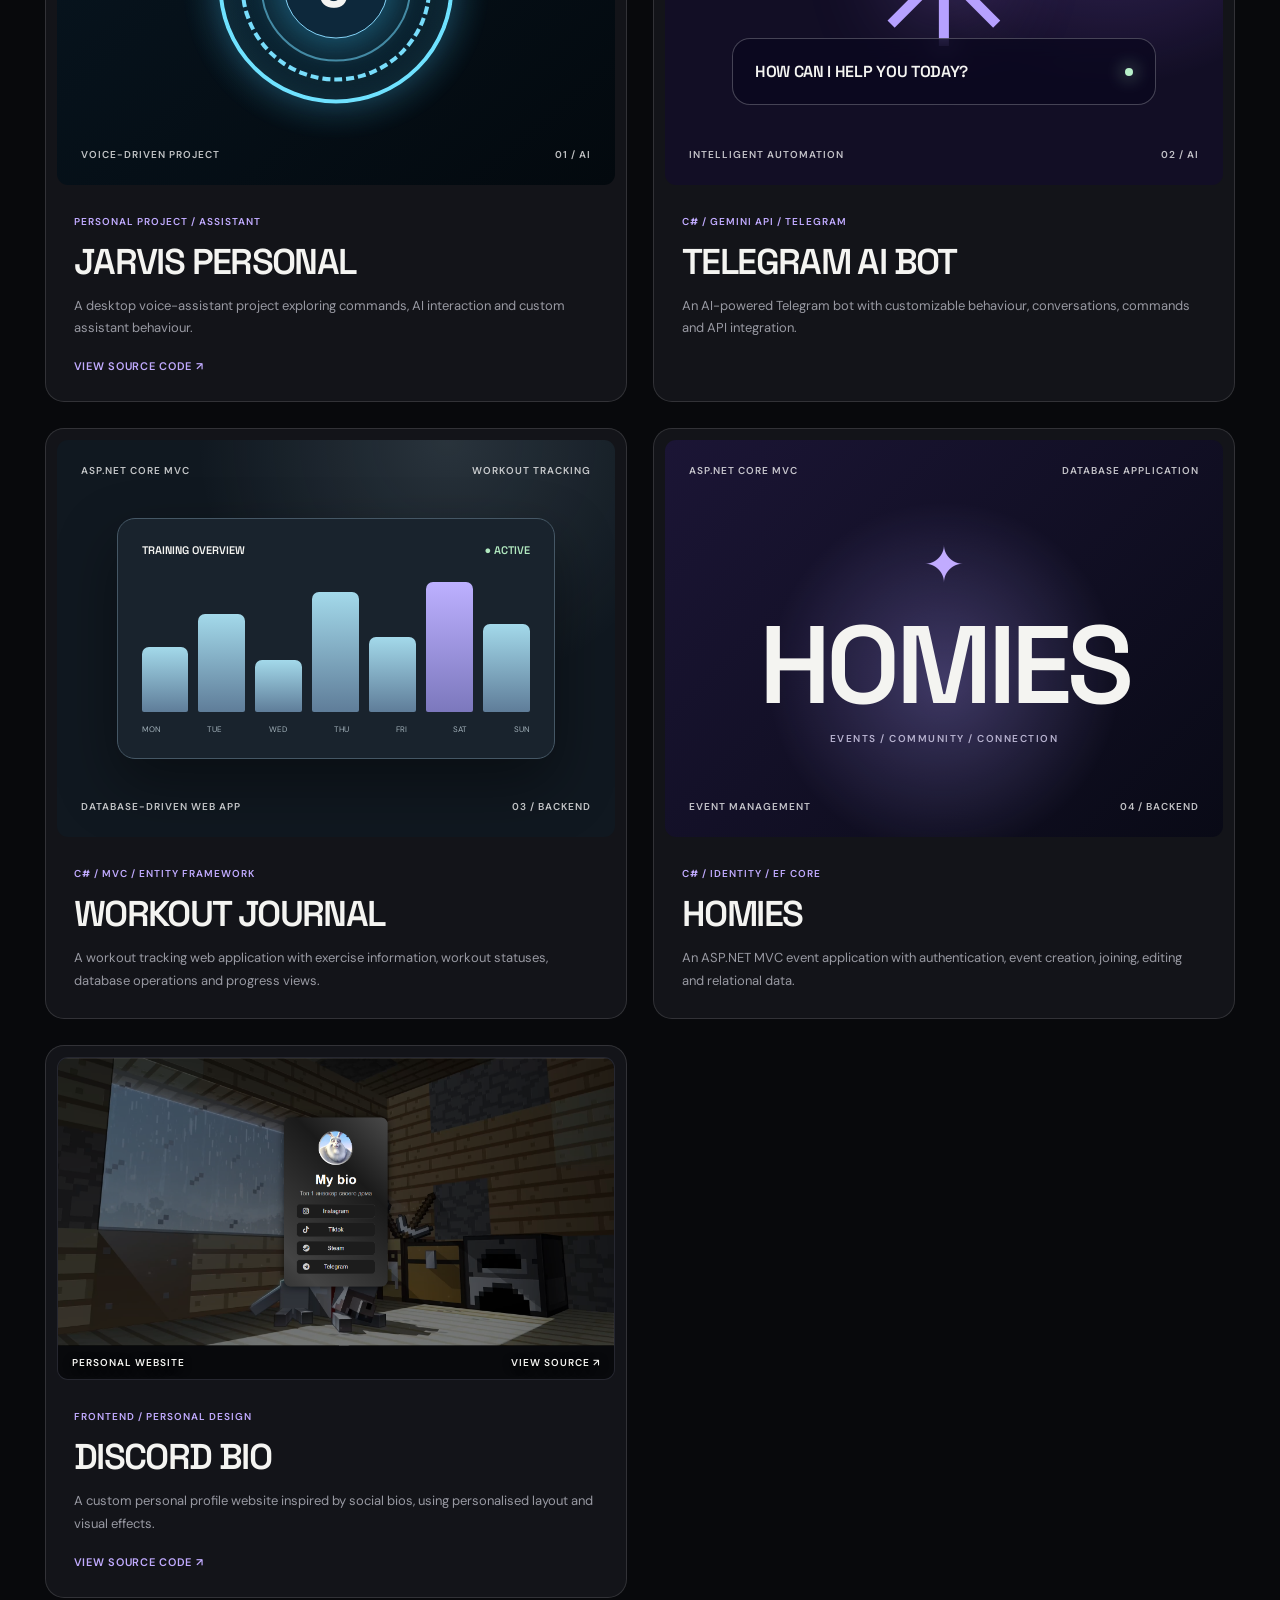
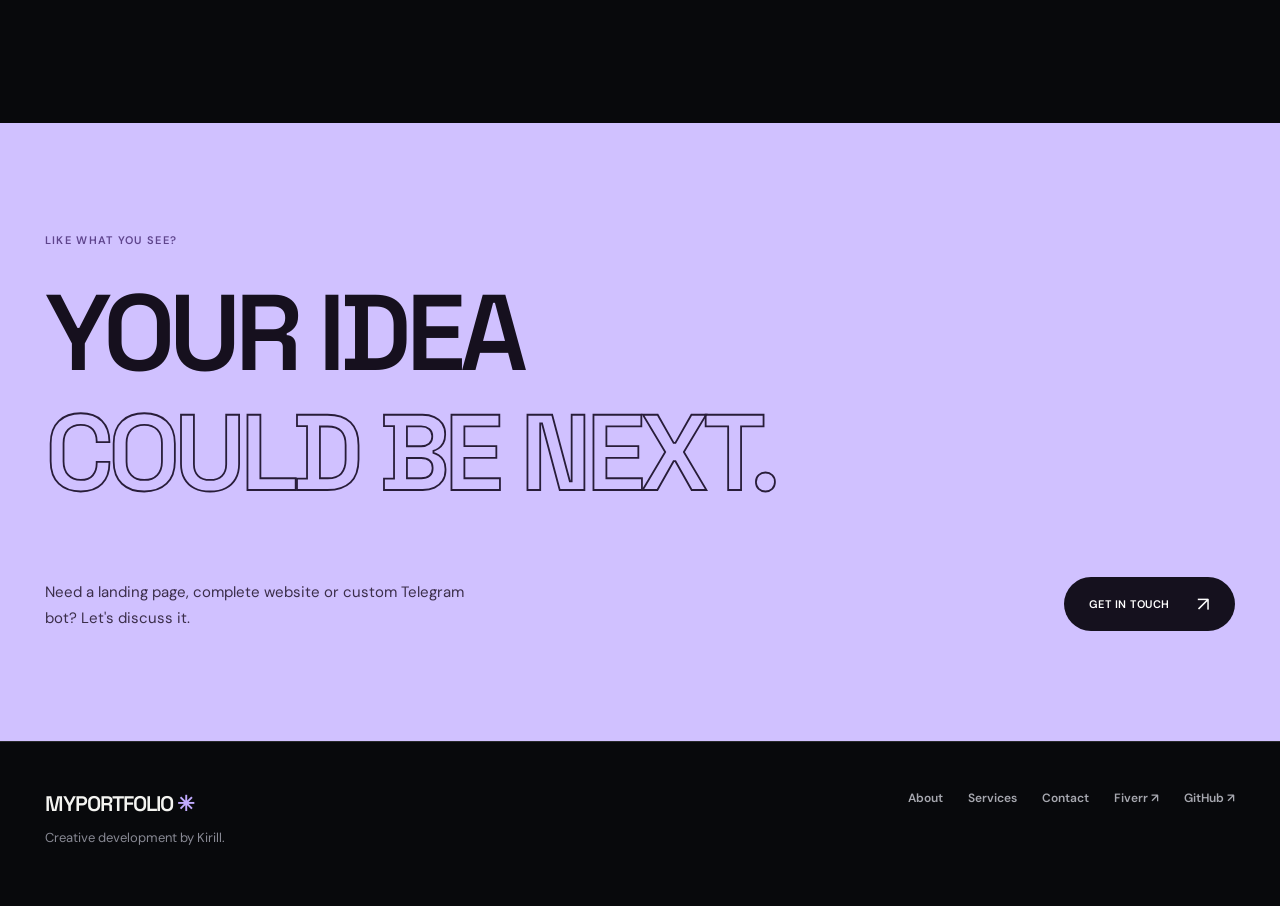
==== commit d4f9859c: "Separate English Flower Studio and Bulgarian Flower Boutique" ====
--- a/projects.html
+++ b/projects.html
@@ -58,20 +58,31 @@
                 </article>
 
                 <article class="project-card" data-category="web" id="flowers">
-                    <a class="preview-link preview-flower project-cover screenshot-cover" href="https://interactiveflowershop.netlify.app" target="_blank" rel="noopener noreferrer" aria-label="Open Flower Studio">
-                        <img src="images/projects/flowers.png" alt="Flower Studio website screenshot" width="1919" height="989" loading="lazy" decoding="async">
-                        <div class="preview-overlay"><span>02 / WEBSITE PREVIEW</span><span>EXPLORE ↗</span></div>
-                    </a>
-                    <div class="project-details">
-                        <div><span class="project-tag">HTML / CSS / JAVASCRIPT / MULTI-PAGE</span><h3>FLOWER STUDIO</h3><p>An elegant interactive flower boutique concept with an expressive visual identity and responsive design.</p><a class="project-extra-link" href="https://github.com/FreelanceByKyryl/YourCompanyFlowers" target="_blank" rel="noopener noreferrer">VIEW SOURCE CODE ↗</a></div>
+                    <a class="preview-link preview-flower" href="https://interactiveflowershop.netlify.app" target="_blank" rel="noopener noreferrer" aria-label="Open Flower Studio">
+                        <div class="live-preview"><iframe src="https://interactiveflowershop.netlify.app" loading="lazy" tabindex="-1" title="Flower Studio live website preview" scrolling="no"></iframe></div>
+                        <div class="preview-overlay"><span>02 / LIVE WEBSITE</span><span>EXPLORE ↗</span></div>
+                    </a>
+                    <div class="project-details">
+                        <div><span class="project-tag">HTML / CSS / JAVASCRIPT / MULTI-PAGE</span><h3>FLOWER STUDIO</h3><p>An English-language florist website with a draggable bouquet carousel, animated photo mosaic and dedicated pages for bouquets, occasions, the studio story, gallery and visiting the shop.</p><a class="project-extra-link" href="https://github.com/FreelanceByKyryl/YourCompanyFlowers" target="_blank" rel="noopener noreferrer">VIEW SOURCE CODE ↗</a></div>
                         <a class="round-arrow" href="https://interactiveflowershop.netlify.app" target="_blank" rel="noopener noreferrer" aria-label="Visit Flower Studio">↗</a>
+                    </div>
+                </article>
+
+                <article class="project-card" data-category="web" id="flower-boutique">
+                    <a class="preview-link project-cover screenshot-cover" href="https://github.com/FreelanceByKyryl/demoversionOfUTOPIAFLOWERS" target="_blank" rel="noopener noreferrer" aria-label="View Flower Boutique source code">
+                        <img src="images/projects/flower-boutique.png" alt="Flower Boutique Bulgarian website screenshot" width="1919" height="989" loading="lazy" decoding="async">
+                        <div class="preview-overlay"><span>03 / BULGARIAN FLORIST</span><span>VIEW SOURCE ↗</span></div>
+                    </a>
+                    <div class="project-details">
+                        <div><span class="project-tag">HTML / CSS / JAVASCRIPT / LANDING PAGE</span><h3>FLOWER BOUTIQUE</h3><p>A Bulgarian-language florist concept with a soft cream-and-green palette, an arched bouquet hero, flower collections and occasion sections. A separate design from the English Flower Studio website.</p><a class="project-extra-link" href="https://github.com/FreelanceByKyryl/demoversionOfUTOPIAFLOWERS" target="_blank" rel="noopener noreferrer">VIEW SOURCE CODE ↗</a></div>
+                        <a class="round-arrow" href="https://github.com/FreelanceByKyryl/demoversionOfUTOPIAFLOWERS" target="_blank" rel="noopener noreferrer" aria-label="View Flower Boutique source code">↗</a>
                     </div>
                 </article>
 
                 <article class="project-card" data-category="web" id="coffee">
                     <a class="preview-link preview-coffee" href="https://coffeesitedemo.netlify.app" target="_blank" rel="noopener noreferrer" aria-label="Open Coffee Studio">
                         <div class="live-preview"><iframe src="https://coffeesitedemo.netlify.app" loading="lazy" tabindex="-1" title="Coffee Studio live website preview" scrolling="no"></iframe></div>
-                        <div class="preview-overlay"><span>03 / LIVE WEBSITE</span><span>EXPLORE ↗</span></div>
+                        <div class="preview-overlay"><span>04 / LIVE WEBSITE</span><span>EXPLORE ↗</span></div>
                     </a>
                     <div class="project-details">
                         <div><span class="project-tag">HTML / CSS / JAVASCRIPT / MULTI-PAGE</span><h3>COFFEE STUDIO</h3><p>A modern café website with warm colours, menu presentation, photo sections and mobile-friendly layout.</p><a class="project-extra-link" href="https://github.com/FreelanceByKyryl/DemoversionOfKofia" target="_blank" rel="noopener noreferrer">VIEW SOURCE CODE ↗</a></div>
@@ -82,7 +93,7 @@
                 <article class="project-card" data-category="web" id="spaceedu">
                     <a class="preview-link project-cover screenshot-cover" href="https://github.com/FreelanceByKyryl/spaceplanet" target="_blank" rel="noopener noreferrer" aria-label="View SpaceEdu source code">
                         <img src="images/projects/spaceedu.png" alt="SpaceEdu website screenshot" width="1280" height="664" loading="lazy" decoding="async">
-                        <div class="preview-overlay"><span>04 / WEBSITE CONCEPT</span><span>VIEW SOURCE ↗</span></div>
+                        <div class="preview-overlay"><span>05 / WEBSITE CONCEPT</span><span>VIEW SOURCE ↗</span></div>
                     </a>
                     <div class="project-details">
                         <div><span class="project-tag">HTML / CSS / JAVASCRIPT / CANVAS</span><h3>SPACEEDU</h3><p>A cinematic space education concept with Earth, Venus and Mars switching, an interactive orbital simulation, planet comparisons and a knowledge quiz.</p><a class="project-extra-link" href="https://github.com/FreelanceByKyryl/spaceplanet" target="_blank" rel="noopener noreferrer">VIEW SOURCE CODE ↗</a></div>
@@ -93,7 +104,7 @@
                 <article class="project-card" data-category="web" id="kv-freight">
                     <a class="preview-link project-cover screenshot-cover" href="https://github.com/FreelanceByKyryl/kv-freight" target="_blank" rel="noopener noreferrer" aria-label="View KV Freight Group source code">
                         <img src="images/projects/kv-freight.png" alt="KV Freight Group website screenshot" width="1280" height="660" loading="lazy" decoding="async">
-                        <div class="preview-overlay"><span>05 / WEBSITE CONCEPT</span><span>VIEW SOURCE ↗</span></div>
+                        <div class="preview-overlay"><span>06 / WEBSITE CONCEPT</span><span>VIEW SOURCE ↗</span></div>
                     </a>
                     <div class="project-details">
                         <div><span class="project-tag">HTML / CSS / JAVASCRIPT / MULTI-PAGE</span><h3>KV FREIGHT GROUP</h3><p>A freight and logistics website concept covering road, air, ocean and project cargo services, with scroll-driven storytelling and a shipment-tracking demo.</p><a class="project-extra-link" href="https://github.com/FreelanceByKyryl/kv-freight" target="_blank" rel="noopener noreferrer">VIEW SOURCE CODE ↗</a></div>
@@ -104,7 +115,7 @@
                 <article class="project-card" data-category="web" id="nexloop">
                     <a class="preview-link project-cover screenshot-cover" href="https://github.com/FreelanceByKyryl/assasproject" target="_blank" rel="noopener noreferrer" aria-label="View NEXLOOP source code">
                         <img src="images/projects/nexloop.png" alt="NEXLOOP website screenshot" width="1280" height="665" loading="lazy" decoding="async">
-                        <div class="preview-overlay"><span>06 / WEBSITE CONCEPT</span><span>VIEW SOURCE ↗</span></div>
+                        <div class="preview-overlay"><span>07 / WEBSITE CONCEPT</span><span>VIEW SOURCE ↗</span></div>
                     </a>
                     <div class="project-details">
                         <div><span class="project-tag">HTML / CSS / JAVASCRIPT / UI ANIMATION</span><h3>NEXLOOP</h3><p>A productivity SaaS landing page concept with a dashboard-style product preview, interactive interface details, feature sections and clear pricing.</p><a class="project-extra-link" href="https://github.com/FreelanceByKyryl/assasproject" target="_blank" rel="noopener noreferrer">VIEW SOURCE CODE ↗</a></div>
@@ -115,7 +126,7 @@
                 <article class="project-card" data-category="web" id="grooming">
                     <a class="preview-link project-cover screenshot-cover" href="https://github.com/FreelanceByKyryl/grooming" target="_blank" rel="noopener noreferrer" aria-label="View Grooming Studio 23 source code">
                         <img src="images/projects/grooming.png" alt="Grooming Studio 23 website screenshot" width="1919" height="993" loading="lazy" decoding="async">
-                        <div class="preview-overlay"><span>07 / WEBSITE CONCEPT</span><span>VIEW SOURCE ↗</span></div>
+                        <div class="preview-overlay"><span>08 / WEBSITE CONCEPT</span><span>VIEW SOURCE ↗</span></div>
                     </a>
                     <div class="project-details">
                         <div><span class="project-tag">HTML / CSS / JAVASCRIPT / MULTI-PAGE</span><h3>GROOMING STUDIO 23</h3><p>A playful Bulgarian pet-grooming website concept with service pages, a filterable gallery and a booking-message helper for preparing and copying an appointment inquiry.</p><a class="project-extra-link" href="https://github.com/FreelanceByKyryl/grooming" target="_blank" rel="noopener noreferrer">VIEW SOURCE CODE ↗</a></div>
@@ -126,7 +137,7 @@
                 <article class="project-card" data-category="web" id="alibaba">
                     <a class="preview-link project-cover screenshot-cover" href="https://github.com/FreelanceByKyryl/alibabacars" target="_blank" rel="noopener noreferrer" aria-label="View Ali Baba Auto Service source code">
                         <img src="images/projects/alibaba.png" alt="Ali Baba Auto Service website screenshot" width="1918" height="993" loading="lazy" decoding="async">
-                        <div class="preview-overlay"><span>08 / WEBSITE CONCEPT</span><span>VIEW SOURCE ↗</span></div>
+                        <div class="preview-overlay"><span>09 / WEBSITE CONCEPT</span><span>VIEW SOURCE ↗</span></div>
                     </a>
                     <div class="project-details">
                         <div><span class="project-tag">HTML / CSS / JAVASCRIPT / INTERACTIVE UI</span><h3>ALI BABA AUTO SERVICE</h3><p>A Bulgarian automotive service website concept for Varna, combining an interactive vehicle presentation, tyre-service information and clear contact details.</p><a class="project-extra-link" href="https://github.com/FreelanceByKyryl/alibabacars" target="_blank" rel="noopener noreferrer">VIEW SOURCE CODE ↗</a></div>
@@ -137,7 +148,7 @@
                 <article class="project-card" data-category="web" id="fernhollow">
                     <div class="preview-link project-cover screenshot-cover">
                         <img src="images/projects/fernhollow.png" alt="Fernhollow website screenshot" width="1919" height="996" loading="lazy" decoding="async">
-                        <div class="preview-overlay"><span>09 / FLORAL WEBSITE</span><span>VISUAL CONCEPT</span></div>
+                        <div class="preview-overlay"><span>10 / FLORAL WEBSITE</span><span>VISUAL CONCEPT</span></div>
                     </div>
                     <div class="project-details">
                         <div><span class="project-tag">FLOWER STUDIO / CREATIVE WEB DESIGN</span><h3>FERNHOLLOW</h3><p>A flower-studio website concept with a dark floral landscape, bold editorial typography and a nature-inspired visual identity. A distinctive presentation for the collection, studio story and field notes.</p></div>
@@ -147,7 +158,7 @@
                 <article class="project-card" data-category="web" id="developer-portfolio">
                     <a class="preview-link project-cover" href="https://github.com/FreelanceByKyryl/MyPortfolio" target="_blank" rel="noopener noreferrer" aria-label="View Developer Portfolio source code">
                         <img src="images/projects/developer-portfolio.svg" alt="Illustrated project cover for Developer Portfolio" width="800" height="420" loading="lazy" decoding="async">
-                        <div class="preview-overlay"><span>10 / WEBSITE CONCEPT</span><span>VIEW SOURCE ↗</span></div>
+                        <div class="preview-overlay"><span>11 / WEBSITE CONCEPT</span><span>VIEW SOURCE ↗</span></div>
                     </a>
                     <div class="project-details">
                         <div><span class="project-tag">HTML / CSS / JAVASCRIPT / MULTI-PAGE</span><h3>DEVELOPER PORTFOLIO</h3><p>An alternate personal portfolio with a neon visual identity, project search and category filters, plus dedicated about, services and contact pages.</p><a class="project-extra-link" href="https://github.com/FreelanceByKyryl/MyPortfolio" target="_blank" rel="noopener noreferrer">VIEW SOURCE CODE ↗</a></div>
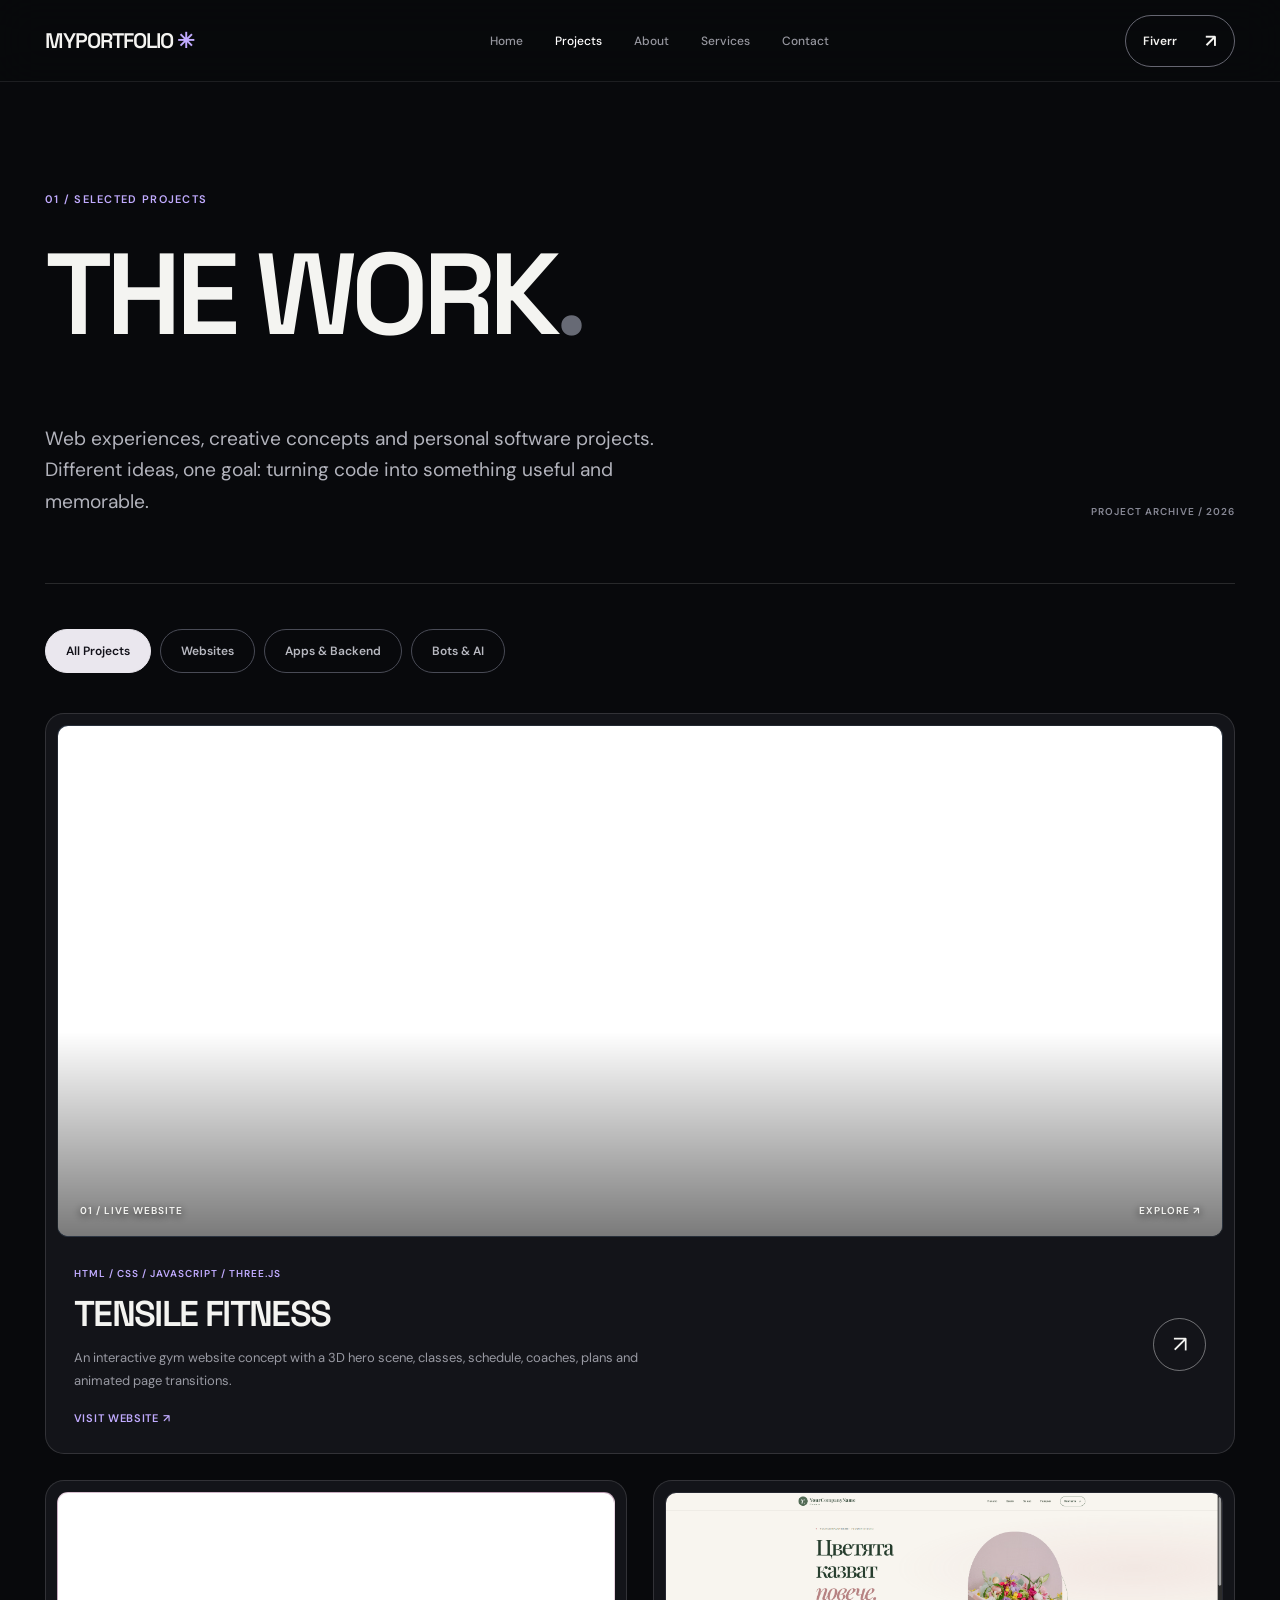
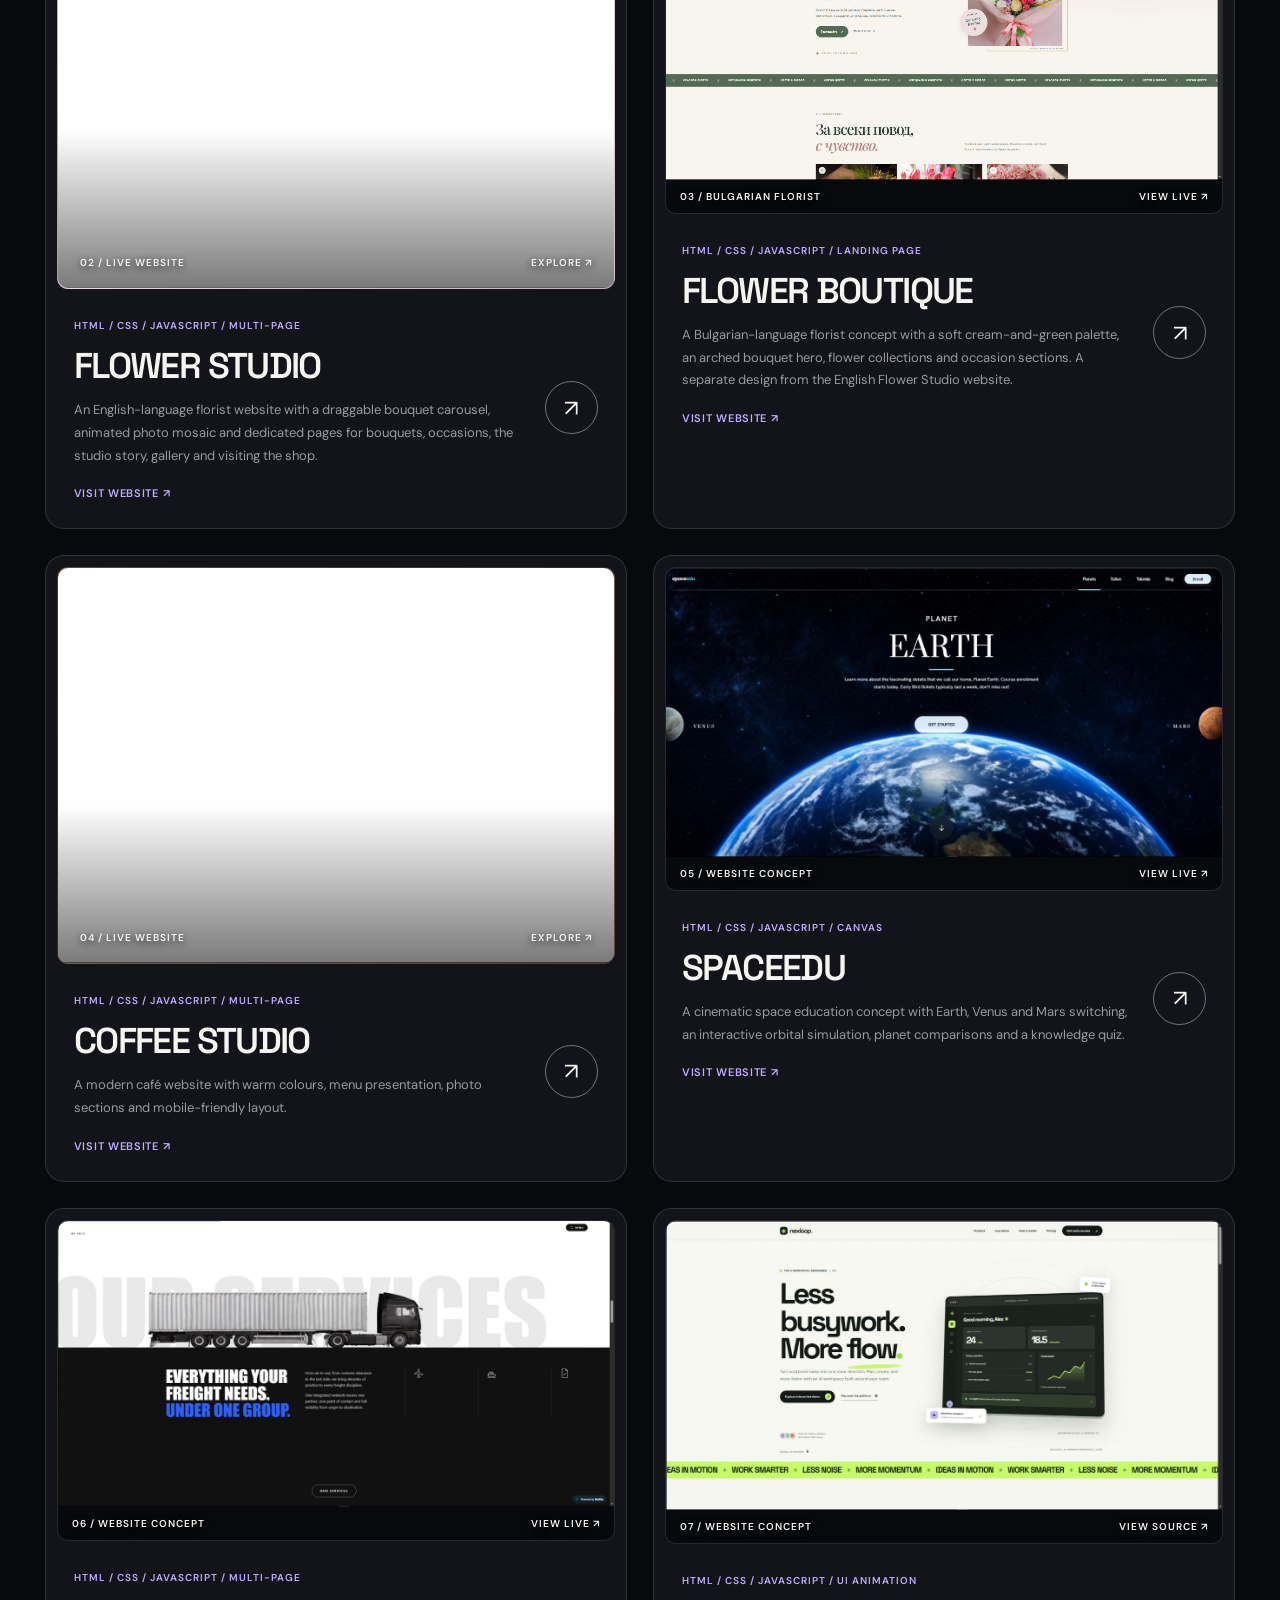
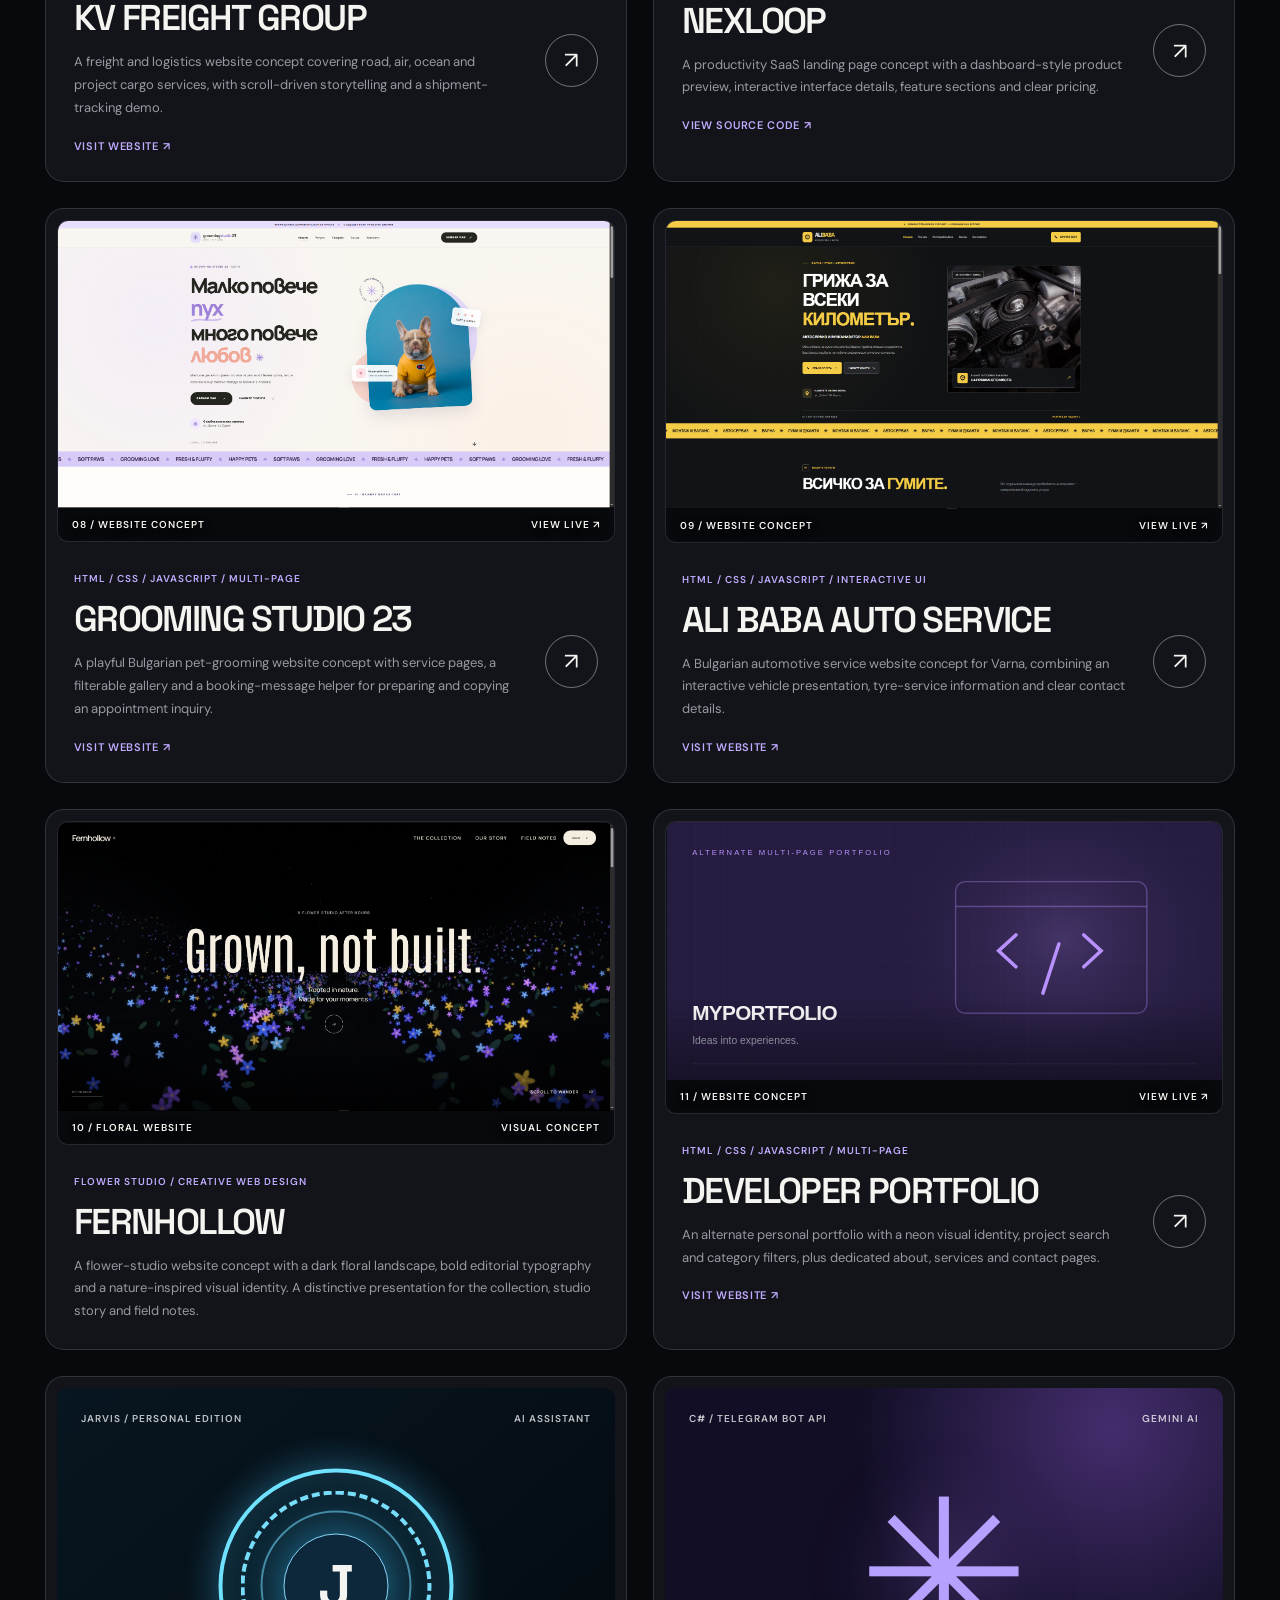
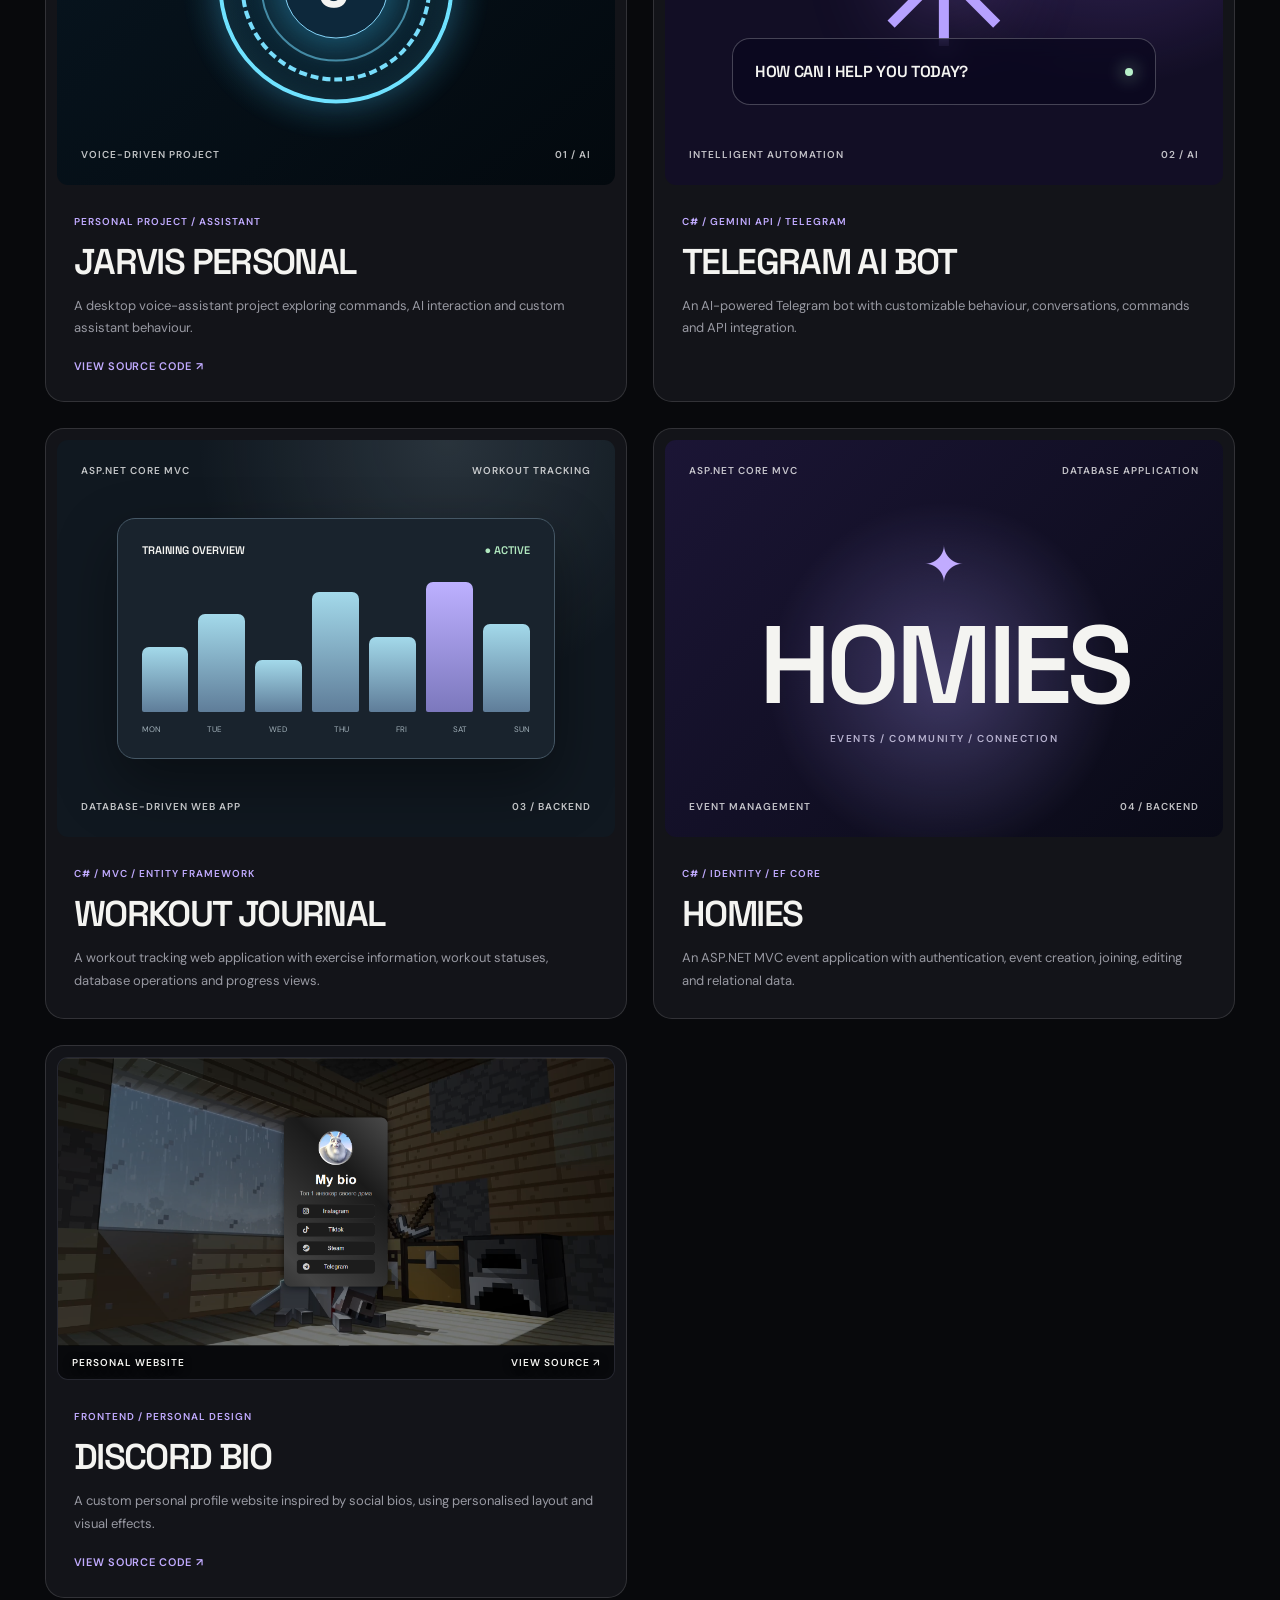
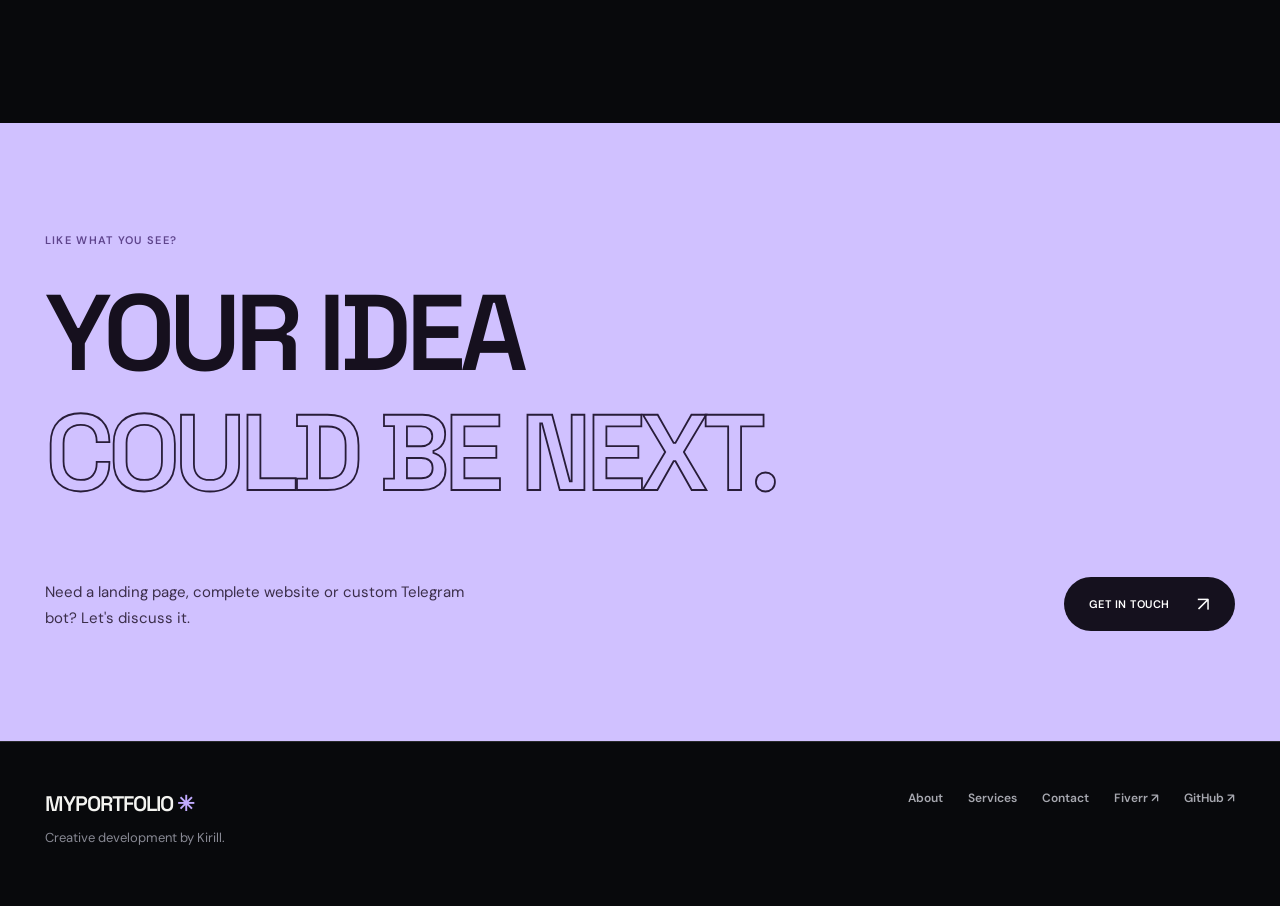
==== commit 6729e079: "Link project cards to Netlify demos and feature SpaceEdu screenshot" ====
--- a/projects.html
+++ b/projects.html
@@ -47,68 +47,68 @@
 
             <div class="project-grid">
                 <article class="project-card project-wide" data-category="web" id="tensile">
-                    <a class="preview-link preview-tensile" href="https://tensilefitness.netlify.app" target="_blank" rel="noopener noreferrer" aria-label="Open TENSILE">
+                    <a class="preview-link preview-tensile" href="https://tensilefitness.netlify.app/" target="_blank" rel="noopener noreferrer" aria-label="Open TENSILE">
                         <div class="live-preview"><iframe src="https://tensilefitness.netlify.app" loading="lazy" tabindex="-1" title="TENSILE live website preview" scrolling="no"></iframe></div>
                         <div class="preview-overlay"><span>01 / LIVE WEBSITE</span><span>EXPLORE ↗</span></div>
                     </a>
                     <div class="project-details">
-                        <div><span class="project-tag">HTML / CSS / JAVASCRIPT / THREE.JS</span><h3>TENSILE FITNESS</h3><p>An interactive gym website concept with a 3D hero scene, classes, schedule, coaches, plans and animated page transitions.</p><a class="project-extra-link" href="https://github.com/FreelanceByKyryl/tensilefitnessdemoversion" target="_blank" rel="noopener noreferrer">VIEW SOURCE CODE ↗</a></div>
-                        <a class="round-arrow" href="https://tensilefitness.netlify.app" target="_blank" rel="noopener noreferrer" aria-label="Visit TENSILE">↗</a>
+                        <div><span class="project-tag">HTML / CSS / JAVASCRIPT / THREE.JS</span><h3>TENSILE FITNESS</h3><p>An interactive gym website concept with a 3D hero scene, classes, schedule, coaches, plans and animated page transitions.</p><a class="project-extra-link" href="https://tensilefitness.netlify.app/" target="_blank" rel="noopener noreferrer">VISIT WEBSITE ↗</a></div>
+                        <a class="round-arrow" href="https://tensilefitness.netlify.app/" target="_blank" rel="noopener noreferrer" aria-label="Visit TENSILE">↗</a>
                     </div>
                 </article>
 
                 <article class="project-card" data-category="web" id="flowers">
-                    <a class="preview-link preview-flower" href="https://interactiveflowershop.netlify.app" target="_blank" rel="noopener noreferrer" aria-label="Open Flower Studio">
+                    <a class="preview-link preview-flower" href="https://interactiveflowershop.netlify.app/" target="_blank" rel="noopener noreferrer" aria-label="Open Flower Studio">
                         <div class="live-preview"><iframe src="https://interactiveflowershop.netlify.app" loading="lazy" tabindex="-1" title="Flower Studio live website preview" scrolling="no"></iframe></div>
                         <div class="preview-overlay"><span>02 / LIVE WEBSITE</span><span>EXPLORE ↗</span></div>
                     </a>
                     <div class="project-details">
-                        <div><span class="project-tag">HTML / CSS / JAVASCRIPT / MULTI-PAGE</span><h3>FLOWER STUDIO</h3><p>An English-language florist website with a draggable bouquet carousel, animated photo mosaic and dedicated pages for bouquets, occasions, the studio story, gallery and visiting the shop.</p><a class="project-extra-link" href="https://github.com/FreelanceByKyryl/YourCompanyFlowers" target="_blank" rel="noopener noreferrer">VIEW SOURCE CODE ↗</a></div>
-                        <a class="round-arrow" href="https://interactiveflowershop.netlify.app" target="_blank" rel="noopener noreferrer" aria-label="Visit Flower Studio">↗</a>
+                        <div><span class="project-tag">HTML / CSS / JAVASCRIPT / MULTI-PAGE</span><h3>FLOWER STUDIO</h3><p>An English-language florist website with a draggable bouquet carousel, animated photo mosaic and dedicated pages for bouquets, occasions, the studio story, gallery and visiting the shop.</p><a class="project-extra-link" href="https://interactiveflowershop.netlify.app/" target="_blank" rel="noopener noreferrer">VISIT WEBSITE ↗</a></div>
+                        <a class="round-arrow" href="https://interactiveflowershop.netlify.app/" target="_blank" rel="noopener noreferrer" aria-label="Visit Flower Studio">↗</a>
                     </div>
                 </article>
 
                 <article class="project-card" data-category="web" id="flower-boutique">
-                    <a class="preview-link project-cover screenshot-cover" href="https://github.com/FreelanceByKyryl/demoversionOfUTOPIAFLOWERS" target="_blank" rel="noopener noreferrer" aria-label="View Flower Boutique source code">
+                    <a class="preview-link project-cover screenshot-cover" href="https://flowersitedemo.netlify.app/" target="_blank" rel="noopener noreferrer" aria-label="Visit Flower Boutique website">
                         <img src="images/projects/flower-boutique.png" alt="Flower Boutique Bulgarian website screenshot" width="1919" height="989" loading="lazy" decoding="async">
-                        <div class="preview-overlay"><span>03 / BULGARIAN FLORIST</span><span>VIEW SOURCE ↗</span></div>
-                    </a>
-                    <div class="project-details">
-                        <div><span class="project-tag">HTML / CSS / JAVASCRIPT / LANDING PAGE</span><h3>FLOWER BOUTIQUE</h3><p>A Bulgarian-language florist concept with a soft cream-and-green palette, an arched bouquet hero, flower collections and occasion sections. A separate design from the English Flower Studio website.</p><a class="project-extra-link" href="https://github.com/FreelanceByKyryl/demoversionOfUTOPIAFLOWERS" target="_blank" rel="noopener noreferrer">VIEW SOURCE CODE ↗</a></div>
-                        <a class="round-arrow" href="https://github.com/FreelanceByKyryl/demoversionOfUTOPIAFLOWERS" target="_blank" rel="noopener noreferrer" aria-label="View Flower Boutique source code">↗</a>
+                        <div class="preview-overlay"><span>03 / BULGARIAN FLORIST</span><span>VIEW LIVE ↗</span></div>
+                    </a>
+                    <div class="project-details">
+                        <div><span class="project-tag">HTML / CSS / JAVASCRIPT / LANDING PAGE</span><h3>FLOWER BOUTIQUE</h3><p>A Bulgarian-language florist concept with a soft cream-and-green palette, an arched bouquet hero, flower collections and occasion sections. A separate design from the English Flower Studio website.</p><a class="project-extra-link" href="https://flowersitedemo.netlify.app/" target="_blank" rel="noopener noreferrer">VISIT WEBSITE ↗</a></div>
+                        <a class="round-arrow" href="https://flowersitedemo.netlify.app/" target="_blank" rel="noopener noreferrer" aria-label="Visit Flower Boutique website">↗</a>
                     </div>
                 </article>
 
                 <article class="project-card" data-category="web" id="coffee">
-                    <a class="preview-link preview-coffee" href="https://coffeesitedemo.netlify.app" target="_blank" rel="noopener noreferrer" aria-label="Open Coffee Studio">
+                    <a class="preview-link preview-coffee" href="https://coffeesitedemo.netlify.app/" target="_blank" rel="noopener noreferrer" aria-label="Open Coffee Studio">
                         <div class="live-preview"><iframe src="https://coffeesitedemo.netlify.app" loading="lazy" tabindex="-1" title="Coffee Studio live website preview" scrolling="no"></iframe></div>
                         <div class="preview-overlay"><span>04 / LIVE WEBSITE</span><span>EXPLORE ↗</span></div>
                     </a>
                     <div class="project-details">
-                        <div><span class="project-tag">HTML / CSS / JAVASCRIPT / MULTI-PAGE</span><h3>COFFEE STUDIO</h3><p>A modern café website with warm colours, menu presentation, photo sections and mobile-friendly layout.</p><a class="project-extra-link" href="https://github.com/FreelanceByKyryl/DemoversionOfKofia" target="_blank" rel="noopener noreferrer">VIEW SOURCE CODE ↗</a></div>
-                        <a class="round-arrow" href="https://coffeesitedemo.netlify.app" target="_blank" rel="noopener noreferrer" aria-label="Visit Coffee Studio">↗</a>
+                        <div><span class="project-tag">HTML / CSS / JAVASCRIPT / MULTI-PAGE</span><h3>COFFEE STUDIO</h3><p>A modern café website with warm colours, menu presentation, photo sections and mobile-friendly layout.</p><a class="project-extra-link" href="https://coffeesitedemo.netlify.app/" target="_blank" rel="noopener noreferrer">VISIT WEBSITE ↗</a></div>
+                        <a class="round-arrow" href="https://coffeesitedemo.netlify.app/" target="_blank" rel="noopener noreferrer" aria-label="Visit Coffee Studio">↗</a>
                     </div>
                 </article>
 
                 <article class="project-card" data-category="web" id="spaceedu">
-                    <a class="preview-link project-cover screenshot-cover" href="https://github.com/FreelanceByKyryl/spaceplanet" target="_blank" rel="noopener noreferrer" aria-label="View SpaceEdu source code">
+                    <a class="preview-link project-cover screenshot-cover" href="https://space-eduu.netlify.app" target="_blank" rel="noopener noreferrer" aria-label="Visit SpaceEdu website">
                         <img src="images/projects/spaceedu.png" alt="SpaceEdu website screenshot" width="1280" height="664" loading="lazy" decoding="async">
-                        <div class="preview-overlay"><span>05 / WEBSITE CONCEPT</span><span>VIEW SOURCE ↗</span></div>
-                    </a>
-                    <div class="project-details">
-                        <div><span class="project-tag">HTML / CSS / JAVASCRIPT / CANVAS</span><h3>SPACEEDU</h3><p>A cinematic space education concept with Earth, Venus and Mars switching, an interactive orbital simulation, planet comparisons and a knowledge quiz.</p><a class="project-extra-link" href="https://github.com/FreelanceByKyryl/spaceplanet" target="_blank" rel="noopener noreferrer">VIEW SOURCE CODE ↗</a></div>
-                        <a class="round-arrow" href="https://github.com/FreelanceByKyryl/spaceplanet" target="_blank" rel="noopener noreferrer" aria-label="View SpaceEdu source code">↗</a>
+                        <div class="preview-overlay"><span>05 / WEBSITE CONCEPT</span><span>VIEW LIVE ↗</span></div>
+                    </a>
+                    <div class="project-details">
+                        <div><span class="project-tag">HTML / CSS / JAVASCRIPT / CANVAS</span><h3>SPACEEDU</h3><p>A cinematic space education concept with Earth, Venus and Mars switching, an interactive orbital simulation, planet comparisons and a knowledge quiz.</p><a class="project-extra-link" href="https://space-eduu.netlify.app" target="_blank" rel="noopener noreferrer">VISIT WEBSITE ↗</a></div>
+                        <a class="round-arrow" href="https://space-eduu.netlify.app" target="_blank" rel="noopener noreferrer" aria-label="Visit SpaceEdu website">↗</a>
                     </div>
                 </article>
 
                 <article class="project-card" data-category="web" id="kv-freight">
-                    <a class="preview-link project-cover screenshot-cover" href="https://github.com/FreelanceByKyryl/kv-freight" target="_blank" rel="noopener noreferrer" aria-label="View KV Freight Group source code">
+                    <a class="preview-link project-cover screenshot-cover" href="https://kv-freight.netlify.app/" target="_blank" rel="noopener noreferrer" aria-label="Visit KV Freight Group website">
                         <img src="images/projects/kv-freight.png" alt="KV Freight Group website screenshot" width="1280" height="660" loading="lazy" decoding="async">
-                        <div class="preview-overlay"><span>06 / WEBSITE CONCEPT</span><span>VIEW SOURCE ↗</span></div>
-                    </a>
-                    <div class="project-details">
-                        <div><span class="project-tag">HTML / CSS / JAVASCRIPT / MULTI-PAGE</span><h3>KV FREIGHT GROUP</h3><p>A freight and logistics website concept covering road, air, ocean and project cargo services, with scroll-driven storytelling and a shipment-tracking demo.</p><a class="project-extra-link" href="https://github.com/FreelanceByKyryl/kv-freight" target="_blank" rel="noopener noreferrer">VIEW SOURCE CODE ↗</a></div>
-                        <a class="round-arrow" href="https://github.com/FreelanceByKyryl/kv-freight" target="_blank" rel="noopener noreferrer" aria-label="View KV Freight Group source code">↗</a>
+                        <div class="preview-overlay"><span>06 / WEBSITE CONCEPT</span><span>VIEW LIVE ↗</span></div>
+                    </a>
+                    <div class="project-details">
+                        <div><span class="project-tag">HTML / CSS / JAVASCRIPT / MULTI-PAGE</span><h3>KV FREIGHT GROUP</h3><p>A freight and logistics website concept covering road, air, ocean and project cargo services, with scroll-driven storytelling and a shipment-tracking demo.</p><a class="project-extra-link" href="https://kv-freight.netlify.app/" target="_blank" rel="noopener noreferrer">VISIT WEBSITE ↗</a></div>
+                        <a class="round-arrow" href="https://kv-freight.netlify.app/" target="_blank" rel="noopener noreferrer" aria-label="Visit KV Freight Group website">↗</a>
                     </div>
                 </article>
 
@@ -124,24 +124,24 @@
                 </article>
 
                 <article class="project-card" data-category="web" id="grooming">
-                    <a class="preview-link project-cover screenshot-cover" href="https://github.com/FreelanceByKyryl/grooming" target="_blank" rel="noopener noreferrer" aria-label="View Grooming Studio 23 source code">
+                    <a class="preview-link project-cover screenshot-cover" href="https://groomingstudio23.netlify.app/" target="_blank" rel="noopener noreferrer" aria-label="Visit Grooming Studio 23 website">
                         <img src="images/projects/grooming.png" alt="Grooming Studio 23 website screenshot" width="1919" height="993" loading="lazy" decoding="async">
-                        <div class="preview-overlay"><span>08 / WEBSITE CONCEPT</span><span>VIEW SOURCE ↗</span></div>
-                    </a>
-                    <div class="project-details">
-                        <div><span class="project-tag">HTML / CSS / JAVASCRIPT / MULTI-PAGE</span><h3>GROOMING STUDIO 23</h3><p>A playful Bulgarian pet-grooming website concept with service pages, a filterable gallery and a booking-message helper for preparing and copying an appointment inquiry.</p><a class="project-extra-link" href="https://github.com/FreelanceByKyryl/grooming" target="_blank" rel="noopener noreferrer">VIEW SOURCE CODE ↗</a></div>
-                        <a class="round-arrow" href="https://github.com/FreelanceByKyryl/grooming" target="_blank" rel="noopener noreferrer" aria-label="View Grooming Studio 23 source code">↗</a>
+                        <div class="preview-overlay"><span>08 / WEBSITE CONCEPT</span><span>VIEW LIVE ↗</span></div>
+                    </a>
+                    <div class="project-details">
+                        <div><span class="project-tag">HTML / CSS / JAVASCRIPT / MULTI-PAGE</span><h3>GROOMING STUDIO 23</h3><p>A playful Bulgarian pet-grooming website concept with service pages, a filterable gallery and a booking-message helper for preparing and copying an appointment inquiry.</p><a class="project-extra-link" href="https://groomingstudio23.netlify.app/" target="_blank" rel="noopener noreferrer">VISIT WEBSITE ↗</a></div>
+                        <a class="round-arrow" href="https://groomingstudio23.netlify.app/" target="_blank" rel="noopener noreferrer" aria-label="Visit Grooming Studio 23 website">↗</a>
                     </div>
                 </article>
 
                 <article class="project-card" data-category="web" id="alibaba">
-                    <a class="preview-link project-cover screenshot-cover" href="https://github.com/FreelanceByKyryl/alibabacars" target="_blank" rel="noopener noreferrer" aria-label="View Ali Baba Auto Service source code">
+                    <a class="preview-link project-cover screenshot-cover" href="https://alibabaservices.netlify.app/" target="_blank" rel="noopener noreferrer" aria-label="Visit Ali Baba Auto Service website">
                         <img src="images/projects/alibaba.png" alt="Ali Baba Auto Service website screenshot" width="1918" height="993" loading="lazy" decoding="async">
-                        <div class="preview-overlay"><span>09 / WEBSITE CONCEPT</span><span>VIEW SOURCE ↗</span></div>
-                    </a>
-                    <div class="project-details">
-                        <div><span class="project-tag">HTML / CSS / JAVASCRIPT / INTERACTIVE UI</span><h3>ALI BABA AUTO SERVICE</h3><p>A Bulgarian automotive service website concept for Varna, combining an interactive vehicle presentation, tyre-service information and clear contact details.</p><a class="project-extra-link" href="https://github.com/FreelanceByKyryl/alibabacars" target="_blank" rel="noopener noreferrer">VIEW SOURCE CODE ↗</a></div>
-                        <a class="round-arrow" href="https://github.com/FreelanceByKyryl/alibabacars" target="_blank" rel="noopener noreferrer" aria-label="View Ali Baba Auto Service source code">↗</a>
+                        <div class="preview-overlay"><span>09 / WEBSITE CONCEPT</span><span>VIEW LIVE ↗</span></div>
+                    </a>
+                    <div class="project-details">
+                        <div><span class="project-tag">HTML / CSS / JAVASCRIPT / INTERACTIVE UI</span><h3>ALI BABA AUTO SERVICE</h3><p>A Bulgarian automotive service website concept for Varna, combining an interactive vehicle presentation, tyre-service information and clear contact details.</p><a class="project-extra-link" href="https://alibabaservices.netlify.app/" target="_blank" rel="noopener noreferrer">VISIT WEBSITE ↗</a></div>
+                        <a class="round-arrow" href="https://alibabaservices.netlify.app/" target="_blank" rel="noopener noreferrer" aria-label="Visit Ali Baba Auto Service website">↗</a>
                     </div>
                 </article>
 
@@ -156,13 +156,13 @@
                 </article>
 
                 <article class="project-card" data-category="web" id="developer-portfolio">
-                    <a class="preview-link project-cover" href="https://github.com/FreelanceByKyryl/MyPortfolio" target="_blank" rel="noopener noreferrer" aria-label="View Developer Portfolio source code">
+                    <a class="preview-link project-cover" href="https://myportfoliositebykirill.netlify.app/" target="_blank" rel="noopener noreferrer" aria-label="Visit Developer Portfolio website">
                         <img src="images/projects/developer-portfolio.svg" alt="Illustrated project cover for Developer Portfolio" width="800" height="420" loading="lazy" decoding="async">
-                        <div class="preview-overlay"><span>11 / WEBSITE CONCEPT</span><span>VIEW SOURCE ↗</span></div>
-                    </a>
-                    <div class="project-details">
-                        <div><span class="project-tag">HTML / CSS / JAVASCRIPT / MULTI-PAGE</span><h3>DEVELOPER PORTFOLIO</h3><p>An alternate personal portfolio with a neon visual identity, project search and category filters, plus dedicated about, services and contact pages.</p><a class="project-extra-link" href="https://github.com/FreelanceByKyryl/MyPortfolio" target="_blank" rel="noopener noreferrer">VIEW SOURCE CODE ↗</a></div>
-                        <a class="round-arrow" href="https://github.com/FreelanceByKyryl/MyPortfolio" target="_blank" rel="noopener noreferrer" aria-label="View Developer Portfolio source code">↗</a>
+                        <div class="preview-overlay"><span>11 / WEBSITE CONCEPT</span><span>VIEW LIVE ↗</span></div>
+                    </a>
+                    <div class="project-details">
+                        <div><span class="project-tag">HTML / CSS / JAVASCRIPT / MULTI-PAGE</span><h3>DEVELOPER PORTFOLIO</h3><p>An alternate personal portfolio with a neon visual identity, project search and category filters, plus dedicated about, services and contact pages.</p><a class="project-extra-link" href="https://myportfoliositebykirill.netlify.app/" target="_blank" rel="noopener noreferrer">VISIT WEBSITE ↗</a></div>
+                        <a class="round-arrow" href="https://myportfoliositebykirill.netlify.app/" target="_blank" rel="noopener noreferrer" aria-label="Visit Developer Portfolio website">↗</a>
                     </div>
                 </article>
 
--- a/style.css
+++ b/style.css
@@ -404,6 +404,18 @@
 .browser-corner {
     margin-left: auto;
     font-size: 19px;
+}
+
+/* The featured project uses the owner's original screenshot at its full ratio. */
+.hero-project-preview {
+    display: block;
+    background: #03070e;
+}
+
+.hero-project-preview img {
+    display: block;
+    width: 100%;
+    height: auto;
 }
 
 .shatter-scene {
